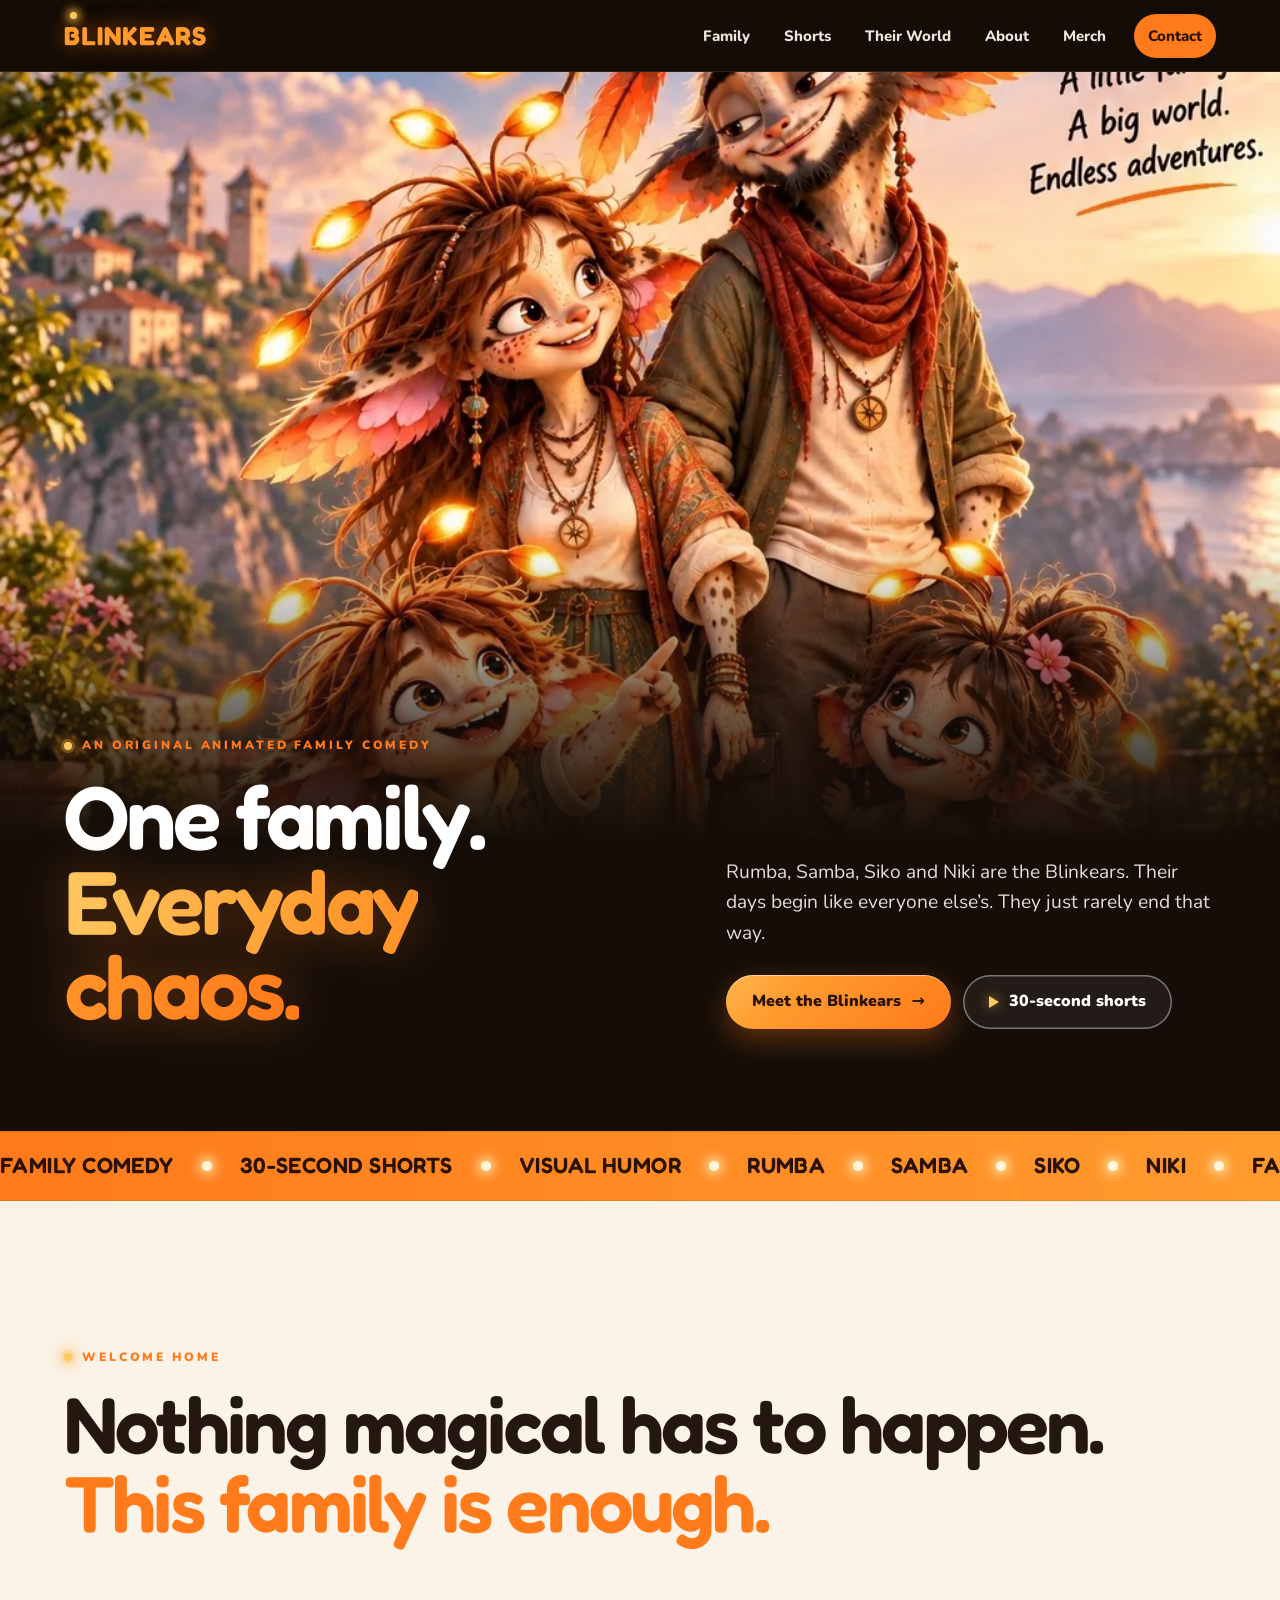
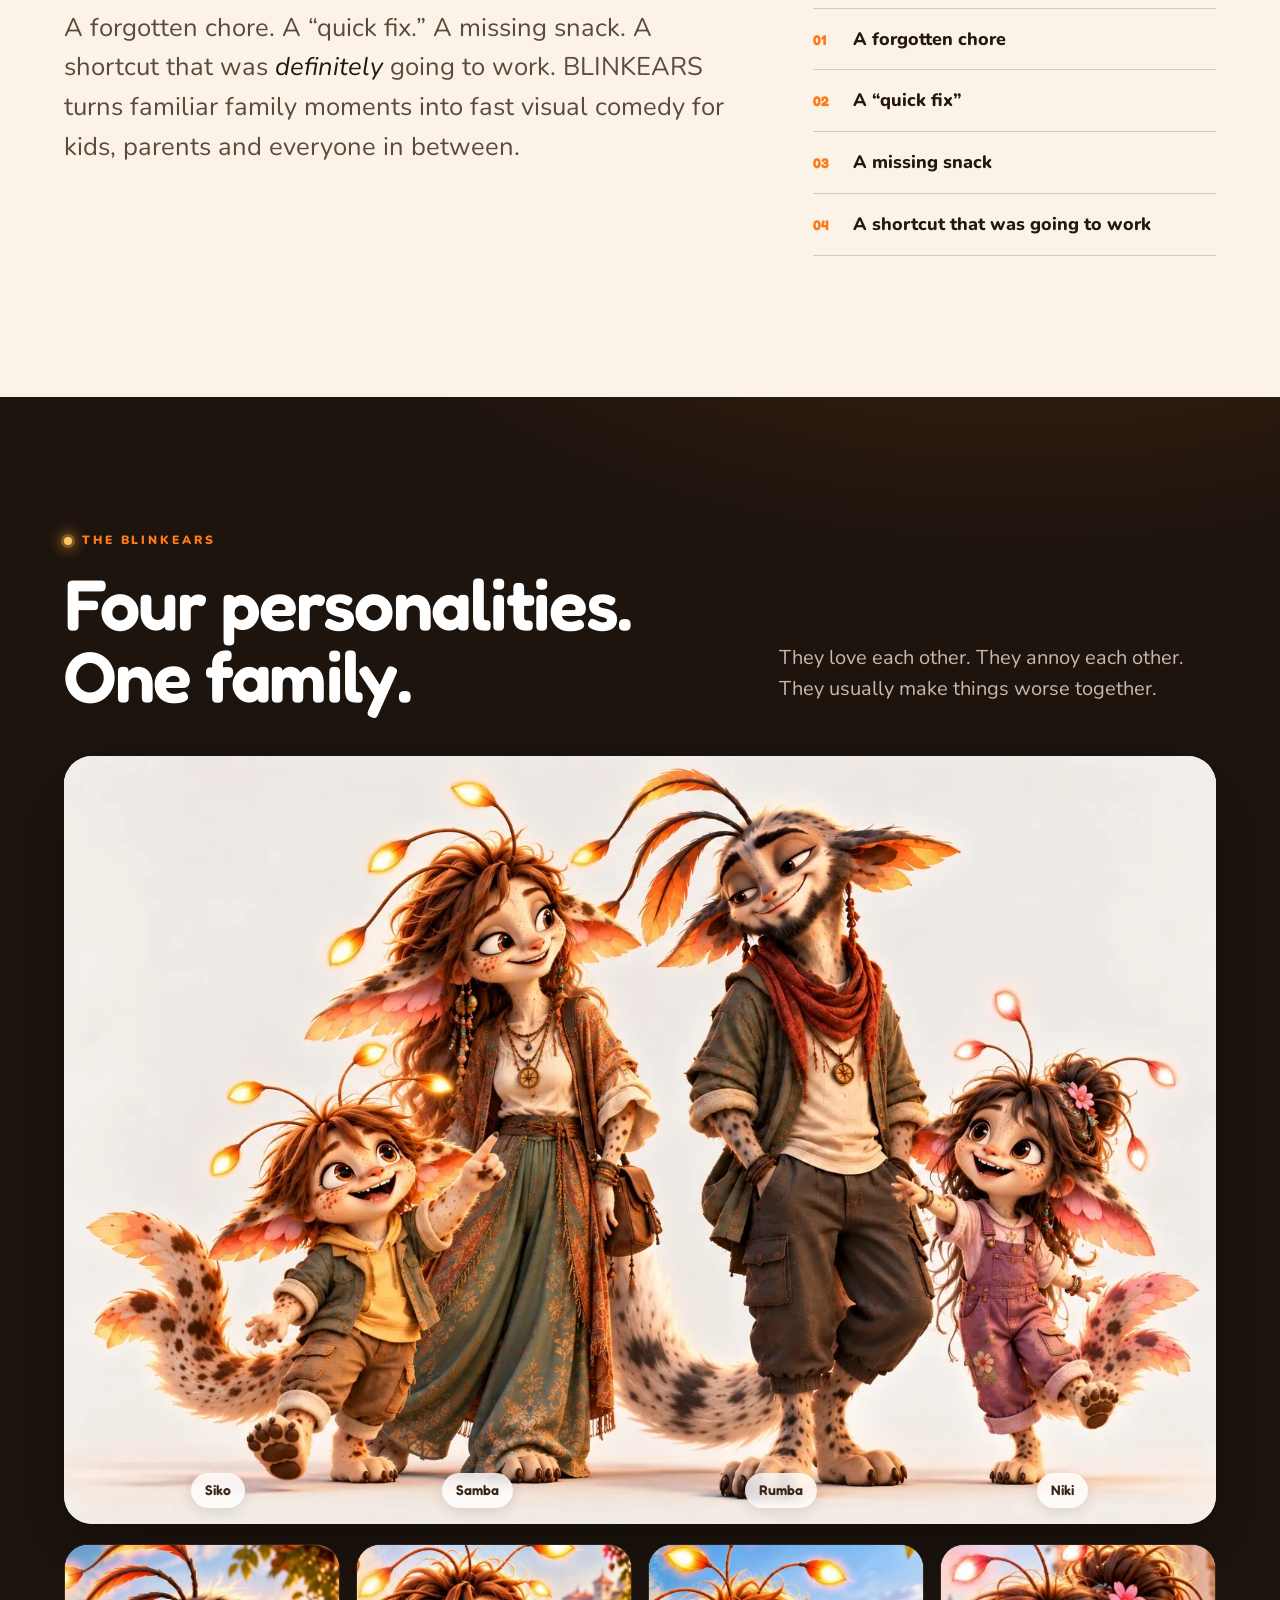
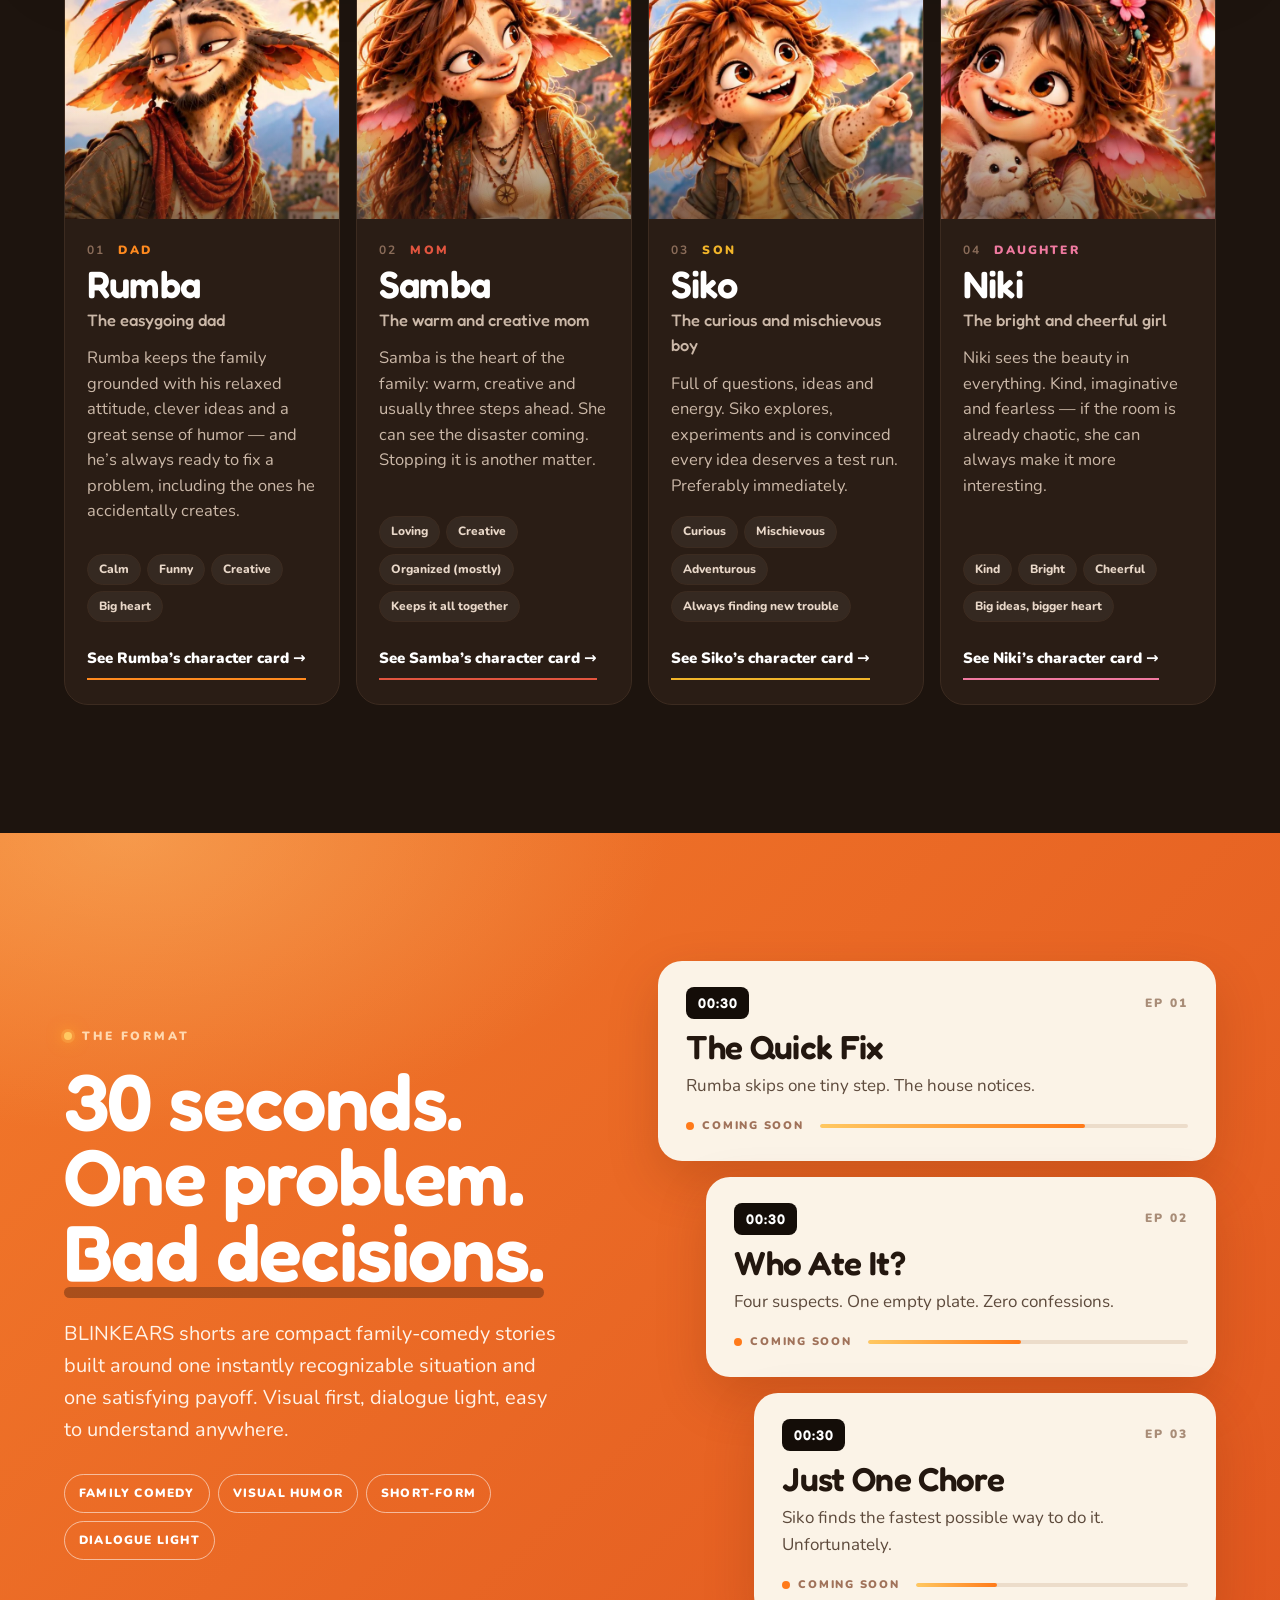
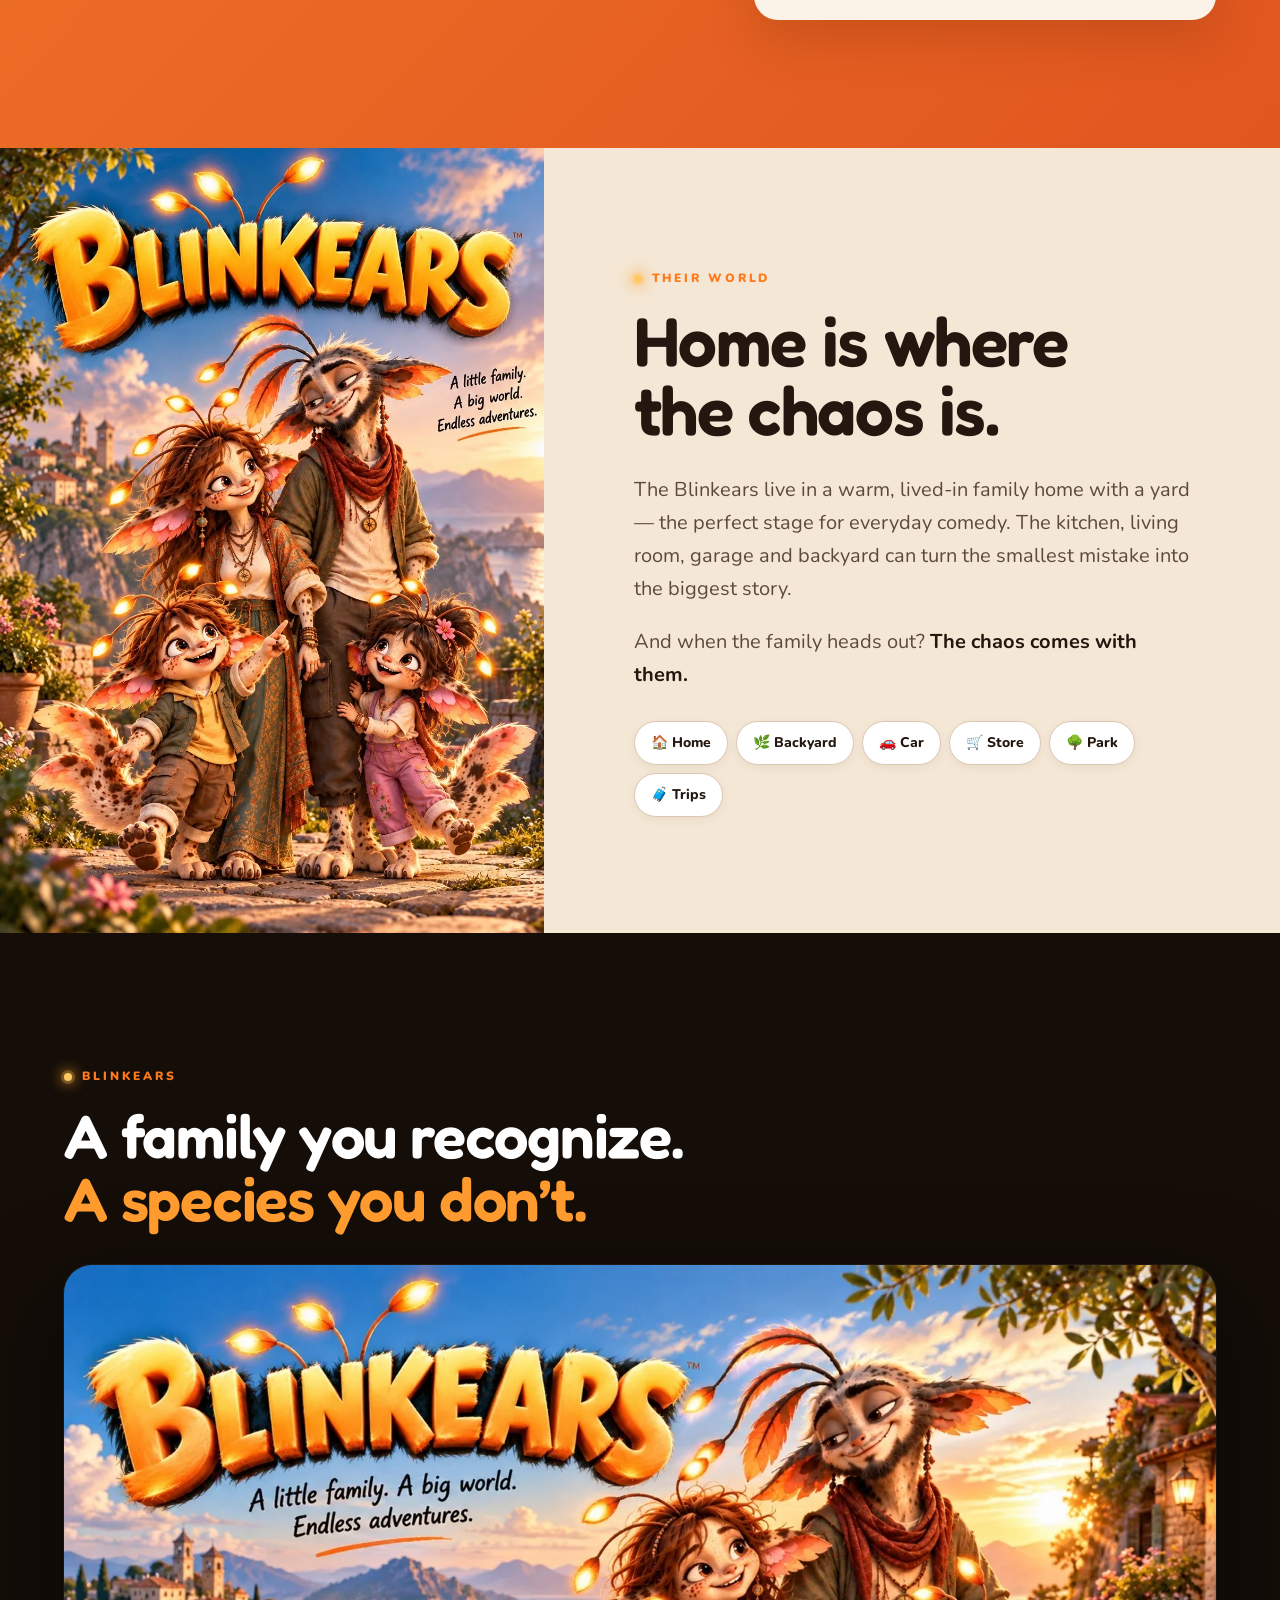
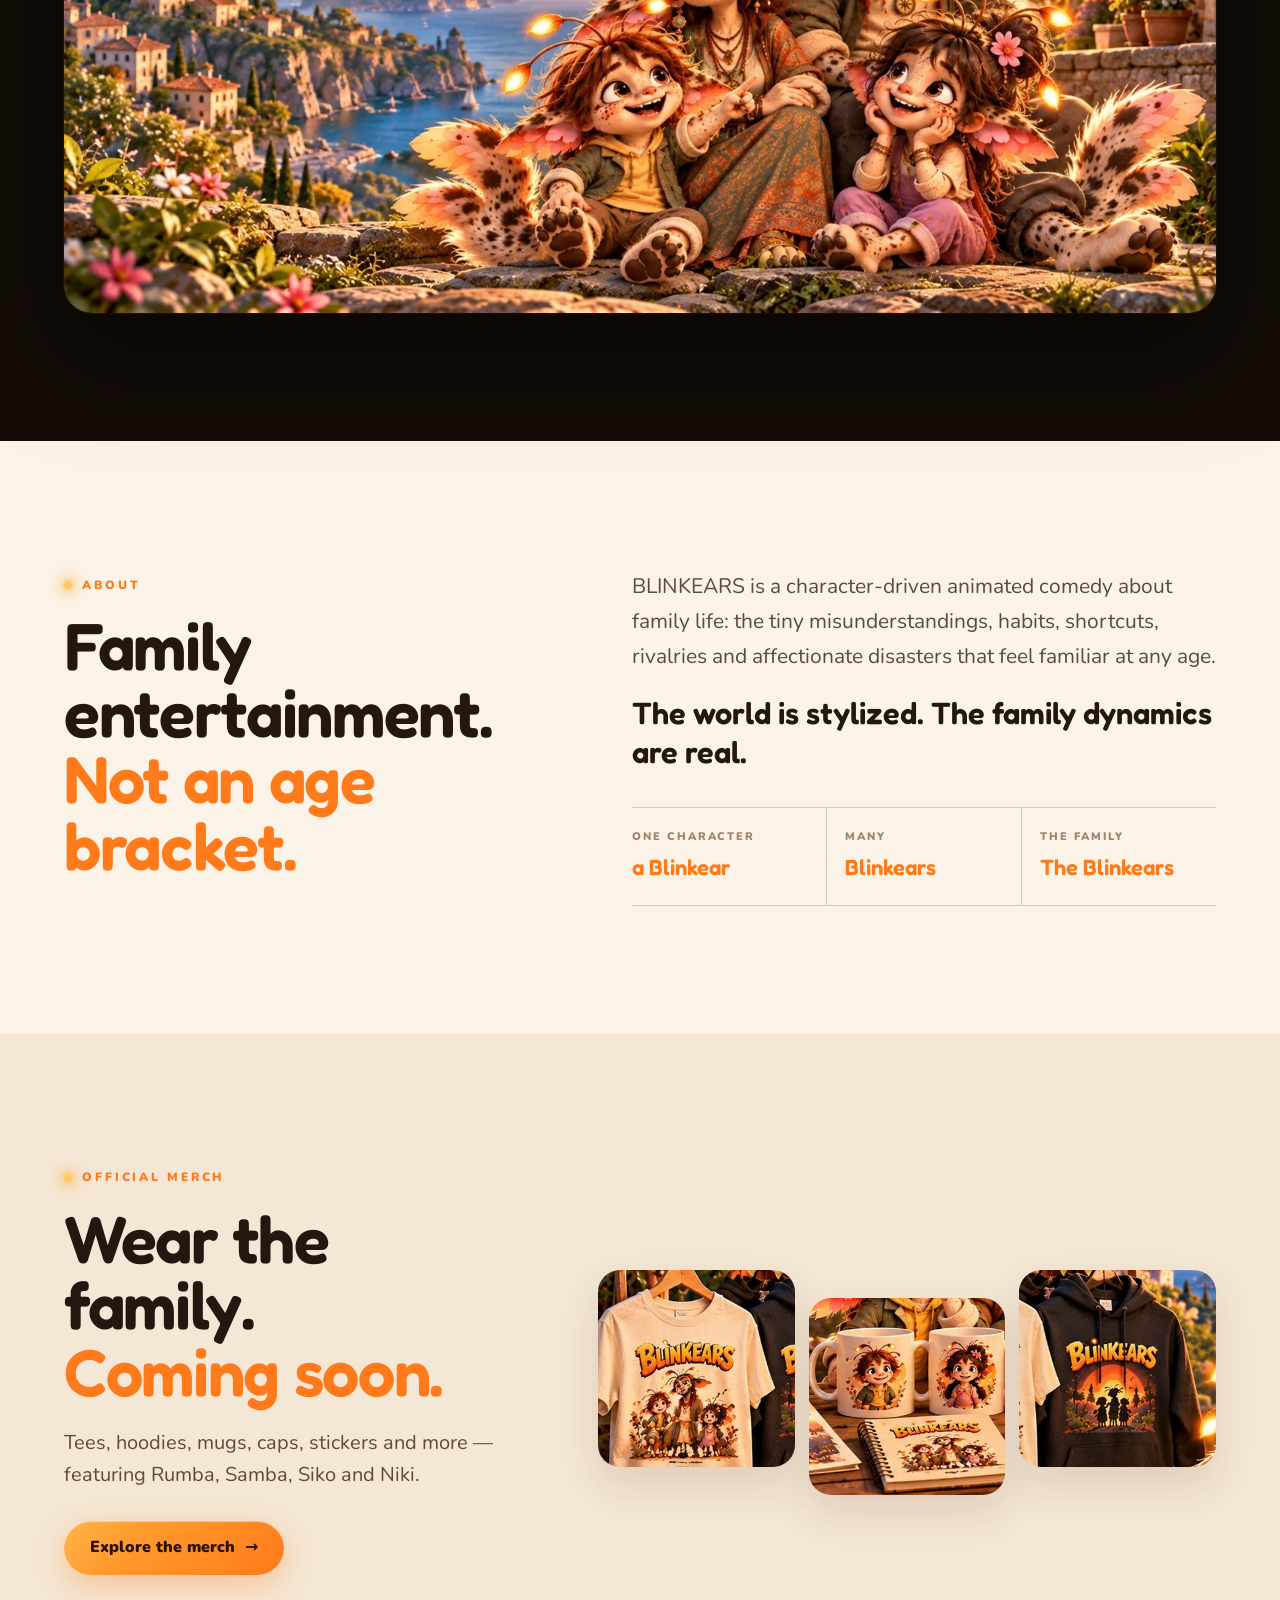
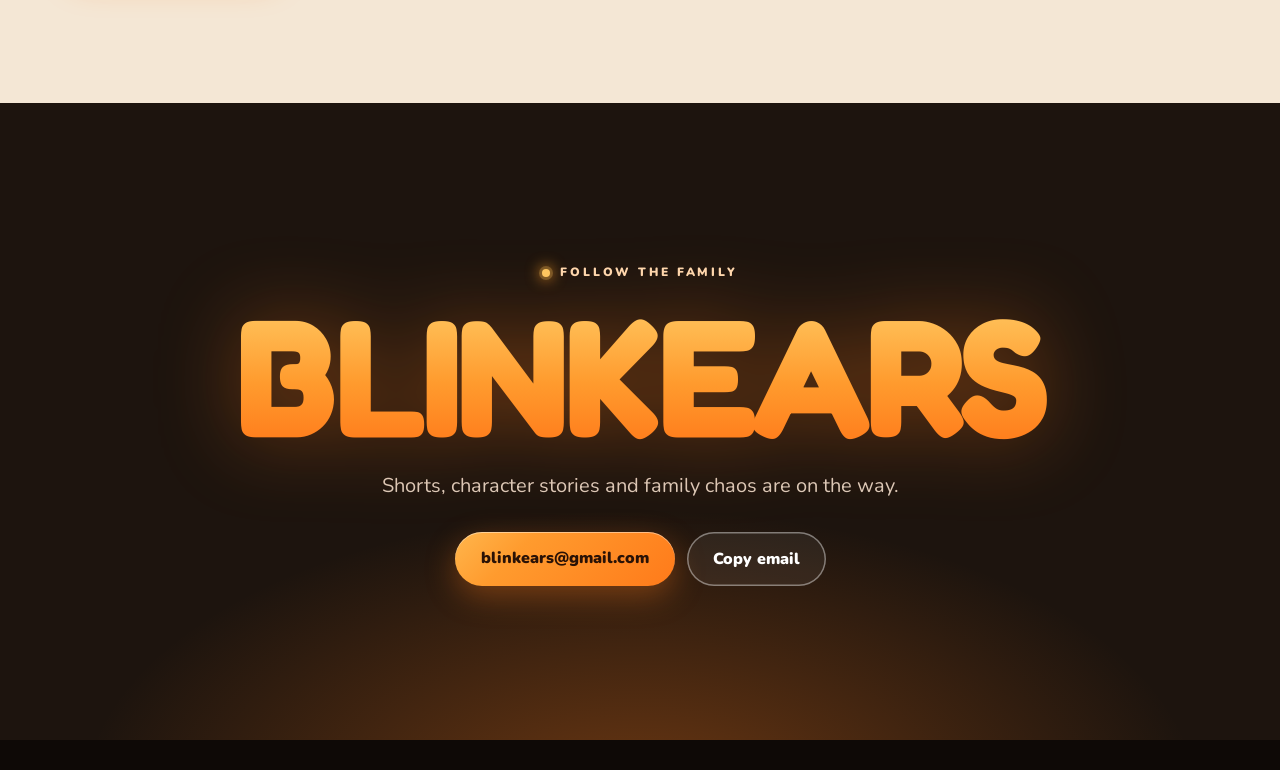
==== index.html @ fbe1d2c4 "Add files via upload" ====
<!doctype html>
<html lang="en">
<head>
<meta charset="utf-8">
<meta name="viewport" content="width=device-width,initial-scale=1,viewport-fit=cover">
<title>BLINKEARS — An Original Animated Family Comedy</title>
<meta name="description" content="BLINKEARS is a warm animated family comedy about Rumba, Samba, Siko and Niki — a family whose ordinary days have a habit of going hilariously wrong.">
<meta name="theme-color" content="#140d08">
<link rel="canonical" href="https://blinkears.com/">

<meta property="og:type" content="website">
<meta property="og:site_name" content="BLINKEARS">
<meta property="og:title" content="BLINKEARS — One family. Everyday chaos.">
<meta property="og:description" content="Meet Rumba, Samba, Siko and Niki — an original animated family comedy told in 30-second shorts.">
<meta property="og:url" content="https://blinkears.com/">
<meta property="og:image" content="https://blinkears.com/og-image.jpg">
<meta property="og:image:width" content="1200">
<meta property="og:image:height" content="630">
<meta name="twitter:card" content="summary_large_image">
<meta name="twitter:title" content="BLINKEARS — One family. Everyday chaos.">
<meta name="twitter:description" content="An original animated family comedy told in 30-second shorts.">
<meta name="twitter:image" content="https://blinkears.com/og-image.jpg">

<link rel="icon" href="favicon.svg" type="image/svg+xml">
<link rel="apple-touch-icon" href="apple-touch-icon.png">
<link rel="manifest" href="site.webmanifest">

<link rel="preconnect" href="https://fonts.googleapis.com">
<link rel="preconnect" href="https://fonts.gstatic.com" crossorigin>
<link rel="stylesheet" href="https://fonts.googleapis.com/css2?family=Fredoka:wght@500;600;700&family=Nunito:wght@400;600;700;800;900&display=swap">
<link rel="preload" as="image" href="poster-wide.webp" media="(min-width: 721px)">
<link rel="preload" as="image" href="poster-vertical.webp" media="(max-width: 720px)">
<link rel="stylesheet" href="style.css?v=14">

<script type="application/ld+json">
{
  "@context": "https://schema.org",
  "@type": "CreativeWorkSeries",
  "name": "BLINKEARS",
  "url": "https://blinkears.com/",
  "genre": ["Animation", "Family", "Comedy"],
  "description": "An original animated family comedy about Rumba, Samba, Siko and Niki — the Blinkears.",
  "image": "https://blinkears.com/og-image.jpg",
  "character": [
    {"@type": "Person", "name": "Rumba"},
    {"@type": "Person", "name": "Samba"},
    {"@type": "Person", "name": "Siko"},
    {"@type": "Person", "name": "Niki"}
  ]
}
</script>
<script>document.documentElement.classList.add('js')</script>
</head>
<body>
<a class="skip-link" href="#main">Skip to content</a>

<header class="site-header">
  <a class="wordmark" href="#top" aria-label="BLINKEARS — back to top">
    <span class="wm-glow" aria-hidden="true"></span>BLINKEARS
  </a>
  <nav class="site-nav" id="site-nav" aria-label="Main navigation">
    <a href="#family">Family</a>
    <a href="#shorts">Shorts</a>
    <a href="#world">Their World</a>
    <a href="#about">About</a>
    <a href="merch.html">Merch</a>
    <a class="nav-cta" href="#contact">Contact</a>
  </nav>
  <button class="menu-button" type="button" aria-label="Open menu" aria-expanded="false" aria-controls="site-nav">
    <span></span><span></span><span></span>
  </button>
</header>

<main id="main">

<!-- HERO -->
<section class="hero" id="top" aria-label="BLINKEARS">
  <div class="hero-art">
    <picture>
      <source media="(max-width: 720px)" srcset="poster-vertical.webp" type="image/webp">
      <source media="(max-width: 720px)" srcset="poster-vertical.jpg">
      <source srcset="poster-wide.webp" type="image/webp">
      <img src="poster-wide.jpg" width="1536" height="864" fetchpriority="high"
           alt="BLINKEARS poster: Rumba, Samba, Siko and Niki together on a sunny terrace above a seaside town">
    </picture>
    <div class="fireflies" aria-hidden="true"></div>
    <div class="hero-fade" aria-hidden="true"></div>
  </div>

  <div class="hero-copy">
    <div class="hero-head reveal">
      <p class="kicker">An original animated family comedy</p>
      <h1>One family.<br><span class="glow-text">Everyday chaos.</span></h1>
    </div>
    <div class="hero-side reveal">
      <p class="hero-text">Rumba, Samba, Siko and Niki are the Blinkears. Their days begin like everyone else’s. They just rarely end that way.</p>
      <div class="hero-actions">
        <a class="button primary" href="#family">Meet the Blinkears <span aria-hidden="true">→</span></a>
        <a class="button ghost" href="#shorts"><span class="play" aria-hidden="true"></span>30-second shorts</a>
      </div>
    </div>
  </div>
</section>

<!-- TICKER -->
<div class="ticker" aria-hidden="true">
  <div class="ticker-track">
    <span>Family comedy</span><i></i><span>30-second shorts</span><i></i><span>Visual humor</span><i></i><span>Rumba</span><i></i><span>Samba</span><i></i><span>Siko</span><i></i><span>Niki</span><i></i>
    <span>Family comedy</span><i></i><span>30-second shorts</span><i></i><span>Visual humor</span><i></i><span>Rumba</span><i></i><span>Samba</span><i></i><span>Siko</span><i></i><span>Niki</span><i></i>
  </div>
</div>

<!-- STATEMENT -->
<section class="statement">
  <div class="wrap">
    <p class="kicker reveal">Welcome home</p>
    <h2 class="reveal">Nothing magical has to happen.<br><em>This family is enough.</em></h2>
    <div class="statement-grid">
      <p class="big-copy reveal">A forgotten chore. A “quick fix.” A missing snack. A shortcut that was <em>definitely</em> going to work. BLINKEARS turns familiar family moments into fast visual comedy for kids, parents and everyone in between.</p>
      <ul class="chaos-list reveal" aria-label="Typical ingredients">
        <li><span>01</span>A forgotten chore</li>
        <li><span>02</span>A “quick fix”</li>
        <li><span>03</span>A missing snack</li>
        <li><span>04</span>A shortcut that was going to work</li>
      </ul>
    </div>
  </div>
</section>

<!-- FAMILY -->
<section id="family" class="family-section">
  <div class="wrap">
    <div class="section-title">
      <div class="reveal">
        <p class="kicker">The Blinkears</p>
        <h2>Four personalities.<br>One family.</h2>
      </div>
      <p class="reveal">They love each other. They annoy each other. They usually make things worse together.</p>
    </div>

    <figure class="lineup reveal">
      <picture>
        <source srcset="family-lineup.webp" type="image/webp">
        <img src="family-lineup.jpg" width="1536" height="1024" loading="lazy"
             alt="The Blinkears family lineup, left to right: Siko, Samba, Rumba and Niki">
      </picture>
      <figcaption>
        <span>Siko</span><span>Samba</span><span>Rumba</span><span>Niki</span>
      </figcaption>
    </figure>

    <div class="character-grid">
      <article class="character reveal" style="--accent:#ff8a1f">
        <button class="portrait" type="button" data-card="0" aria-label="Open Rumba’s character card">
          <picture><source srcset="rumba.webp" type="image/webp"><img src="rumba.jpg" width="640" height="640" loading="lazy" alt="Rumba, the dad"></picture>
          <span class="portrait-hint" aria-hidden="true">View card ↗</span>
        </button>
        <div class="character-body">
          <p class="role"><b>01</b> Dad</p>
          <h3>Rumba</h3>
          <p class="subtitle">The easygoing dad</p>
          <p>Rumba keeps the family grounded with his relaxed attitude, clever ideas and a great sense of humor — and he’s always ready to fix a problem, including the ones he accidentally creates.</p>
          <ul class="traits"><li>Calm</li><li>Funny</li><li>Creative</li><li>Big heart</li></ul>
          <button class="card-link" type="button" data-card="0">See Rumba’s character card <span aria-hidden="true">→</span></button>
        </div>
      </article>
      <article class="character reveal" style="--accent:#e2553f">
        <button class="portrait" type="button" data-card="1" aria-label="Open Samba’s character card">
          <picture><source srcset="samba.webp" type="image/webp"><img src="samba.jpg" width="640" height="640" loading="lazy" alt="Samba, the mom"></picture>
          <span class="portrait-hint" aria-hidden="true">View card ↗</span>
        </button>
        <div class="character-body">
          <p class="role"><b>02</b> Mom</p>
          <h3>Samba</h3>
          <p class="subtitle">The warm and creative mom</p>
          <p>Samba is the heart of the family: warm, creative and usually three steps ahead. She can see the disaster coming. Stopping it is another matter.</p>
          <ul class="traits"><li>Loving</li><li>Creative</li><li>Organized (mostly)</li><li>Keeps it all together</li></ul>
          <button class="card-link" type="button" data-card="1">See Samba’s character card <span aria-hidden="true">→</span></button>
        </div>
      </article>
      <article class="character reveal" style="--accent:#f2b52a">
        <button class="portrait" type="button" data-card="2" aria-label="Open Siko’s character card">
          <picture><source srcset="siko.webp" type="image/webp"><img src="siko.jpg" width="640" height="640" loading="lazy" alt="Siko, the son"></picture>
          <span class="portrait-hint" aria-hidden="true">View card ↗</span>
        </button>
        <div class="character-body">
          <p class="role"><b>03</b> Son</p>
          <h3>Siko</h3>
          <p class="subtitle">The curious and mischievous boy</p>
          <p>Full of questions, ideas and energy. Siko explores, experiments and is convinced every idea deserves a test run. Preferably immediately.</p>
          <ul class="traits"><li>Curious</li><li>Mischievous</li><li>Adventurous</li><li>Always finding new trouble</li></ul>
          <button class="card-link" type="button" data-card="2">See Siko’s character card <span aria-hidden="true">→</span></button>
        </div>
      </article>
      <article class="character reveal" style="--accent:#f07aa0">
        <button class="portrait" type="button" data-card="3" aria-label="Open Niki’s character card">
          <picture><source srcset="niki.webp" type="image/webp"><img src="niki.jpg" width="640" height="640" loading="lazy" alt="Niki, the daughter"></picture>
          <span class="portrait-hint" aria-hidden="true">View card ↗</span>
        </button>
        <div class="character-body">
          <p class="role"><b>04</b> Daughter</p>
          <h3>Niki</h3>
          <p class="subtitle">The bright and cheerful girl</p>
          <p>Niki sees the beauty in everything. Kind, imaginative and fearless — if the room is already chaotic, she can always make it more interesting.</p>
          <ul class="traits"><li>Kind</li><li>Bright</li><li>Cheerful</li><li>Big ideas, bigger heart</li></ul>
          <button class="card-link" type="button" data-card="3">See Niki’s character card <span aria-hidden="true">→</span></button>
        </div>
      </article>
    </div>
  </div>
</section>

<!-- SHORTS -->
<section id="shorts" class="shorts-section">
  <div class="wrap shorts-grid">
    <div class="shorts-copy">
      <p class="kicker light reveal">The format</p>
      <h2 class="reveal">30 seconds.<br>One problem.<br><span class="underline">Bad decisions.</span></h2>
      <p class="reveal">BLINKEARS shorts are compact family-comedy stories built around one instantly recognizable situation and one satisfying payoff. Visual first, dialogue light, easy to understand anywhere.</p>
      <ul class="format-row reveal"><li>Family comedy</li><li>Visual humor</li><li>Short-form</li><li>Dialogue light</li></ul>
    </div>

    <div class="short-cards" aria-label="Upcoming shorts">
      <article class="short reveal">
        <div class="short-top"><span class="timer">00:30</span><span class="ep">EP 01</span></div>
        <h3>The Quick Fix</h3>
        <p>Rumba skips one tiny step. The house notices.</p>
        <div class="short-foot"><span class="soon"><i></i>Coming soon</span><span class="bar"><b style="width:72%"></b></span></div>
      </article>
      <article class="short reveal">
        <div class="short-top"><span class="timer">00:30</span><span class="ep">EP 02</span></div>
        <h3>Who Ate It?</h3>
        <p>Four suspects. One empty plate. Zero confessions.</p>
        <div class="short-foot"><span class="soon"><i></i>Coming soon</span><span class="bar"><b style="width:48%"></b></span></div>
      </article>
      <article class="short reveal">
        <div class="short-top"><span class="timer">00:30</span><span class="ep">EP 03</span></div>
        <h3>Just One Chore</h3>
        <p>Siko finds the fastest possible way to do it. Unfortunately.</p>
        <div class="short-foot"><span class="soon"><i></i>Coming soon</span><span class="bar"><b style="width:30%"></b></span></div>
      </article>
    </div>
  </div>
</section>

<!-- WORLD -->
<section id="world" class="world-section">
  <div class="world-image reveal">
    <picture>
      <source srcset="poster-vertical.webp" type="image/webp">
      <img src="poster-vertical.jpg" width="1024" height="1536" loading="lazy"
           alt="BLINKEARS vertical poster: the family walking on a terrace at sunset">
    </picture>
  </div>
  <div class="world-copy">
    <p class="kicker reveal">Their world</p>
    <h2 class="reveal">Home is where<br>the chaos is.</h2>
    <p class="reveal">The Blinkears live in a warm, lived-in family home with a yard — the perfect stage for everyday comedy. The kitchen, living room, garage and backyard can turn the smallest mistake into the biggest story.</p>
    <p class="reveal">And when the family heads out? <strong>The chaos comes with them.</strong></p>
    <ul class="places reveal" aria-label="Locations">
      <li>🏠 Home</li><li>🌿 Backyard</li><li>🚗 Car</li><li>🛒 Store</li><li>🌳 Park</li><li>🧳 Trips</li>
    </ul>
  </div>
</section>

<!-- POSTER -->
<section class="poster-section">
  <div class="wrap">
    <div class="poster-copy reveal">
      <p class="kicker">BLINKEARS</p>
      <h2>A family you recognize.<br><em>A species you don’t.</em></h2>
    </div>
    <figure class="poster-frame reveal">
      <picture>
        <source srcset="poster-wide.webp" type="image/webp">
        <img src="poster-wide.jpg" width="1536" height="864" loading="lazy"
             alt="Wide BLINKEARS poster: the family sitting together above the sea at golden hour">
      </picture>
    </figure>
  </div>
</section>

<!-- ABOUT -->
<section id="about" class="about-section">
  <div class="wrap about-grid">
    <div class="reveal">
      <p class="kicker">About</p>
      <h2>Family entertainment.<br><em>Not an age bracket.</em></h2>
    </div>
    <div class="about-copy">
      <p class="reveal">BLINKEARS is a character-driven animated comedy about family life: the tiny misunderstandings, habits, shortcuts, rivalries and affectionate disasters that feel familiar at any age.</p>
      <p class="reveal lead">The world is stylized. The family dynamics are real.</p>
      <dl class="language-note reveal">
        <div><dt>One character</dt><dd>a Blinkear</dd></div>
        <div><dt>Many</dt><dd>Blinkears</dd></div>
        <div><dt>The family</dt><dd>The Blinkears</dd></div>
      </dl>
    </div>
  </div>
</section>

<!-- MERCH TEASER -->
<section class="merch-teaser" aria-labelledby="merch-title">
  <div class="wrap teaser-grid">
    <div class="teaser-copy">
      <p class="kicker reveal">Official merch</p>
      <h2 id="merch-title" class="reveal">Wear the family.<br><em>Coming soon.</em></h2>
      <p class="reveal">Tees, hoodies, mugs, caps, stickers and more — featuring Rumba, Samba, Siko and Niki.</p>
      <a class="button primary reveal" href="merch.html">Explore the merch <span aria-hidden="true">→</span></a>
    </div>
    <div class="teaser-row reveal">
      <a href="merch.html" aria-label="Family Lineup Tee"><picture><source srcset="merch-tee.webp" type="image/webp"><img src="merch-tee.jpg" width="640" height="640" loading="lazy" alt="Family Lineup Tee"></picture></a>
      <a href="merch.html" aria-label="Character Mug Set"><picture><source srcset="merch-mugs.webp" type="image/webp"><img src="merch-mugs.jpg" width="640" height="640" loading="lazy" alt="Character Mug Set"></picture></a>
      <a href="merch.html" aria-label="Sunset Silhouette Hoodie"><picture><source srcset="merch-hoodie.webp" type="image/webp"><img src="merch-hoodie.jpg" width="640" height="640" loading="lazy" alt="Sunset Silhouette Hoodie"></picture></a>
    </div>
  </div>
</section>

<!-- CONTACT -->
<section id="contact" class="contact-section">
  <div class="fireflies" aria-hidden="true"></div>
  <div class="contact-inner">
    <p class="kicker light reveal">Follow the family</p>
    <h2 class="reveal">BLINKEARS</h2>
    <p class="reveal">Shorts, character stories and family chaos are on the way.</p>
    <div class="contact-actions reveal">
      <a class="button primary" href="mailto:blinkears@gmail.com">blinkears@gmail.com</a>
      <button class="button ghost copy-mail" type="button" data-email="blinkears@gmail.com">Copy email</button>
    </div>
  </div>
</section>
</main>

<footer class="site-footer">
  <span>© <span id="year">2026</span> BLINKEARS. All rights reserved.</span>
  <nav aria-label="Legal"><a href="merch.html">Merch</a><a href="privacy.html">Privacy</a><a href="terms.html">Terms</a><a href="#top">Back to top ↑</a></nav>
</footer>


<dialog class="card-dialog" aria-label="Character card">
  <div class="card-dialog-inner">
    <button class="dlg-close" type="button" aria-label="Close">×</button>
    <button class="dlg-nav dlg-prev" type="button" aria-label="Previous character">‹</button>
    <picture><source class="dlg-src" type="image/webp"><img class="dlg-img" width="1024" height="1536" alt=""></picture>
    <button class="dlg-nav dlg-next" type="button" aria-label="Next character">›</button>
    <p class="dlg-caption"></p>
  </div>
</dialog>
<div class="toast" role="status" aria-live="polite"></div>
<script src="app.js?v=14" defer></script>
</body>
</html>
---- style.css ----
/* ==========================================================
   BLINKEARS — site styles (v11)
   ========================================================== */
:root{
  --night:#140d08;
  --night-2:#1d140e;
  --night-3:#2a1d15;
  --line-dark:#3c2b20;
  --cream:#fbf3e7;
  --cream-2:#f4e7d5;
  --line-light:#dcc8b2;
  --ink:#23170f;
  --ink-soft:#5d4a3c;
  --muted-dark:#cbb8a8;
  --ember:#ff7a1a;
  --ember-2:#ff9b2e;
  --glow:#ffc861;
  --rose:#f39aa8;
  --sea:#2f6fa5;
  --radius:28px;
  --header:72px;
  --gutter:clamp(20px,5vw,80px);
  --display:"Fredoka","Nunito",system-ui,sans-serif;
  --body:"Nunito",system-ui,-apple-system,"Segoe UI",Roboto,Arial,sans-serif;
  --ease:cubic-bezier(.2,.7,.2,1);
}

*,*::before,*::after{box-sizing:border-box}
html{scroll-behavior:smooth;scroll-padding-top:var(--header);-webkit-text-size-adjust:100%}
body{margin:0;background:var(--cream);color:var(--ink);font-family:var(--body);font-size:18px;line-height:1.6;overflow-x:hidden;-webkit-font-smoothing:antialiased}
img{max-width:100%;display:block;height:auto}
a{color:inherit}
h1,h2,h3{font-family:var(--display);font-weight:600;letter-spacing:-.02em;margin:0;text-wrap:balance}
h2 em,h1 em{font-style:normal}
p{margin:0 0 1em}
ul{list-style:none;margin:0;padding:0}
.wrap{max-width:1320px;margin:0 auto}
:focus-visible{outline:3px solid var(--glow);outline-offset:3px;border-radius:6px}

.skip-link{position:absolute;left:12px;top:-60px;z-index:200;background:var(--glow);color:var(--ink);padding:10px 16px;border-radius:10px;font-weight:800;text-decoration:none;transition:top .2s}
.skip-link:focus{top:12px}

.kicker{margin:0 0 18px;color:var(--ember);font-size:12px;font-weight:900;letter-spacing:.24em;text-transform:uppercase;display:inline-flex;align-items:center;gap:10px}
.kicker::before{content:"";width:8px;height:8px;border-radius:50%;background:var(--glow);box-shadow:0 0 0 3px rgba(255,200,97,.25),0 0 14px 3px rgba(255,160,40,.7)}
.kicker.light{color:#ffd9b0}

/* ---------- Buttons ---------- */
.button{display:inline-flex;align-items:center;justify-content:center;gap:10px;min-height:54px;padding:0 26px;border-radius:999px;text-decoration:none;font-family:var(--body);font-size:16px;font-weight:900;border:0;cursor:pointer;transition:transform .25s var(--ease),box-shadow .25s var(--ease),background .25s}
.button.primary{background:linear-gradient(135deg,var(--glow) -20%,var(--ember-2) 30%,var(--ember) 100%);color:#2a1206;box-shadow:0 10px 30px rgba(255,122,26,.35),inset 0 1px 0 rgba(255,255,255,.45)}
.button.primary:hover{transform:translateY(-2px);box-shadow:0 16px 40px rgba(255,122,26,.5),inset 0 1px 0 rgba(255,255,255,.45)}
.button.ghost{background:rgba(255,255,255,.06);color:#fff;box-shadow:inset 0 0 0 1.5px rgba(255,255,255,.4)}
.button.ghost:hover{background:rgba(255,255,255,.14);transform:translateY(-2px)}
.play{width:0;height:0;border-left:10px solid var(--glow);border-top:6px solid transparent;border-bottom:6px solid transparent;filter:drop-shadow(0 0 6px rgba(255,180,60,.8))}

/* ---------- Header ---------- */
.site-header{position:fixed;inset:0 0 auto 0;height:var(--header);z-index:100;display:flex;align-items:center;gap:24px;padding:0 var(--gutter);background:rgba(20,13,8,.78);backdrop-filter:saturate(1.4) blur(16px);-webkit-backdrop-filter:saturate(1.4) blur(16px);border-bottom:1px solid rgba(255,255,255,.08);transition:background .3s,box-shadow .3s}
.site-header.scrolled{background:rgba(20,13,8,.92);box-shadow:0 10px 30px rgba(0,0,0,.25)}
.wordmark{position:relative;font-family:var(--display);font-weight:700;font-size:26px;letter-spacing:.04em;text-decoration:none;color:var(--ember-2);text-shadow:0 0 22px rgba(255,122,26,.55)}
.wm-glow{position:absolute;left:6px;top:-3px;width:7px;height:7px;border-radius:50%;background:var(--glow);box-shadow:0 0 10px 3px rgba(255,190,70,.9);animation:blink 3.2s infinite}
.site-nav{margin-left:auto;display:flex;align-items:center;gap:6px}
.site-nav a{position:relative;padding:10px 14px;text-decoration:none;color:#f3e6d8;font-size:15px;font-weight:800;border-radius:999px;transition:color .2s,background .2s}
.site-nav a:hover{color:#fff;background:rgba(255,255,255,.07)}
.site-nav a.active{color:var(--glow)}
.site-nav a.nav-cta{margin-left:8px;background:var(--ember);color:#2a1206}
.site-nav a.nav-cta:hover{background:var(--ember-2)}
.menu-button{display:none;margin-left:auto;width:46px;height:46px;border:0;border-radius:12px;background:rgba(255,255,255,.06);padding:12px 11px;cursor:pointer}
.menu-button span{display:block;height:2px;background:#fff;border-radius:2px;transition:transform .3s var(--ease),opacity .2s}
.menu-button span+span{margin-top:6px}
.menu-button[aria-expanded="true"] span:nth-child(1){transform:translateY(8px) rotate(45deg)}
.menu-button[aria-expanded="true"] span:nth-child(2){opacity:0}
.menu-button[aria-expanded="true"] span:nth-child(3){transform:translateY(-8px) rotate(-45deg)}

/* ---------- Hero ---------- */
.hero{position:relative;background:var(--night);color:#fff;padding-top:var(--header)}
.hero-art{position:relative;overflow:hidden}
.hero-art img{width:100%;height:auto;max-height:calc(100svh - var(--header) - 60px);min-height:420px;object-fit:cover;object-position:left center}
.hero-fade{position:absolute;inset:auto 0 0 0;height:38%;background:linear-gradient(180deg,rgba(20,13,8,0) 0%,rgba(20,13,8,.65) 60%,var(--night) 100%);pointer-events:none}
.hero-copy{position:relative;z-index:2;display:grid;grid-template-columns:1.1fr .9fr;gap:clamp(24px,5vw,80px);align-items:end;max-width:1320px;margin:-110px auto 0;padding:0 var(--gutter) clamp(60px,8vw,110px)}
.hero h1{font-size:clamp(52px,7vw,104px);line-height:.95;letter-spacing:-.035em}
.glow-text{color:var(--ember-2);background:linear-gradient(100deg,var(--glow),var(--ember-2) 45%,var(--ember));-webkit-background-clip:text;background-clip:text;-webkit-text-fill-color:transparent;filter:drop-shadow(0 0 26px rgba(255,122,26,.35))}
.hero-text{font-size:clamp(18px,1.5vw,21px);line-height:1.6;color:#eadbcc;max-width:540px}
.hero-actions{display:flex;flex-wrap:wrap;gap:12px;margin-top:26px}

/* ---------- Fireflies ---------- */
.fireflies{position:absolute;inset:0;pointer-events:none;overflow:hidden;z-index:1}
.firefly{position:absolute;width:var(--s,6px);height:var(--s,6px);border-radius:50%;background:#fff3c4;box-shadow:0 0 6px 2px rgba(255,214,110,.95),0 0 18px 6px rgba(255,150,40,.55);opacity:0;animation:drift var(--d,12s) ease-in-out var(--delay,0s) infinite,blink var(--b,3s) ease-in-out var(--delay,0s) infinite}
@keyframes drift{0%{transform:translate(0,0)}25%{transform:translate(calc(var(--x)*.5),calc(var(--y)*-.6))}50%{transform:translate(var(--x),calc(var(--y)*-1))}75%{transform:translate(calc(var(--x)*.3),calc(var(--y)*-.4))}100%{transform:translate(0,0)}}
@keyframes blink{0%,100%{opacity:.1}40%{opacity:1}55%{opacity:.85}70%{opacity:.2}}

/* ---------- Ticker ---------- */
.ticker{background:linear-gradient(90deg,var(--ember),var(--ember-2));color:#2a1206;overflow:hidden;padding:16px 0;border-block:1px solid rgba(0,0,0,.08)}
.ticker-track{display:flex;align-items:center;gap:28px;width:max-content;animation:ticker 38s linear infinite}
.ticker span{font-family:var(--display);font-weight:600;font-size:22px;letter-spacing:.02em;text-transform:uppercase;white-space:nowrap}
.ticker i{width:10px;height:10px;border-radius:50%;background:#fff6d8;box-shadow:0 0 12px 3px rgba(255,246,200,.9);flex:none}
@keyframes ticker{to{transform:translateX(-50%)}}

/* ---------- Statement ---------- */
.statement{padding:clamp(80px,11vw,150px) var(--gutter)}
.statement h2{font-size:clamp(44px,6.2vw,92px);line-height:1;letter-spacing:-.035em;margin-bottom:clamp(36px,5vw,64px);max-width:1150px}
.statement h2 em{color:var(--ember)}
.statement-grid{display:grid;grid-template-columns:1.25fr .75fr;gap:clamp(30px,6vw,100px);align-items:start}
.big-copy{font-size:clamp(20px,2vw,26px);line-height:1.55;color:var(--ink-soft);margin:0}
.big-copy em{font-style:italic;color:var(--ink)}
.chaos-list li{display:flex;align-items:baseline;gap:16px;padding:16px 0;border-bottom:1px solid var(--line-light);font-weight:800;font-size:18px}
.chaos-list li:first-child{border-top:1px solid var(--line-light)}
.chaos-list span{font-family:var(--display);color:var(--ember);font-size:14px;min-width:24px}

/* ---------- Family ---------- */
.family-section{position:relative;padding:clamp(80px,10vw,130px) var(--gutter);background:radial-gradient(1200px 600px at 80% -10%,rgba(255,122,26,.16),transparent 60%),var(--night-2);color:#fff}
.section-title{display:grid;grid-template-columns:1.2fr .8fr;gap:60px;align-items:end;margin-bottom:44px}
.section-title h2{font-size:clamp(44px,5.6vw,80px);line-height:1}
.section-title>p{font-size:20px;line-height:1.55;color:var(--muted-dark);margin:0 0 8px}
.lineup{margin:0 0 20px;border-radius:var(--radius);overflow:hidden;background:#f6efe6;position:relative;box-shadow:0 30px 80px rgba(0,0,0,.35)}
.lineup img{width:100%}
.lineup figcaption{position:absolute;left:0;right:0;bottom:0;display:grid;grid-template-columns:22% 26% 30% 22%;padding:0 3% 16px;pointer-events:none}
.lineup figcaption span{justify-self:center;font-family:var(--display);font-weight:600;font-size:14px;color:#3b2518;background:rgba(255,255,255,.82);backdrop-filter:blur(6px);-webkit-backdrop-filter:blur(6px);padding:6px 14px;border-radius:999px;box-shadow:0 4px 14px rgba(60,30,10,.12)}
.character-grid{display:grid;grid-template-columns:repeat(4,1fr);gap:16px}
.character{--accent:var(--ember);display:flex;flex-direction:column;background:var(--night-3);border:1px solid var(--line-dark);border-radius:24px;overflow:hidden;transition:transform .35s var(--ease),border-color .35s,box-shadow .35s}
.character:hover{transform:translateY(-6px);border-color:var(--accent);box-shadow:0 24px 50px rgba(0,0,0,.35),0 0 0 1px var(--accent)}
.portrait{display:block;width:100%;padding:0;border:0;cursor:zoom-in;font:inherit;aspect-ratio:1/1;overflow:hidden;background:#f6efe6;position:relative}
.portrait picture{display:block;width:100%;height:100%}
.portrait-hint{position:absolute;z-index:2;right:12px;bottom:12px;padding:6px 12px;border-radius:999px;background:rgba(20,13,8,.72);color:#fff;font-size:12px;font-weight:900;letter-spacing:.04em;opacity:0;transform:translateY(6px);transition:opacity .25s,transform .25s var(--ease)}
.character:hover .portrait-hint,.portrait:focus-visible .portrait-hint{opacity:1;transform:none}
.portrait::after{content:"";position:absolute;inset:auto 0 0 0;height:40%;background:linear-gradient(180deg,transparent,rgba(42,29,21,.55))}
.portrait img{width:100%;height:100%;object-fit:cover;transition:transform .6s var(--ease)}
.character:hover .portrait img{transform:scale(1.06)}
.character-body{padding:22px 22px 24px;display:flex;flex-direction:column;flex:1}
.role{margin:0 0 4px;color:var(--accent);font-size:12px;font-weight:900;letter-spacing:.18em;text-transform:uppercase}
.role b{color:#8a6c59;margin-right:8px}
.character h3{font-size:38px;line-height:1.1;margin:0 0 2px}
.character .subtitle{font-family:var(--display);font-weight:500;font-size:17px;color:var(--accent);margin:0 0 12px!important}
.card-link{margin-top:16px;align-self:flex-start;padding:8px 0;border:0;background:none;cursor:pointer;font:inherit;font-size:15px;font-weight:900;color:#fff;border-bottom:2px solid var(--accent)}
.card-link:hover{color:var(--accent)}
.character-body>p:not(.role){color:var(--muted-dark);font-size:16.5px;line-height:1.55;margin:0 0 18px}
.traits{display:flex;flex-wrap:wrap;gap:6px;margin-top:auto}
.character-body>p.subtitle+p{margin-bottom:18px}
.traits li{font-size:12px;font-weight:800;padding:5px 11px;border-radius:999px;background:rgba(255,255,255,.05);border:1px solid var(--line-dark);color:#e9d8c9}

/* ---------- Shorts ---------- */
.shorts-section{position:relative;overflow:hidden;padding:clamp(80px,10vw,130px) var(--gutter);background:radial-gradient(900px 500px at 10% 0%,rgba(255,220,140,.35),transparent 60%),linear-gradient(135deg,#f2782a,#e0561f);color:#fff}
.shorts-grid{display:grid;grid-template-columns:.95fr 1.05fr;gap:clamp(40px,7vw,110px);align-items:center}
.shorts-copy h2{font-size:clamp(50px,6.2vw,92px);line-height:.95;margin-bottom:28px}
.underline{position:relative;white-space:nowrap}
.underline::after{content:"";position:absolute;left:0;right:0;bottom:.02em;height:.14em;border-radius:99px;background:#2a1206;opacity:.35}
.shorts-copy>p:not(.kicker){font-size:20px;line-height:1.6;color:#fff3e8;max-width:560px}
.format-row{display:flex;flex-wrap:wrap;gap:8px;margin-top:28px}
.format-row li{padding:9px 14px;border:1.5px solid rgba(255,255,255,.55);border-radius:999px;font-size:12px;font-weight:900;letter-spacing:.1em;text-transform:uppercase}
.short-cards{display:grid;gap:16px}
.short{position:relative;padding:26px 28px;border-radius:24px;background:var(--cream);color:var(--ink);box-shadow:0 20px 50px rgba(110,35,5,.22);transition:transform .35s var(--ease)}
.short:nth-child(2){margin-left:clamp(0px,4vw,48px)}
.short:nth-child(3){margin-left:clamp(0px,8vw,96px)}
.short:hover{transform:translateX(6px) rotate(-.4deg)}
.short-top{display:flex;justify-content:space-between;align-items:center;margin-bottom:10px}
.timer{font-family:var(--display);font-weight:600;color:#fff;background:var(--night);padding:5px 12px;border-radius:8px;font-size:14px;letter-spacing:.06em}
.ep{font-size:12px;font-weight:900;letter-spacing:.18em;color:#a88c77}
.short h3{font-size:clamp(28px,2.6vw,36px);line-height:1.1;margin:0 0 6px}
.short p{font-size:17px;color:var(--ink-soft);margin:0 0 18px}
.short-foot{display:flex;align-items:center;gap:16px}
.soon{display:inline-flex;align-items:center;gap:8px;font-size:11px;font-weight:900;letter-spacing:.16em;text-transform:uppercase;color:#a0725a;white-space:nowrap}
.soon i{width:8px;height:8px;border-radius:50%;background:var(--ember);animation:pulse 1.8s infinite}
.bar{flex:1;height:4px;border-radius:99px;background:#ecdcca;overflow:hidden}
.bar b{display:block;height:100%;border-radius:inherit;background:linear-gradient(90deg,var(--glow),var(--ember))}
@keyframes pulse{0%{box-shadow:0 0 0 0 rgba(255,122,26,.6)}100%{box-shadow:0 0 0 10px rgba(255,122,26,0)}}

/* ---------- World ---------- */
.world-section{display:grid;grid-template-columns:minmax(320px,.85fr) 1.15fr;background:var(--cream-2)}
.world-image{position:relative;overflow:hidden;min-height:720px}
.world-image img{position:absolute;inset:0;width:100%;height:100%;object-fit:cover;object-position:center 40%}
.world-copy{padding:clamp(70px,9vw,130px) clamp(24px,7vw,120px);align-self:center}
.world-copy h2{font-size:clamp(46px,5.4vw,80px);line-height:1;margin-bottom:28px}
.world-copy>p:not(.kicker){font-size:20px;line-height:1.65;color:var(--ink-soft);max-width:600px}
.world-copy strong{color:var(--ink)}
.places{display:flex;flex-wrap:wrap;gap:8px;margin-top:30px}
.places li{padding:10px 16px;background:#fff;border:1px solid var(--line-light);border-radius:999px;font-size:14px;font-weight:800;box-shadow:0 3px 10px rgba(90,50,20,.06);transition:transform .2s}
.places li:hover{transform:translateY(-2px) rotate(-1deg)}

/* ---------- Poster ---------- */
.poster-section{padding:clamp(80px,10vw,130px) var(--gutter);background:var(--night);color:#fff}
.poster-copy{margin-bottom:36px}
.poster-copy h2{font-size:clamp(40px,4.8vw,70px);line-height:1.02}
.poster-copy h2 em{color:var(--ember-2)}
.poster-frame{margin:0;border-radius:var(--radius);overflow:hidden;box-shadow:0 40px 100px rgba(0,0,0,.5),0 0 0 1px rgba(255,255,255,.06)}
.poster-frame img{width:100%}

/* ---------- About ---------- */
.about-section{padding:clamp(80px,10vw,140px) var(--gutter)}
.about-grid{display:grid;grid-template-columns:.9fr 1.1fr;gap:clamp(30px,7vw,110px)}
.about-section h2{font-size:clamp(44px,5.2vw,78px);line-height:1}
.about-section h2 em{color:var(--ember)}
.about-copy>p{font-size:21px;line-height:1.65;color:var(--ink-soft)}
.about-copy .lead{font-family:var(--display);font-weight:600;font-size:clamp(24px,2.4vw,32px);line-height:1.25;color:var(--ink)}
.language-note{display:grid;grid-template-columns:repeat(3,1fr);margin:36px 0 0;border-top:1px solid var(--line-light);border-bottom:1px solid var(--line-light)}
.language-note div{padding:20px 18px 20px 0}
.language-note div+div{padding-left:18px;border-left:1px solid var(--line-light)}
.language-note dt{font-size:11px;font-weight:900;letter-spacing:.18em;text-transform:uppercase;color:#a0856f;margin-bottom:4px}
.language-note dd{margin:0;font-family:var(--display);font-weight:600;font-size:22px;color:var(--ember)}

/* ---------- Contact ---------- */
.contact-section{position:relative;overflow:hidden;padding:clamp(100px,12vw,160px) 24px;text-align:center;background:radial-gradient(800px 420px at 50% 110%,rgba(255,122,26,.35),transparent 70%),var(--night-2);color:#fff}
.contact-inner{position:relative;z-index:2}
.contact-section h2{font-family:var(--display);font-weight:700;font-size:clamp(64px,13vw,190px);line-height:.9;letter-spacing:-.03em;margin:0 0 20px;background:linear-gradient(180deg,var(--glow),var(--ember-2) 55%,var(--ember));-webkit-background-clip:text;background-clip:text;-webkit-text-fill-color:transparent;filter:drop-shadow(0 0 40px rgba(255,122,26,.35))}
.contact-section>div>p:not(.kicker){font-size:20px;color:#dcc9b9}
.contact-actions{display:flex;justify-content:center;flex-wrap:wrap;gap:12px;margin-top:30px}

/* ---------- Footer ---------- */
.site-footer{padding:28px var(--gutter);background:#0e0906;color:#8f7e71;display:flex;justify-content:space-between;align-items:center;gap:20px;font-size:14px}
.site-footer nav{display:flex;gap:22px}
.site-footer a{color:#c2b3a6;text-decoration:none}
.site-footer a:hover{color:var(--glow)}


/* ---------- Character card dialog ---------- */
.card-dialog{padding:0;border:0;background:transparent;max-width:none;max-height:none;width:100%;height:100%;overflow:hidden}
.card-dialog::backdrop{background:rgba(10,6,4,.86);backdrop-filter:blur(6px)}
.card-dialog[open]{display:grid;place-items:center;animation:dlgIn .3s var(--ease)}
@keyframes dlgIn{from{opacity:0;transform:scale(.97)}}
.card-dialog-inner{position:relative;display:flex;flex-direction:column;align-items:center;padding:16px}
.dlg-img{width:auto;height:auto;max-height:min(84svh,1100px);max-width:calc(100vw - 32px);border-radius:18px;box-shadow:0 30px 80px rgba(0,0,0,.6)}
.dlg-caption{margin:12px 0 0;color:#e8d8c8;font-weight:800;font-size:15px}
.dlg-close,.dlg-nav{position:absolute;z-index:2;display:grid;place-items:center;border:0;cursor:pointer;color:#fff;background:rgba(20,13,8,.72);box-shadow:inset 0 0 0 1.5px rgba(255,255,255,.3);transition:background .2s}
.dlg-close:hover,.dlg-nav:hover{background:var(--ember)}
.dlg-close{top:4px;right:4px;width:46px;height:46px;border-radius:50%;font-size:28px;line-height:1}
.dlg-nav{top:50%;transform:translateY(-50%);width:52px;height:52px;border-radius:50%;font-size:34px;line-height:1;padding-bottom:4px}
.dlg-prev{left:-64px}
.dlg-next{right:-64px}
@media (max-width:900px){.dlg-prev{left:16px}.dlg-next{right:16px}.dlg-nav{top:auto;bottom:10px;transform:none;width:48px;height:48px}.dlg-caption{min-height:48px;display:flex;align-items:center;justify-content:center;text-align:center;padding:0 64px;margin-top:14px;font-size:14px}.dlg-close{top:-2px;right:-2px}}

/* ---------- Toast ---------- */
.toast{position:fixed;left:50%;bottom:28px;z-index:300;transform:translate(-50%,20px);opacity:0;pointer-events:none;background:var(--glow);color:var(--ink);font-weight:900;padding:12px 20px;border-radius:999px;box-shadow:0 10px 30px rgba(0,0,0,.3);transition:opacity .25s,transform .25s var(--ease)}
.toast.show{opacity:1;transform:translate(-50%,0)}

/* ---------- Reveal (only when JS is on) ---------- */
.js .reveal{opacity:0;transform:translateY(26px);transition:opacity .8s var(--ease),transform .8s var(--ease)}
.js .reveal.in{opacity:1;transform:none}

/* ---------- Legal pages ---------- */
.legal-page{background:var(--cream)}
.legal{max-width:820px;margin:0 auto;padding:calc(var(--header) + 70px) 24px 100px;min-height:calc(100vh - 80px)}
.legal .back{display:inline-flex;align-items:center;gap:8px;font-weight:900;color:var(--ember);text-decoration:none}
.legal h1{font-size:clamp(46px,8vw,84px);line-height:1;margin:26px 0 30px}
.legal h2{font-size:26px;margin:36px 0 10px}
.legal p,.legal li{font-size:19px;line-height:1.7;color:var(--ink-soft)}
.legal ul{list-style:disc;padding-left:22px;margin-bottom:1em}
.legal p a,.legal li a{color:var(--ember);font-weight:800}
.legal .updated{font-size:14px;font-weight:800;letter-spacing:.12em;text-transform:uppercase;color:#a0856f}
.notfound{text-align:center;display:flex;flex-direction:column;align-items:center;justify-content:center}
.notfound .big{font-family:var(--display);font-weight:700;font-size:clamp(120px,24vw,260px);line-height:.9;background:linear-gradient(180deg,var(--glow),var(--ember));-webkit-background-clip:text;background-clip:text;-webkit-text-fill-color:transparent}
.notfound h1{margin-top:10px}
.notfound .button{margin-top:10px}


/* ---------- Merch teaser (home) ---------- */
.merch-teaser{padding:clamp(80px,10vw,130px) var(--gutter);background:var(--cream-2)}
.teaser-grid{display:grid;grid-template-columns:.85fr 1.15fr;gap:clamp(30px,6vw,90px);align-items:center}
.teaser-copy h2{font-size:clamp(44px,5.2vw,76px);line-height:1;margin-bottom:22px}
.teaser-copy h2 em{color:var(--ember)}
.teaser-copy>p:not(.kicker){font-size:20px;color:var(--ink-soft);max-width:520px}
.teaser-copy .button{margin-top:10px}
.merch-hero-copy .hero-text{max-width:560px}
.merch-hero h1{font-size:clamp(46px,5.2vw,80px);line-height:.95;letter-spacing:-.035em}
.teaser-row{display:grid;grid-template-columns:repeat(3,1fr);gap:14px}
.teaser-row a{display:block;border-radius:22px;overflow:hidden;box-shadow:0 18px 40px rgba(90,50,20,.14);transition:transform .35s var(--ease)}
.teaser-row a:nth-child(2){transform:translateY(28px)}
.teaser-row a:hover{transform:translateY(-6px) rotate(-1deg)}
.teaser-row a:nth-child(2):hover{transform:translateY(20px) rotate(1deg)}

/* ---------- Merch page ---------- */
.merch-hero{position:relative;background:var(--night);color:#fff;padding-top:var(--header)}
.merch-hero-art{position:relative;overflow:hidden}
.merch-hero-art img{width:100%;height:auto;max-height:calc(100svh - var(--header) - 60px);min-height:380px;object-fit:cover;object-position:center top}
.collection{padding:clamp(70px,9vw,120px) var(--gutter)}
.collection-head{display:flex;justify-content:space-between;align-items:end;gap:30px;flex-wrap:wrap;margin-bottom:36px}
.collection-head h2{font-size:clamp(44px,5.2vw,76px);line-height:1}
.filters{display:flex;flex-wrap:wrap;gap:8px}
.filter-chip{font:inherit;font-size:14px;font-weight:800;padding:10px 16px;border-radius:999px;border:1.5px solid var(--line-light);background:#fff;color:var(--ink);cursor:pointer;transition:background .2s,border-color .2s,color .2s}
.filter-chip:hover{border-color:var(--ember)}
.filter-chip[aria-pressed="true"]{background:var(--night);border-color:var(--night);color:var(--glow)}
.product-grid{display:grid;grid-template-columns:repeat(3,1fr);gap:20px}
.product{display:flex;flex-direction:column;background:#fff;border-radius:24px;overflow:hidden;border:1px solid #eadcca;transition:transform .35s var(--ease),box-shadow .35s}
.product[hidden]{display:none}
.product:hover{transform:translateY(-6px);box-shadow:0 26px 50px rgba(90,50,20,.14)}
.product-img{position:relative;aspect-ratio:1/1;overflow:hidden}
.product-img img{width:100%;height:100%;object-fit:cover;transition:transform .6s var(--ease)}
.product:hover .product-img img{transform:scale(1.05)}
.badge{position:absolute;z-index:2;top:14px;left:14px;background:var(--night);color:var(--glow);font-size:11px;font-weight:900;letter-spacing:.14em;text-transform:uppercase;padding:6px 11px;border-radius:999px}
.badge.dev{background:#fff;color:var(--ember)}
.product-body{padding:20px 20px 22px;display:flex;flex-direction:column;flex:1}
.cat{font-size:11px;font-weight:900;letter-spacing:.16em;text-transform:uppercase;color:#a0856f;margin-bottom:6px}
.product h3{font-size:24px;line-height:1.15;margin-bottom:8px}
.product-body>p:not(.cat){font-size:15.5px;line-height:1.55;color:var(--ink-soft)}
.notify{margin-top:auto;align-self:flex-start;font-weight:900;color:var(--ember);text-decoration:none;padding:8px 0;border-bottom:2px solid rgba(255,122,26,.3);transition:border-color .2s}
.notify:hover{border-color:var(--ember)}
.mock-note{margin:26px 0 0;font-size:14px;color:#9a8574;text-align:center}
.merch-perks{padding:0 var(--gutter) clamp(80px,10vw,120px)}
.perks-grid{display:grid;grid-template-columns:repeat(3,1fr);gap:18px}
.perk{padding:30px;border-radius:24px;background:var(--cream-2);border:1px solid var(--line-light)}
.perk-icon{display:inline-grid;place-items:center;width:44px;height:44px;border-radius:50%;background:var(--night);color:var(--glow);font-size:18px;margin-bottom:16px;box-shadow:0 0 20px rgba(255,160,40,.35)}
.perk h3{font-size:26px;margin-bottom:8px}
.perk p{color:var(--ink-soft);margin:0}
.merch-cta h2{font-size:clamp(52px,9vw,130px)}

@media (max-width:900px){
  .teaser-grid,.merch-hero-grid{grid-template-columns:1fr}
  .product-grid{grid-template-columns:repeat(2,1fr)}
  .perks-grid{grid-template-columns:1fr}
}
@media (max-width:720px){
  .teaser-row a:nth-child(2){transform:translateY(16px)}
  .teaser-copy>p:not(.kicker),.merch-hero-copy>p:not(.kicker){font-size:18px}
  .product-grid{gap:12px}
  .product-body{padding:14px 14px 16px}
  .product h3{font-size:19px}
  .product-body>p:not(.cat){font-size:14px}
  .badge{top:10px;left:10px;font-size:9px}
}
@media (max-width:420px){.product-grid{grid-template-columns:1fr}.product h3{font-size:22px}}

/* ==========================================================
   Responsive
   ========================================================== */
@media (max-width:1100px){
  .character-grid{grid-template-columns:repeat(2,1fr)}
  .hero-copy{grid-template-columns:1fr;gap:18px;margin-top:-70px}
}
@media (max-width:900px){
  .section-title,.statement-grid,.shorts-grid,.about-grid{grid-template-columns:1fr}
  .section-title{gap:18px}
  .world-section{grid-template-columns:1fr}
  .world-image{min-height:0;aspect-ratio:4/5;max-height:760px}
  .short:nth-child(2),.short:nth-child(3){margin-left:0}
  .lineup figcaption{display:none}
}
@media (max-width:720px){
  :root{--header:64px;--radius:20px}
  body{font-size:17px}
  .wordmark{font-size:22px}
  .menu-button{display:block}
  .site-nav{position:fixed;top:var(--header);left:0;right:0;bottom:0;margin:0;padding:18px 20px 40px;background:rgba(20,13,8,.98);flex-direction:column;align-items:stretch;gap:0;opacity:0;visibility:hidden;transform:translateY(-8px);transition:opacity .25s,transform .25s var(--ease),visibility 0s .25s}
  .site-nav.open{opacity:1;visibility:visible;transform:none;transition:opacity .25s,transform .25s var(--ease)}
  .site-nav a{padding:18px 4px;border-radius:0;border-bottom:1px solid var(--line-dark);font-family:var(--display);font-weight:600;font-size:28px}
  .site-nav a.nav-cta{margin:24px 0 0;text-align:center;border-radius:999px;border:0;font-size:20px}
  body.menu-open{overflow:hidden}

  .hero-art img{max-height:none;min-height:0;object-position:center top}
  .merch-hero-art img{max-height:none;min-height:0}
  .merch-hero h1{font-size:clamp(44px,12vw,60px)}
  .hero-fade{height:30%}
  .hero-copy{margin-top:-60px;padding-bottom:64px}
  .hero h1{font-size:clamp(46px,13vw,64px)}
  .hero-actions{display:grid;grid-template-columns:1fr;gap:10px}
  .button{width:100%}
  .ticker span{font-size:18px}

  .character-grid{grid-template-columns:1fr}
  .character{display:grid;grid-template-columns:120px 1fr}
  .portrait{aspect-ratio:auto;height:100%}
  .portrait-hint{display:none}
  .portrait::after{display:none}
  .character-body{padding:18px}
  .character h3{font-size:30px}
  .character-body>p:not(.role){font-size:15.5px}

  .short{padding:22px}
  .world-copy>p:not(.kicker),.about-copy>p,.shorts-copy>p:not(.kicker){font-size:18px}
  .language-note{grid-template-columns:1fr}
  .language-note div,.language-note div+div{padding:14px 0;border-left:0}
  .language-note div+div{border-top:1px solid var(--line-light)}
  .contact-actions .button{width:auto}
  .site-footer{flex-direction:column;text-align:center}
}
@media (max-width:420px){
  .character{grid-template-columns:1fr}
  .portrait{aspect-ratio:1/1}
  .contact-actions .button{width:100%}
}

@media (max-width:720px){
  .site-nav.site-nav-simple{position:static;opacity:1;visibility:visible;transform:none;background:none;padding:0;flex-direction:row;margin-left:auto}
  .site-nav-simple a.nav-cta{margin:0;padding:10px 16px;font-family:var(--body);font-size:15px;font-weight:900}
}
@media (prefers-reduced-motion:reduce){
  html{scroll-behavior:auto}
  *,*::before,*::after{animation:none!important;transition:none!important}
  .js .reveal{opacity:1;transform:none}
  .firefly{opacity:.8}
}
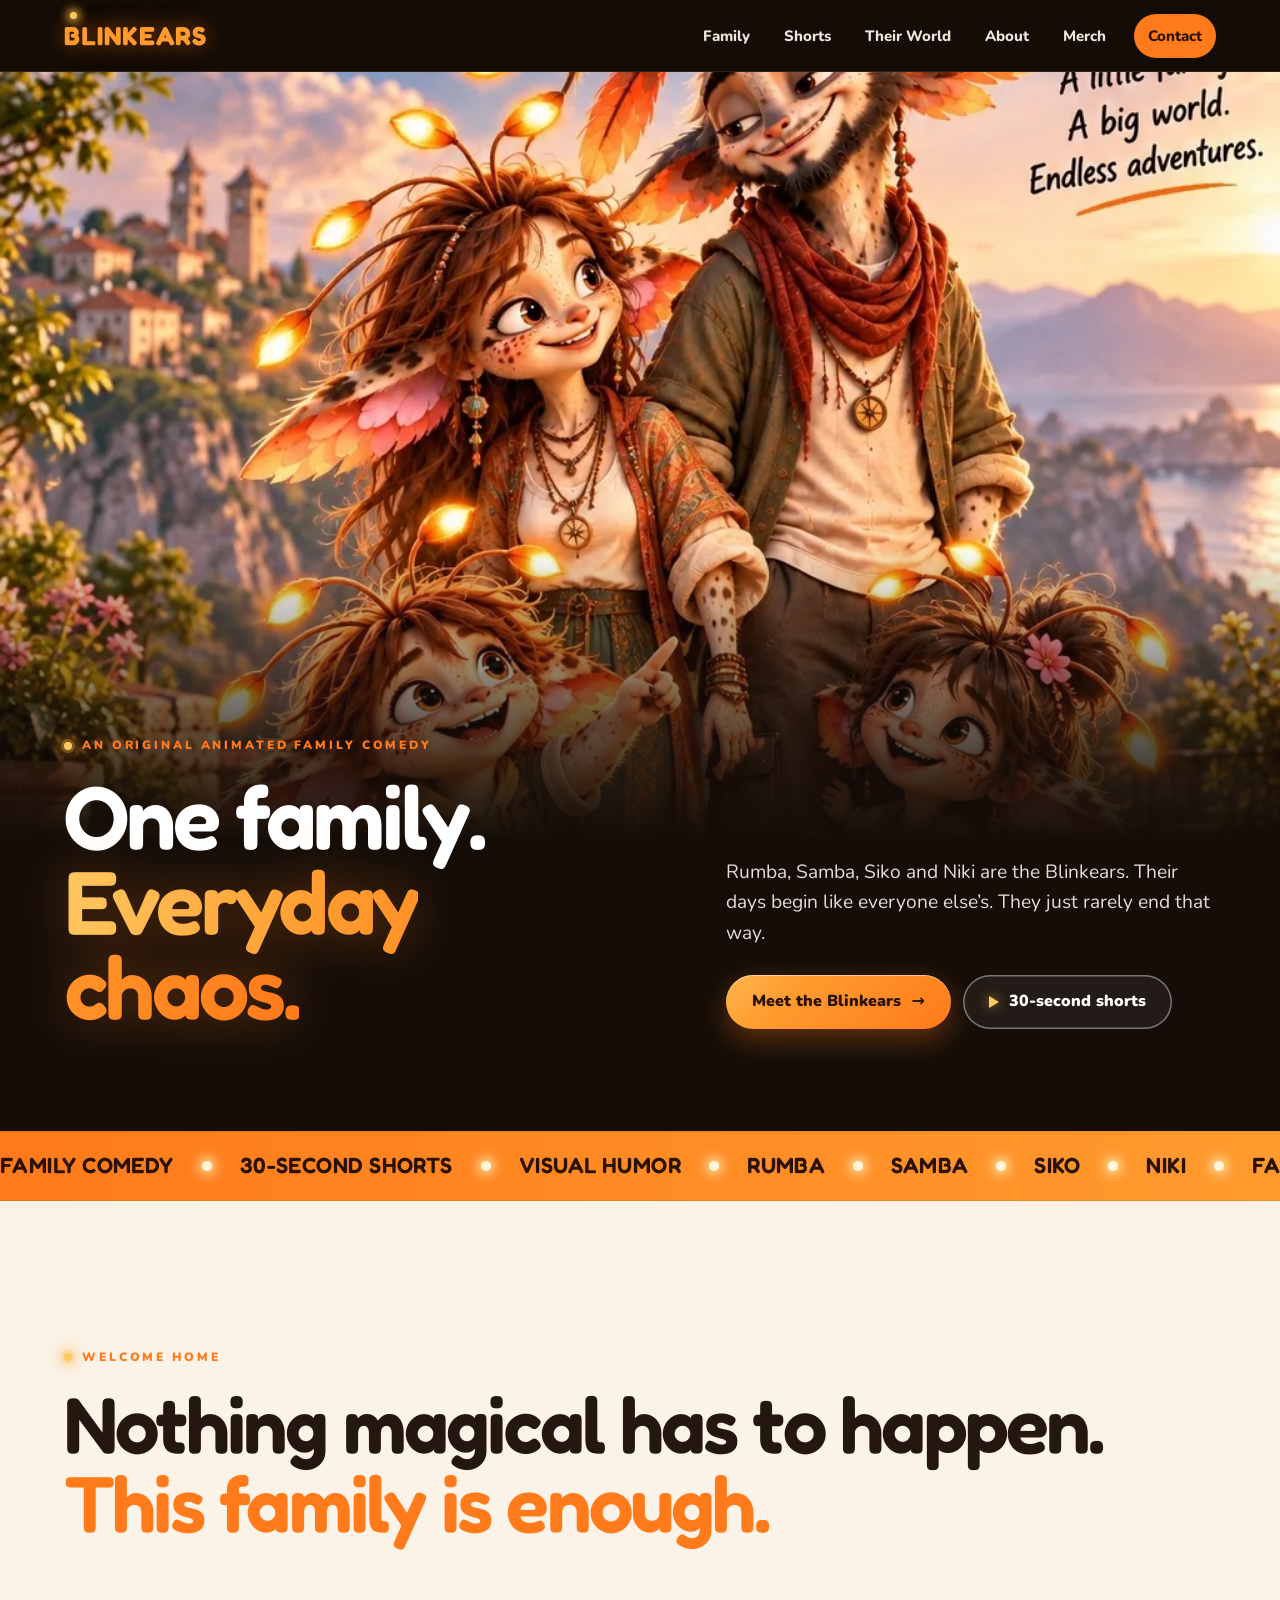
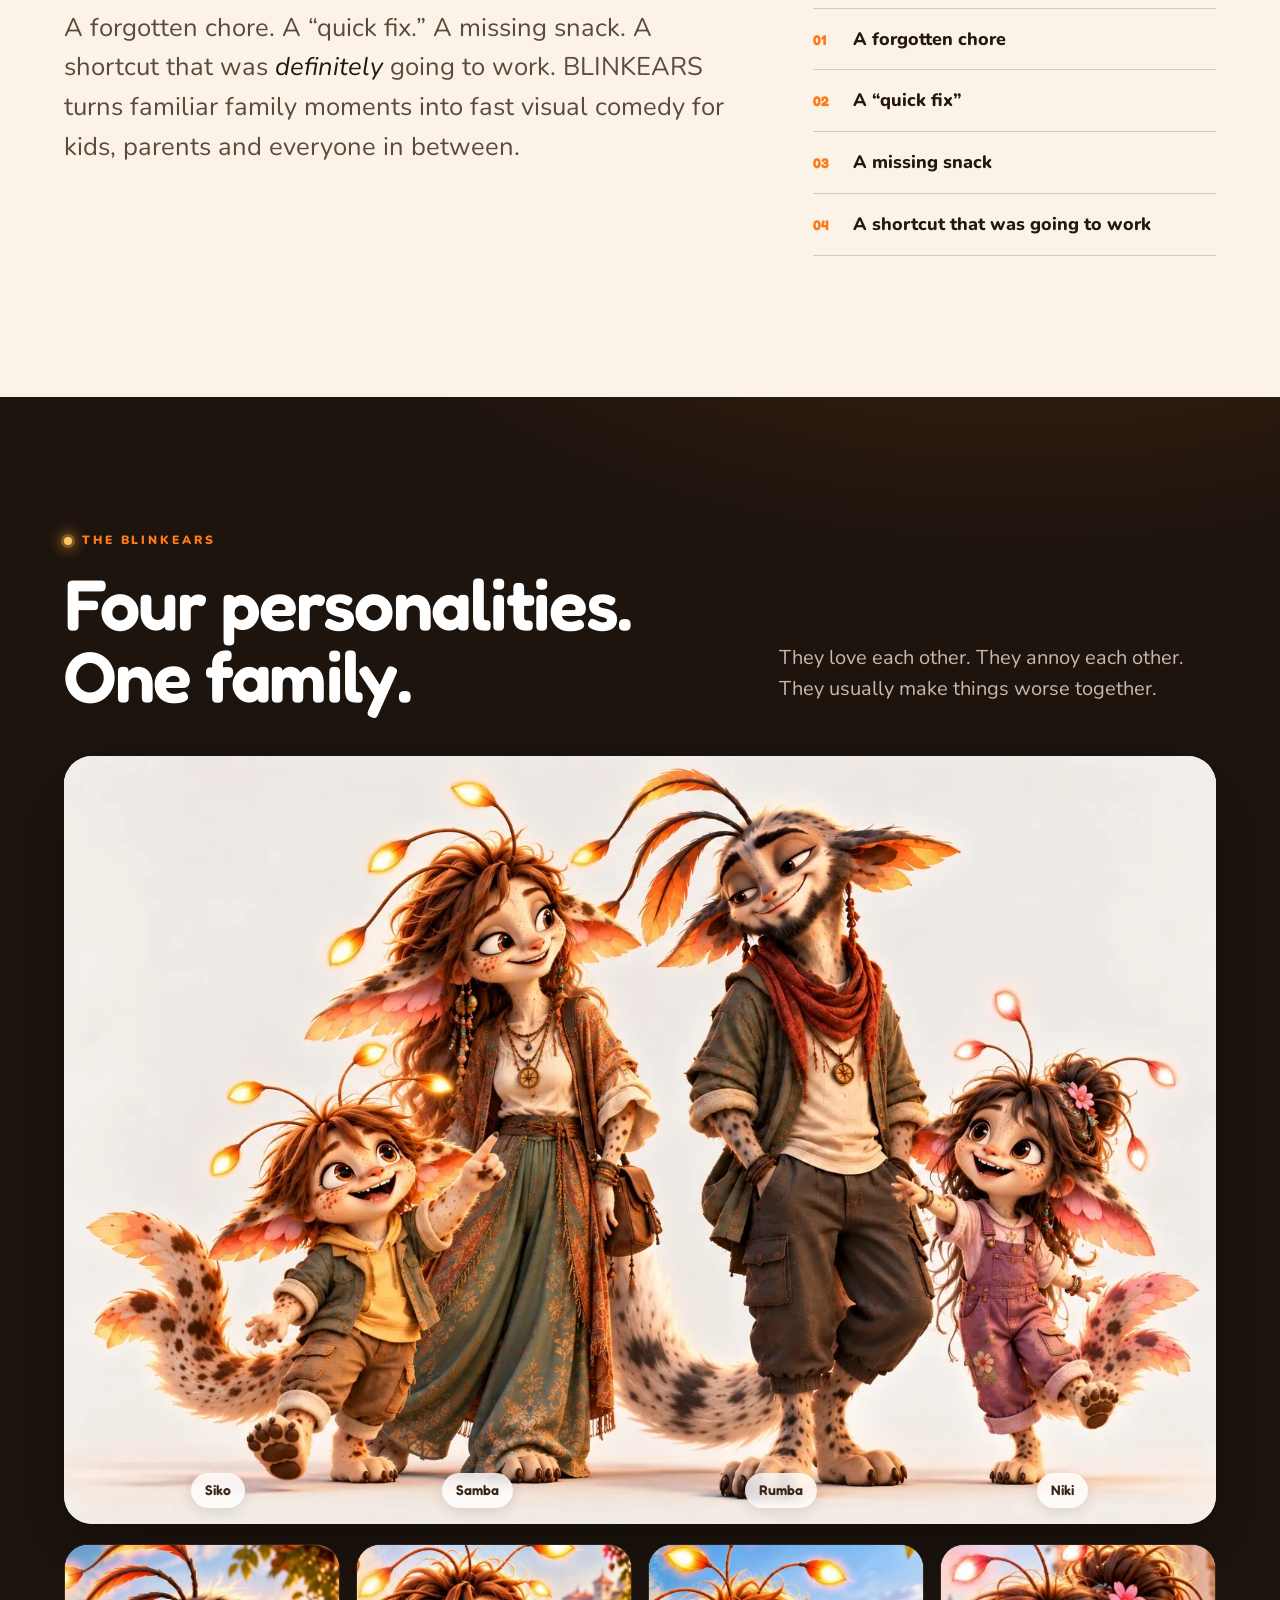
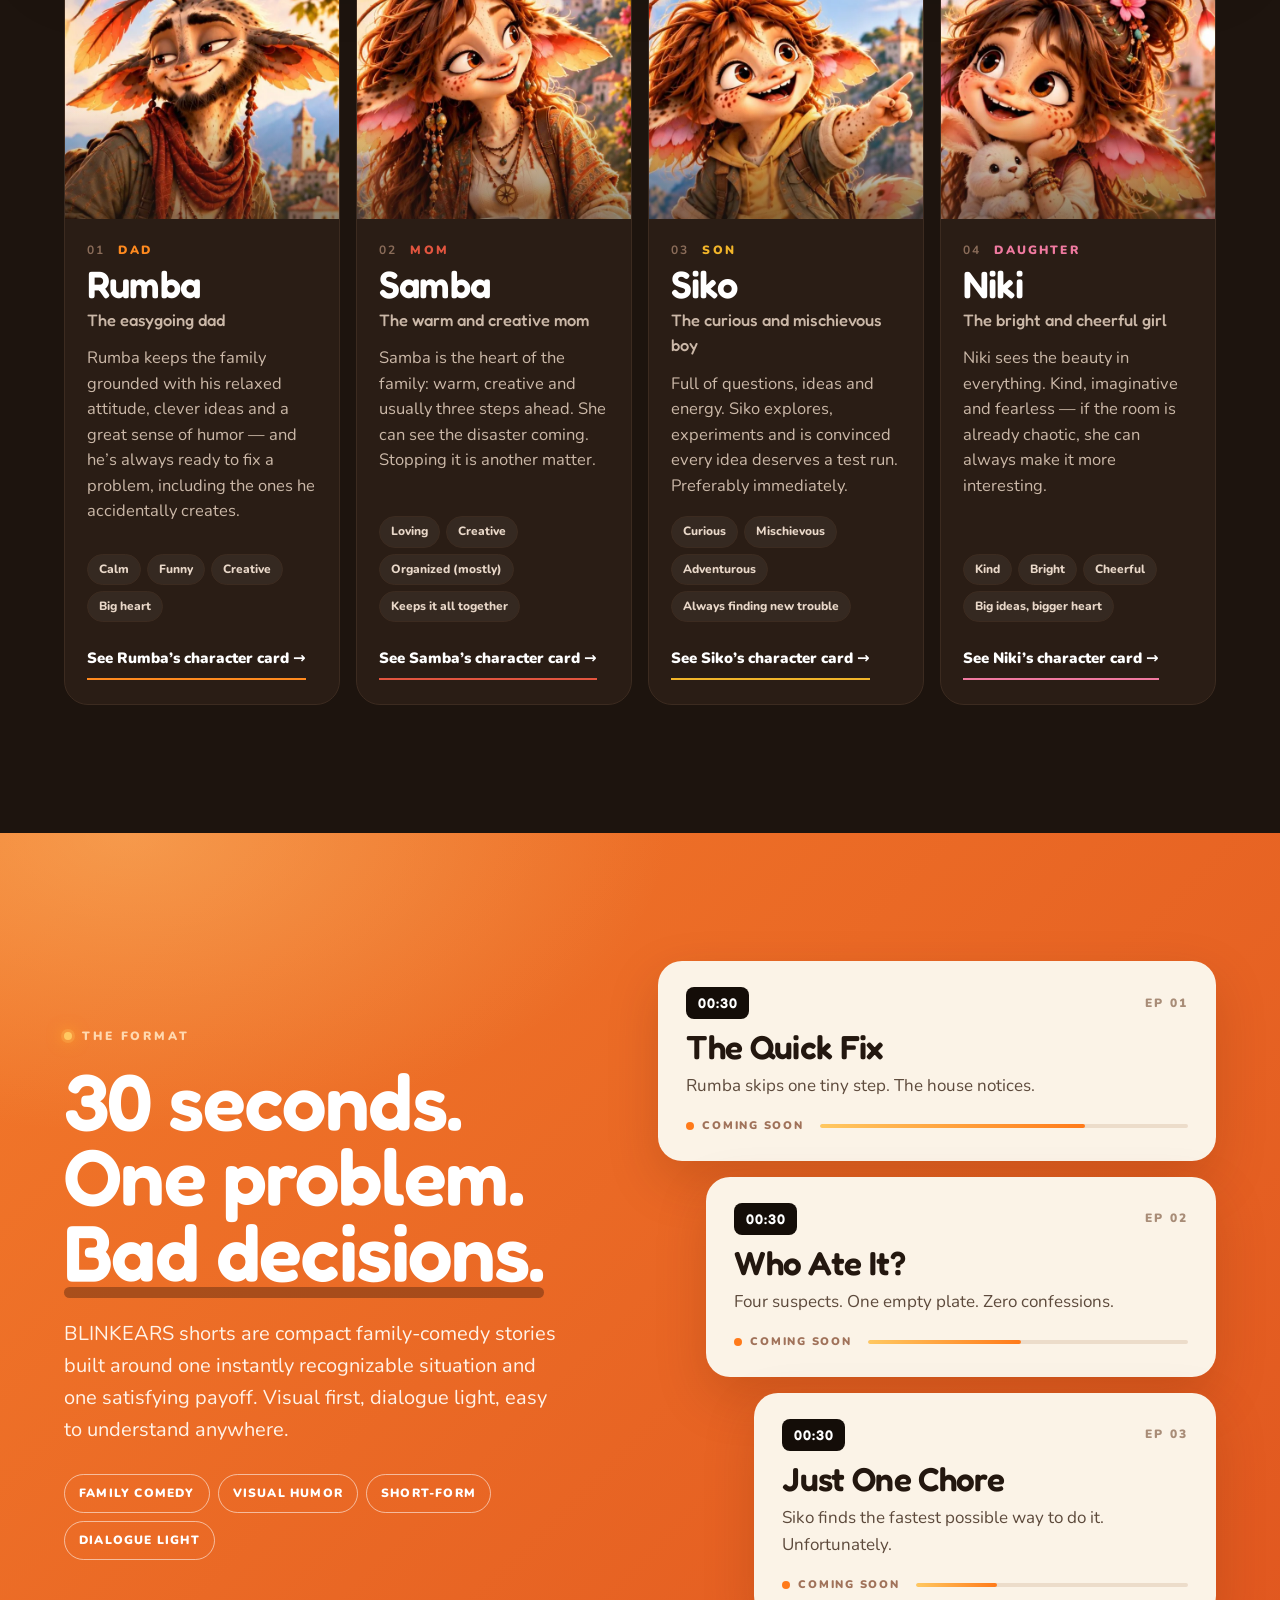
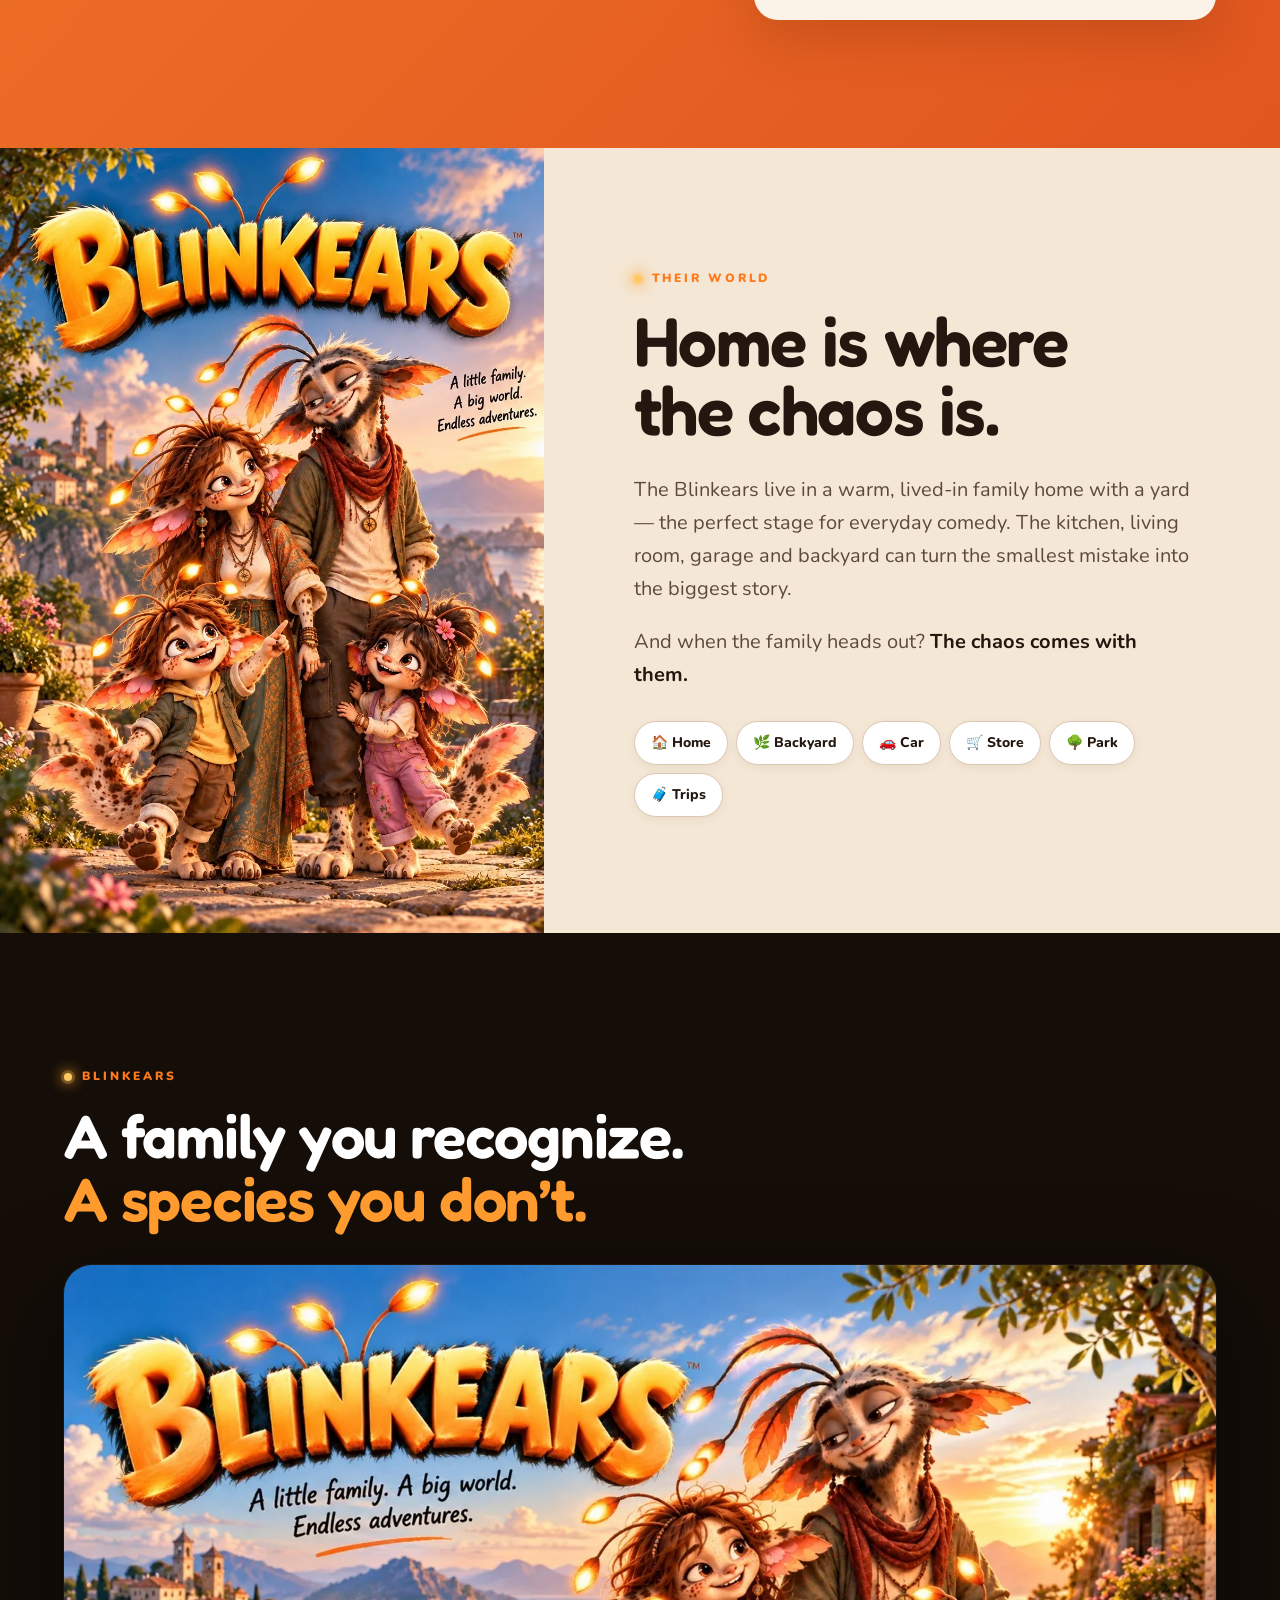
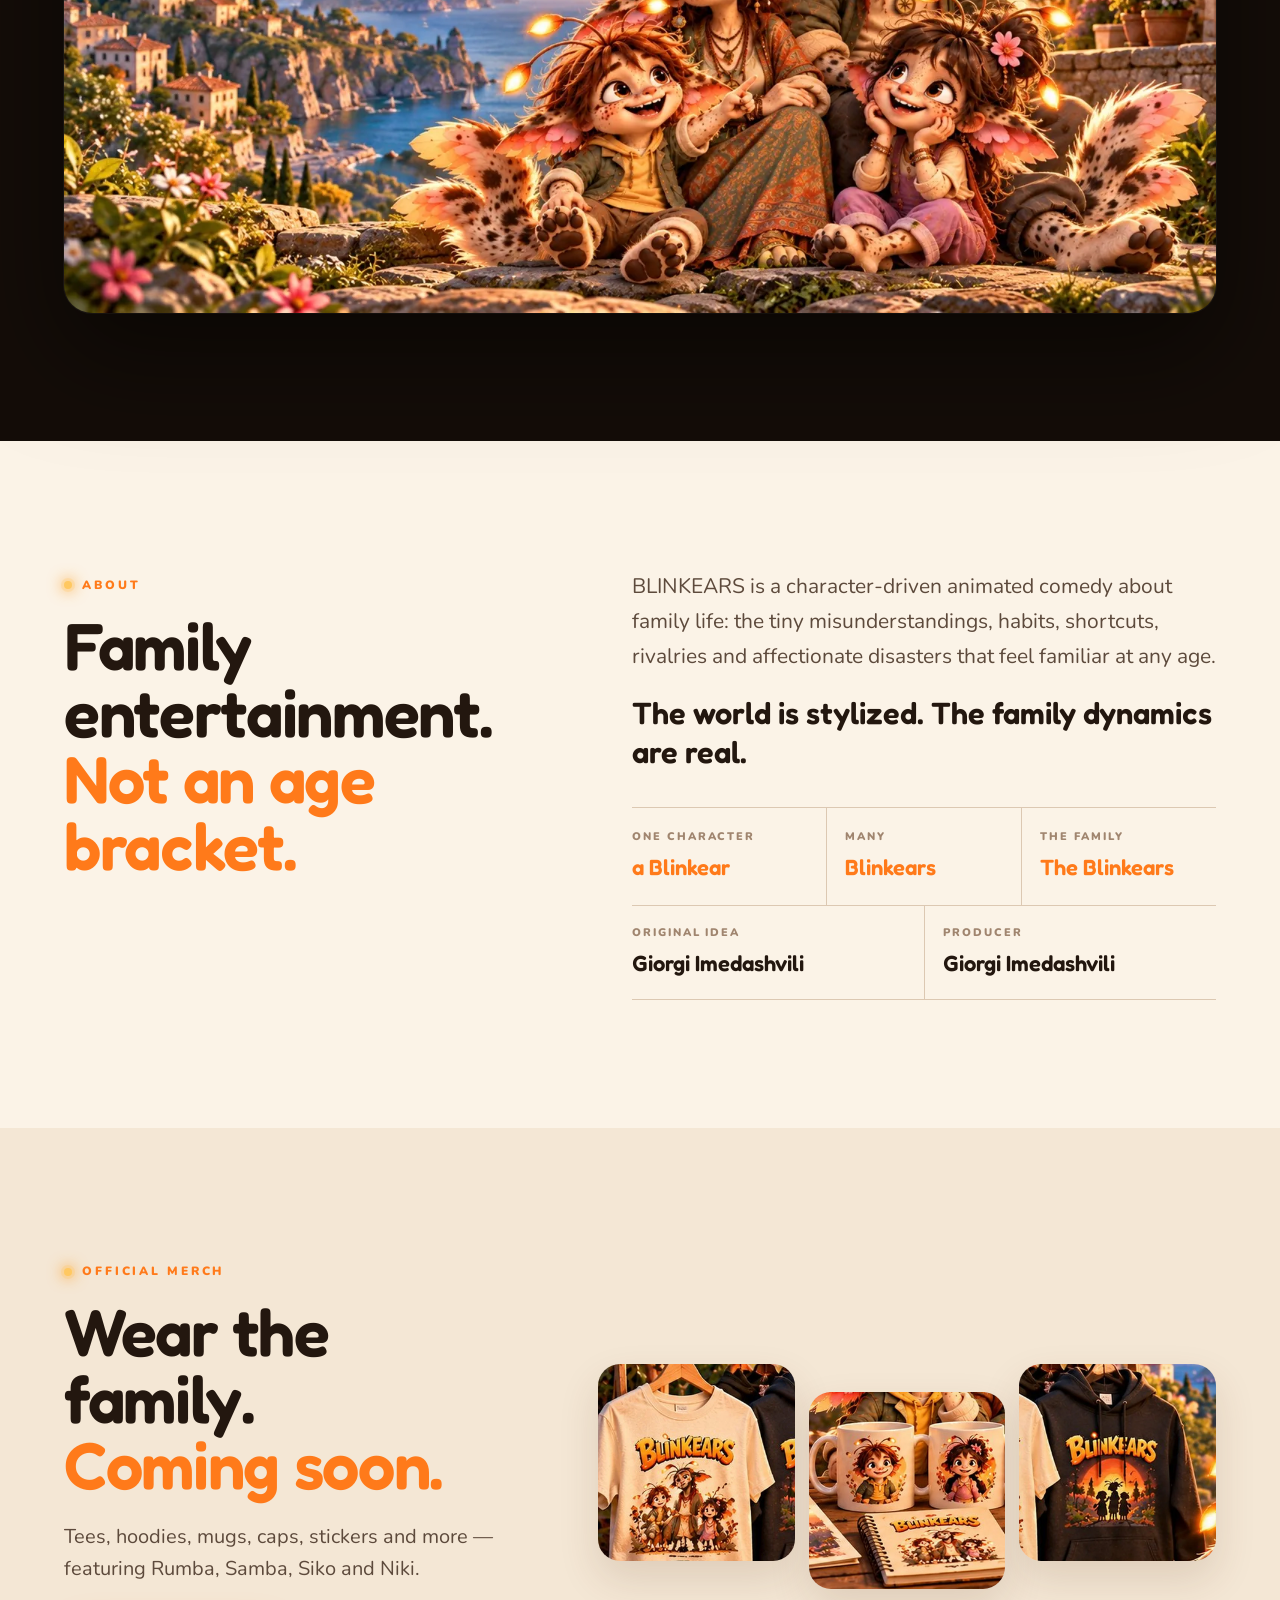
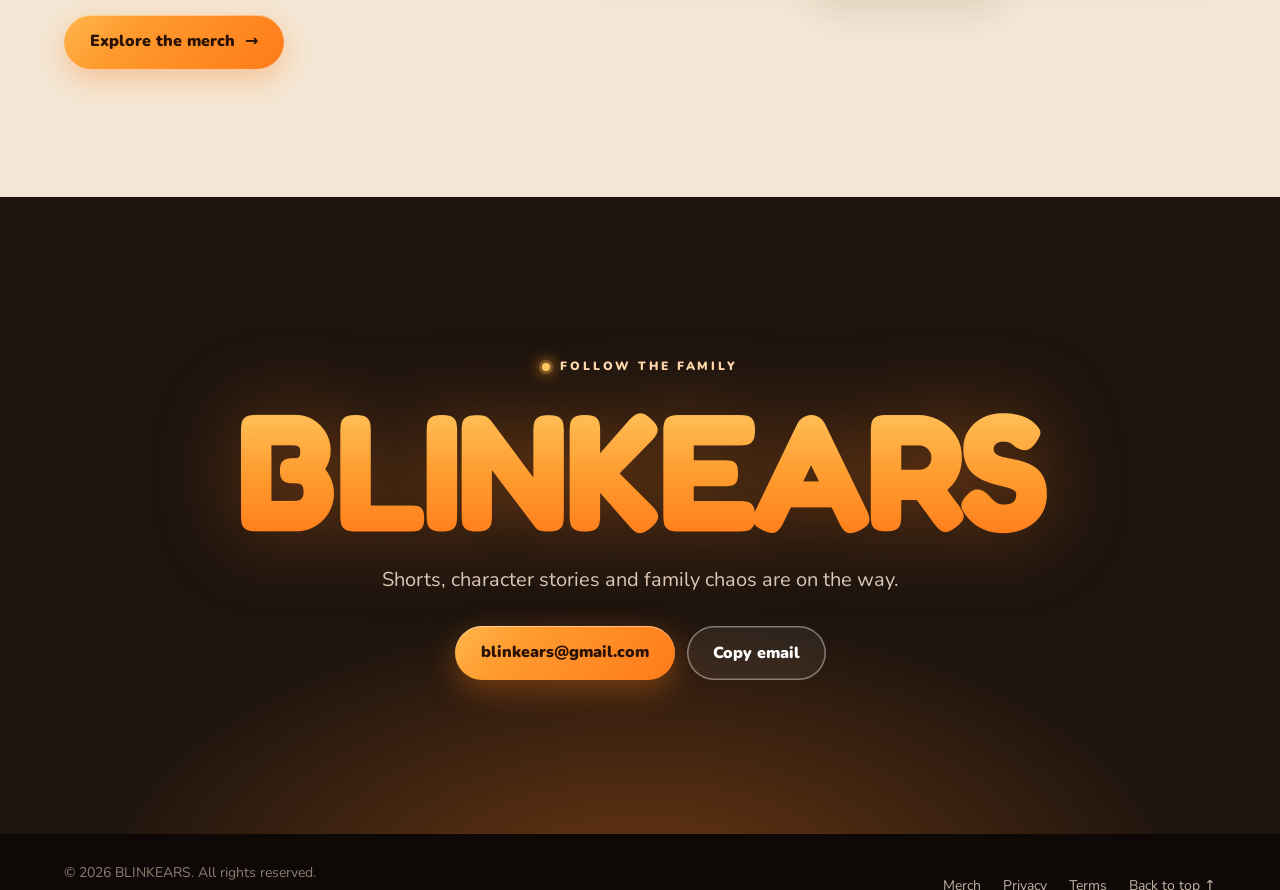
==== commit f1f3da23: "Add files via upload" ====
--- a/index.html
+++ b/index.html
@@ -5,6 +5,7 @@
 <meta name="viewport" content="width=device-width,initial-scale=1,viewport-fit=cover">
 <title>BLINKEARS — An Original Animated Family Comedy</title>
 <meta name="description" content="BLINKEARS is a warm animated family comedy about Rumba, Samba, Siko and Niki — a family whose ordinary days have a habit of going hilariously wrong.">
+<meta name="author" content="Giorgi Imedashvili">
 <meta name="theme-color" content="#140d08">
 <link rel="canonical" href="https://blinkears.com/">
 
@@ -30,7 +31,7 @@
 <link rel="stylesheet" href="https://fonts.googleapis.com/css2?family=Fredoka:wght@500;600;700&family=Nunito:wght@400;600;700;800;900&display=swap">
 <link rel="preload" as="image" href="poster-wide.webp" media="(min-width: 721px)">
 <link rel="preload" as="image" href="poster-vertical.webp" media="(max-width: 720px)">
-<link rel="stylesheet" href="style.css?v=14">
+<link rel="stylesheet" href="style.css?v=15">
 
 <script type="application/ld+json">
 {
@@ -41,6 +42,8 @@
   "genre": ["Animation", "Family", "Comedy"],
   "description": "An original animated family comedy about Rumba, Samba, Siko and Niki — the Blinkears.",
   "image": "https://blinkears.com/og-image.jpg",
+  "creator": {"@type": "Person", "name": "Giorgi Imedashvili"},
+  "producer": {"@type": "Person", "name": "Giorgi Imedashvili"},
   "character": [
     {"@type": "Person", "name": "Rumba"},
     {"@type": "Person", "name": "Samba"},
@@ -295,6 +298,10 @@
         <div><dt>Many</dt><dd>Blinkears</dd></div>
         <div><dt>The family</dt><dd>The Blinkears</dd></div>
       </dl>
+      <dl class="credits reveal" aria-label="Credits">
+        <div><dt>Original Idea</dt><dd>Giorgi Imedashvili</dd></div>
+        <div><dt>Producer</dt><dd>Giorgi Imedashvili</dd></div>
+      </dl>
     </div>
   </div>
 </section>
@@ -332,7 +339,7 @@
 </main>
 
 <footer class="site-footer">
-  <span>© <span id="year">2026</span> BLINKEARS. All rights reserved.</span>
+  <div class="footer-info"><span>© <span id="year">2026</span> BLINKEARS. All rights reserved.</span><span class="footer-credits"><span>Original Idea: Giorgi Imedashvili</span><i class="sep" aria-hidden="true"> · </i><span>Producer: Giorgi Imedashvili</span></span></div>
   <nav aria-label="Legal"><a href="merch.html">Merch</a><a href="privacy.html">Privacy</a><a href="terms.html">Terms</a><a href="#top">Back to top ↑</a></nav>
 </footer>
 
@@ -347,6 +354,6 @@
   </div>
 </dialog>
 <div class="toast" role="status" aria-live="polite"></div>
-<script src="app.js?v=14" defer></script>
+<script src="app.js?v=15" defer></script>
 </body>
 </html>
--- a/style.css
+++ b/style.css
@@ -194,6 +194,15 @@
 .language-note div+div{padding-left:18px;border-left:1px solid var(--line-light)}
 .language-note dt{font-size:11px;font-weight:900;letter-spacing:.18em;text-transform:uppercase;color:#a0856f;margin-bottom:4px}
 .language-note dd{margin:0;font-family:var(--display);font-weight:600;font-size:22px;color:var(--ember)}
+
+.credits{display:grid;grid-template-columns:repeat(2,1fr);margin:0;border-bottom:1px solid var(--line-light)}
+.credits div{padding:18px 18px 18px 0}
+.credits div+div{padding-left:18px;border-left:1px solid var(--line-light)}
+.credits dt{font-size:11px;font-weight:900;letter-spacing:.18em;text-transform:uppercase;color:#a0856f;margin-bottom:4px}
+.credits dd{margin:0;font-family:var(--display);font-weight:600;font-size:22px;color:var(--ink)}
+.footer-info{display:flex;flex-direction:column;gap:4px}
+.footer-credits{color:#b7a697}
+.footer-credits .sep{font-style:normal}
 
 /* ---------- Contact ---------- */
 .contact-section{position:relative;overflow:hidden;padding:clamp(100px,12vw,160px) 24px;text-align:center;background:radial-gradient(800px 420px at 50% 110%,rgba(255,122,26,.35),transparent 70%),var(--night-2);color:#fff}
@@ -367,6 +376,11 @@
   .language-note div+div{border-top:1px solid var(--line-light)}
   .contact-actions .button{width:auto}
   .site-footer{flex-direction:column;text-align:center}
+  .footer-credits{display:flex;flex-direction:column}
+  .footer-credits .sep{display:none}
+  .credits{grid-template-columns:1fr}
+  .credits div,.credits div+div{padding:14px 0;border-left:0}
+  .credits div+div{border-top:1px solid var(--line-light)}
 }
 @media (max-width:420px){
   .character{grid-template-columns:1fr}
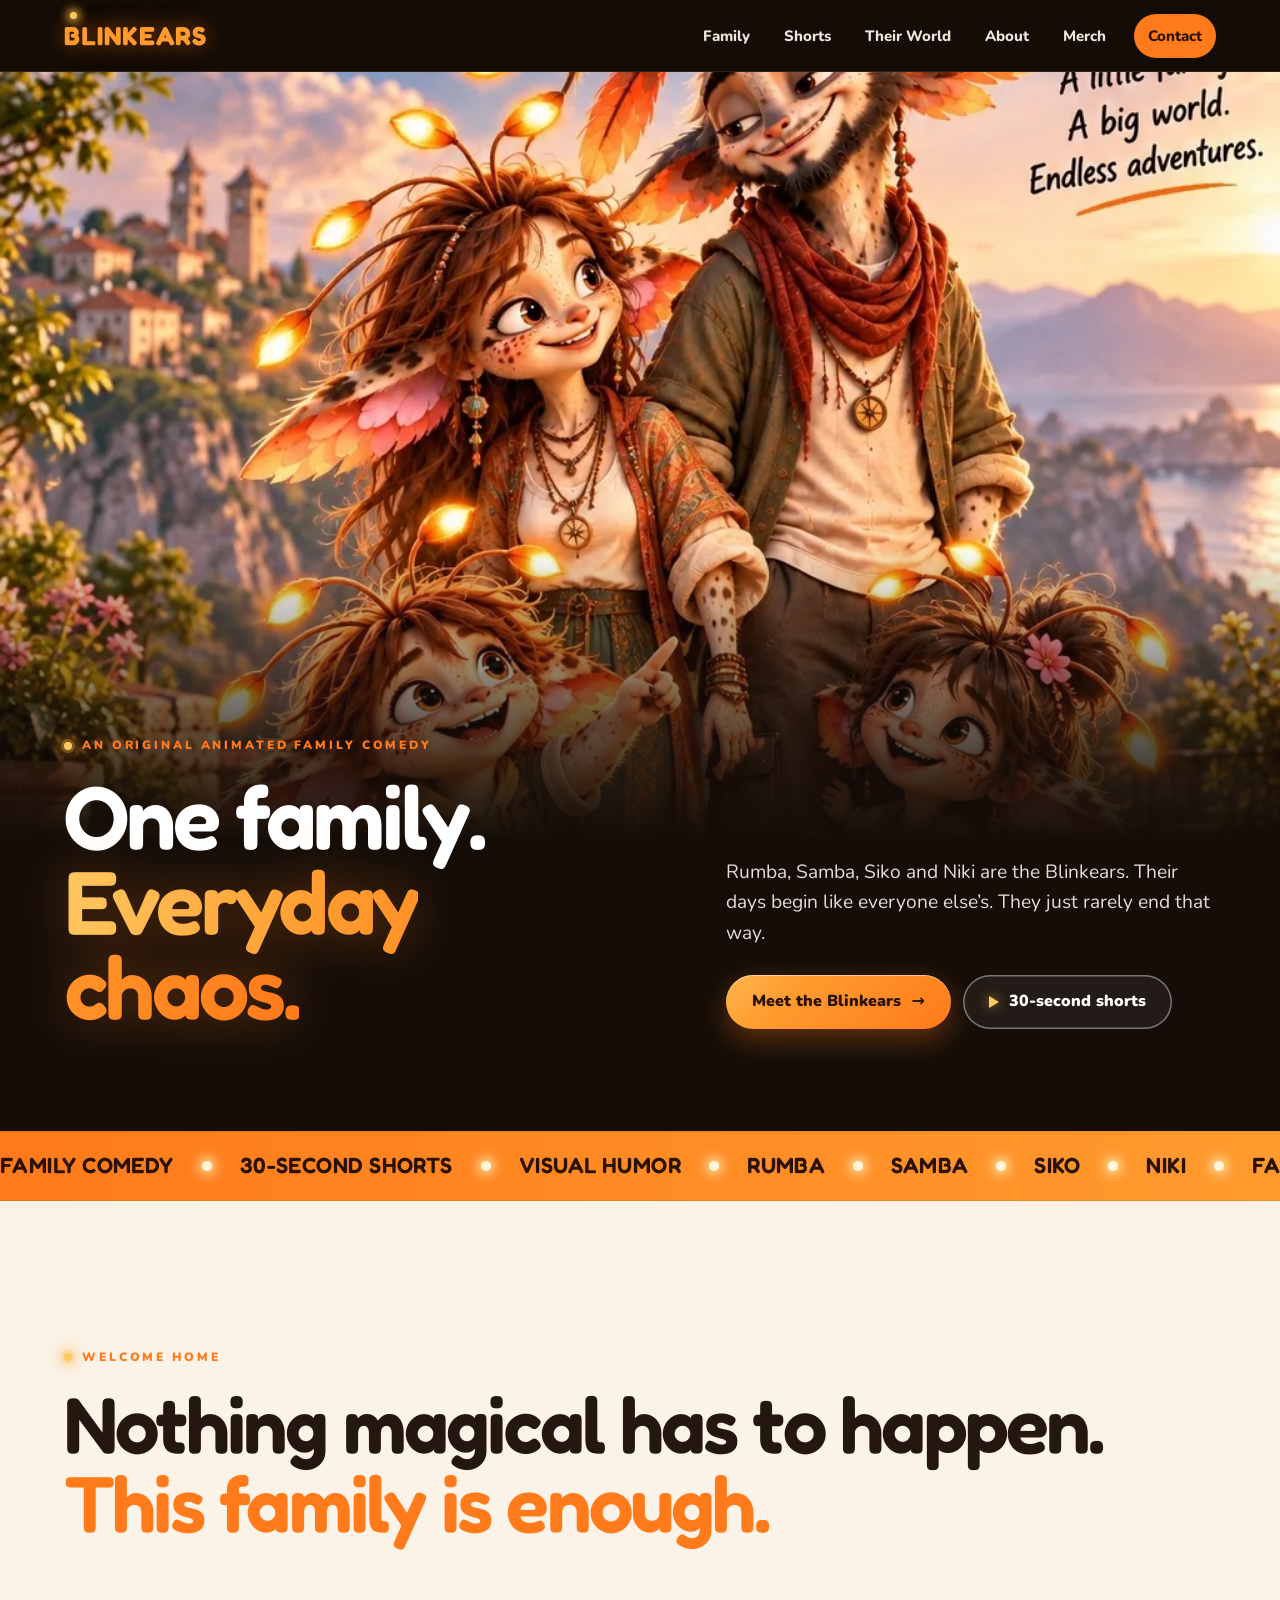
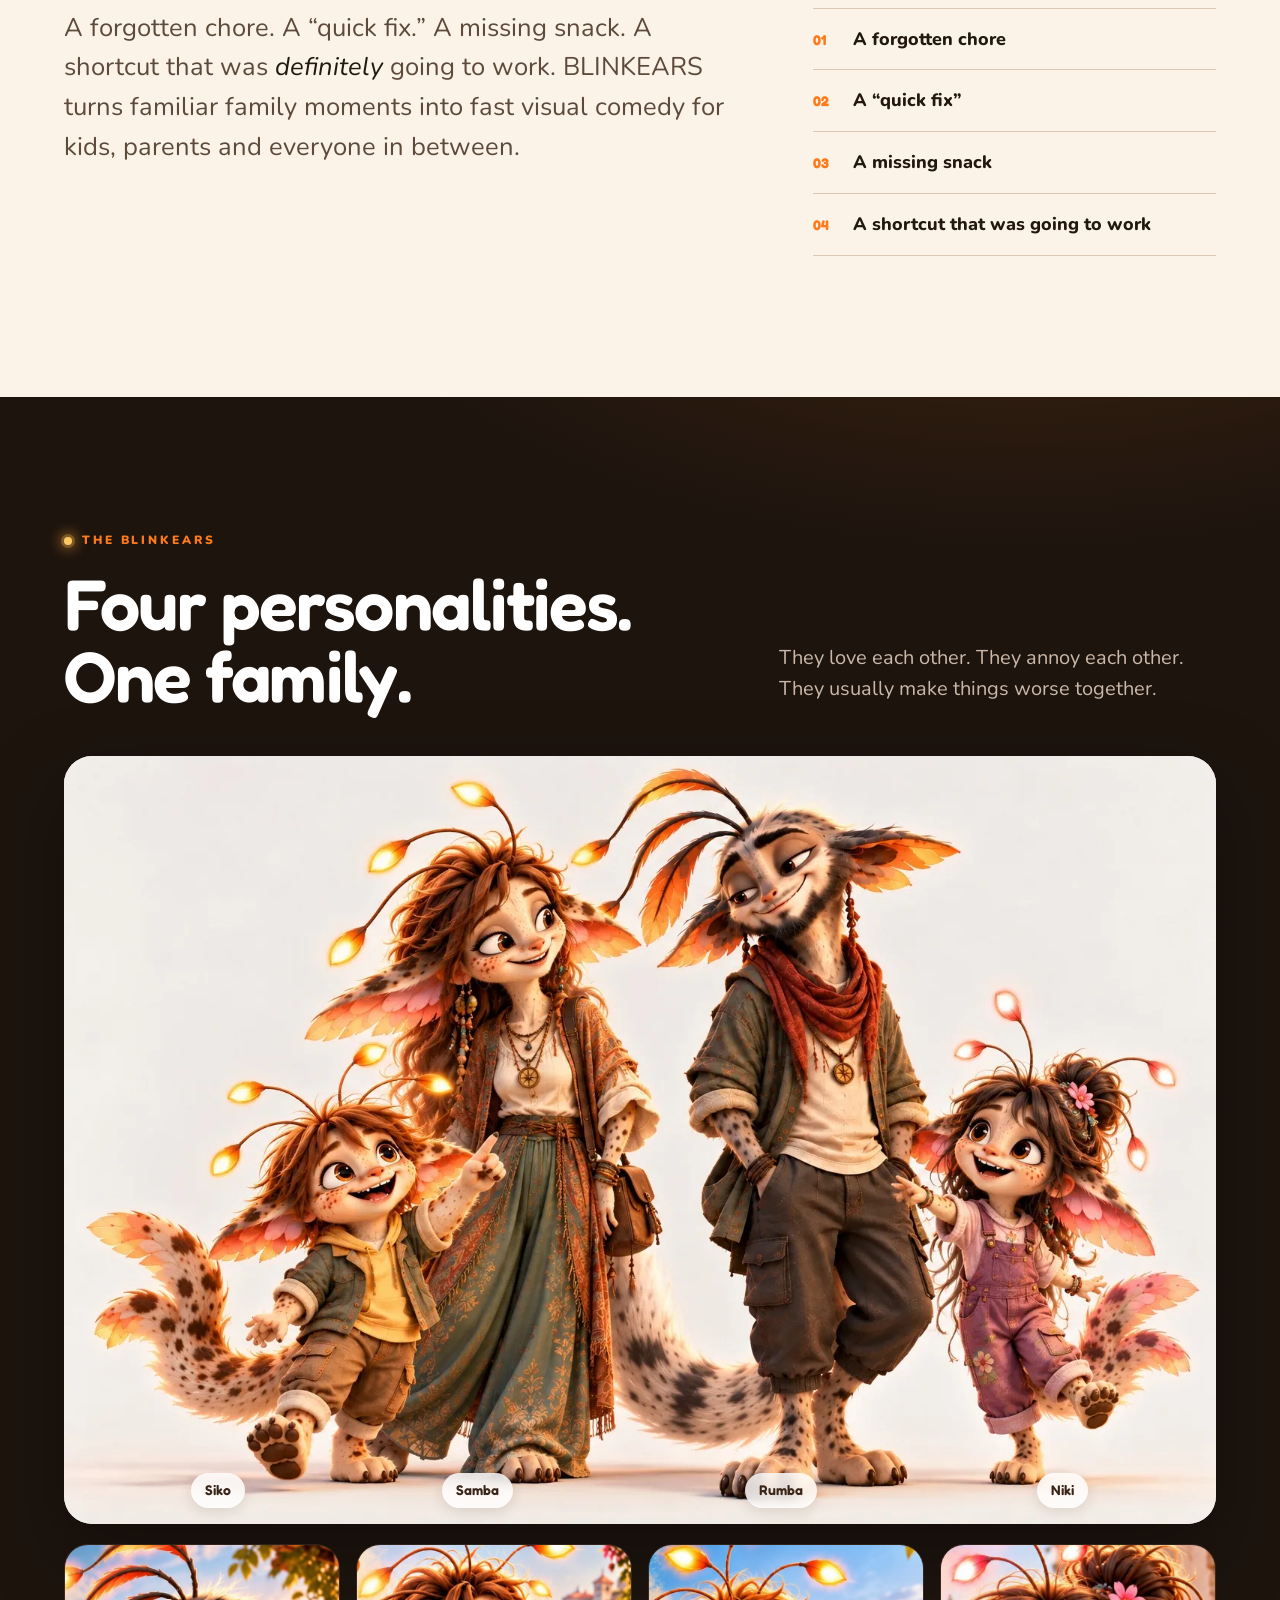
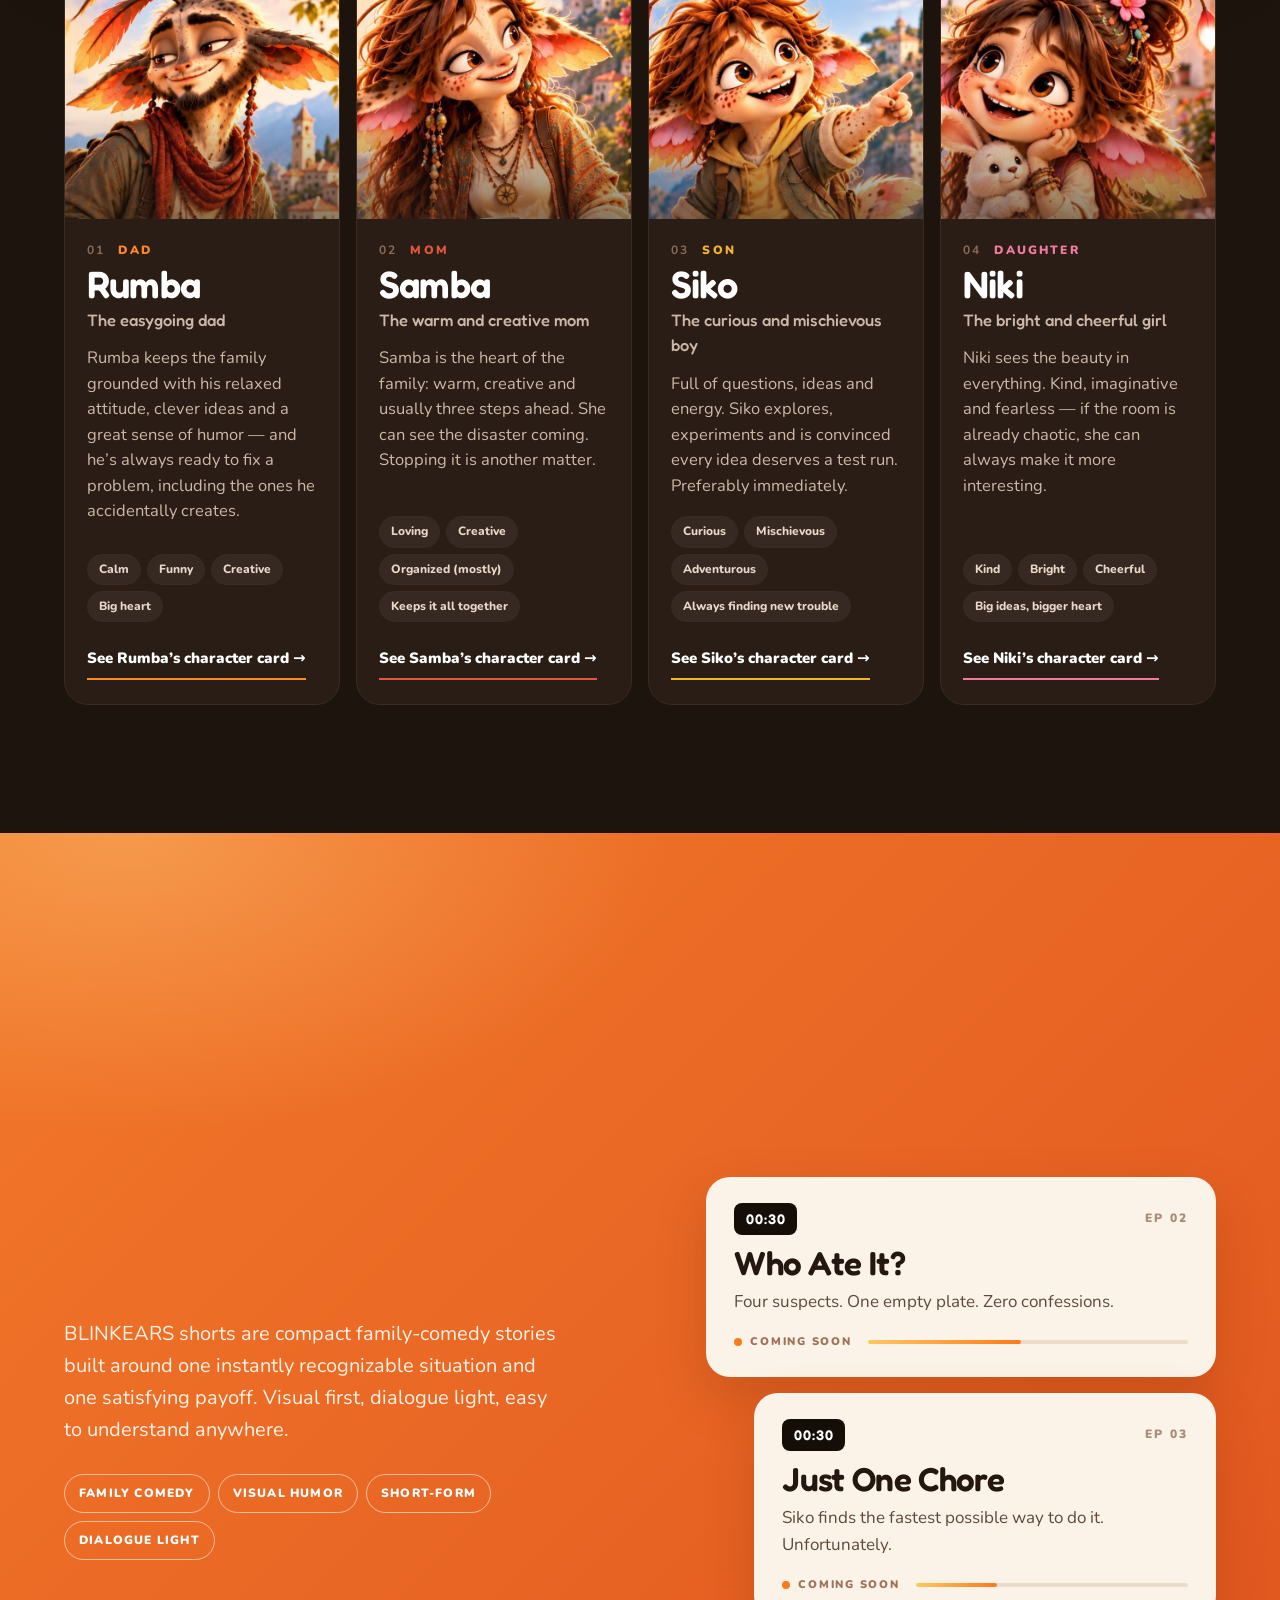
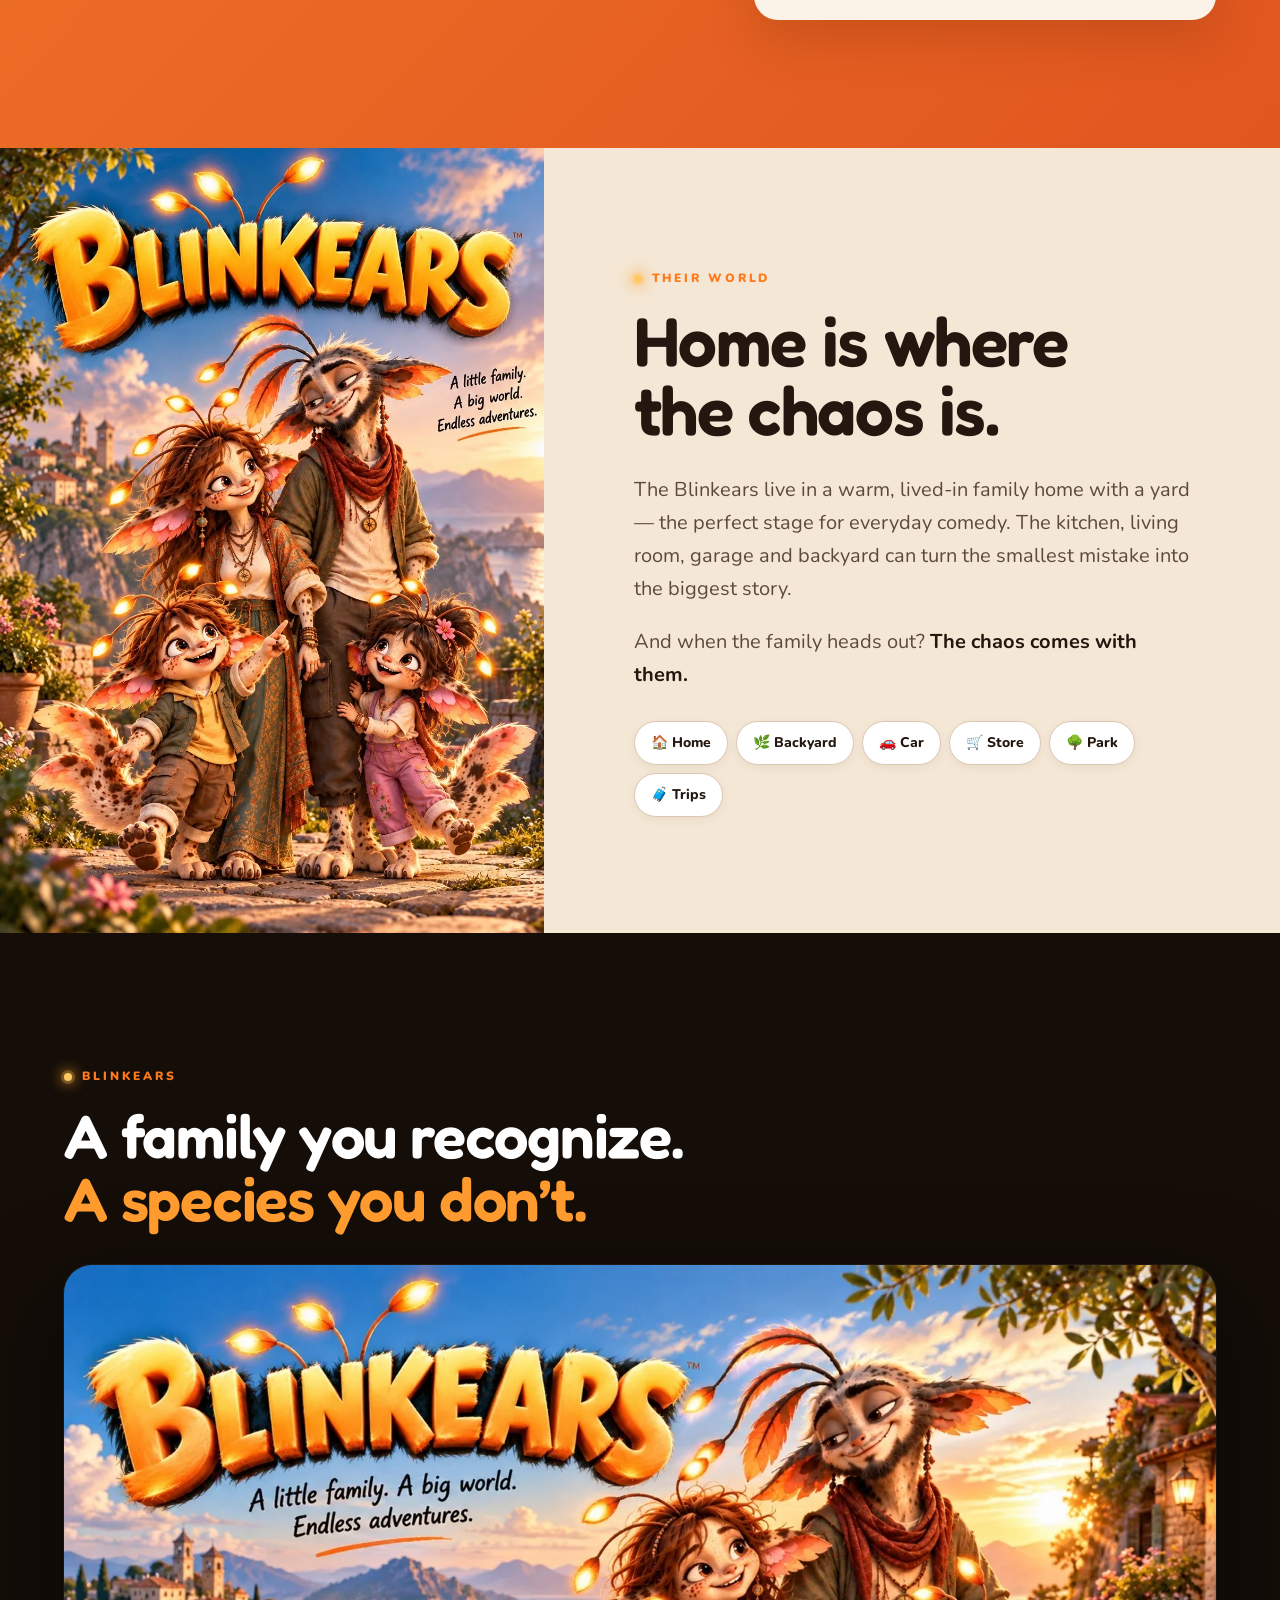
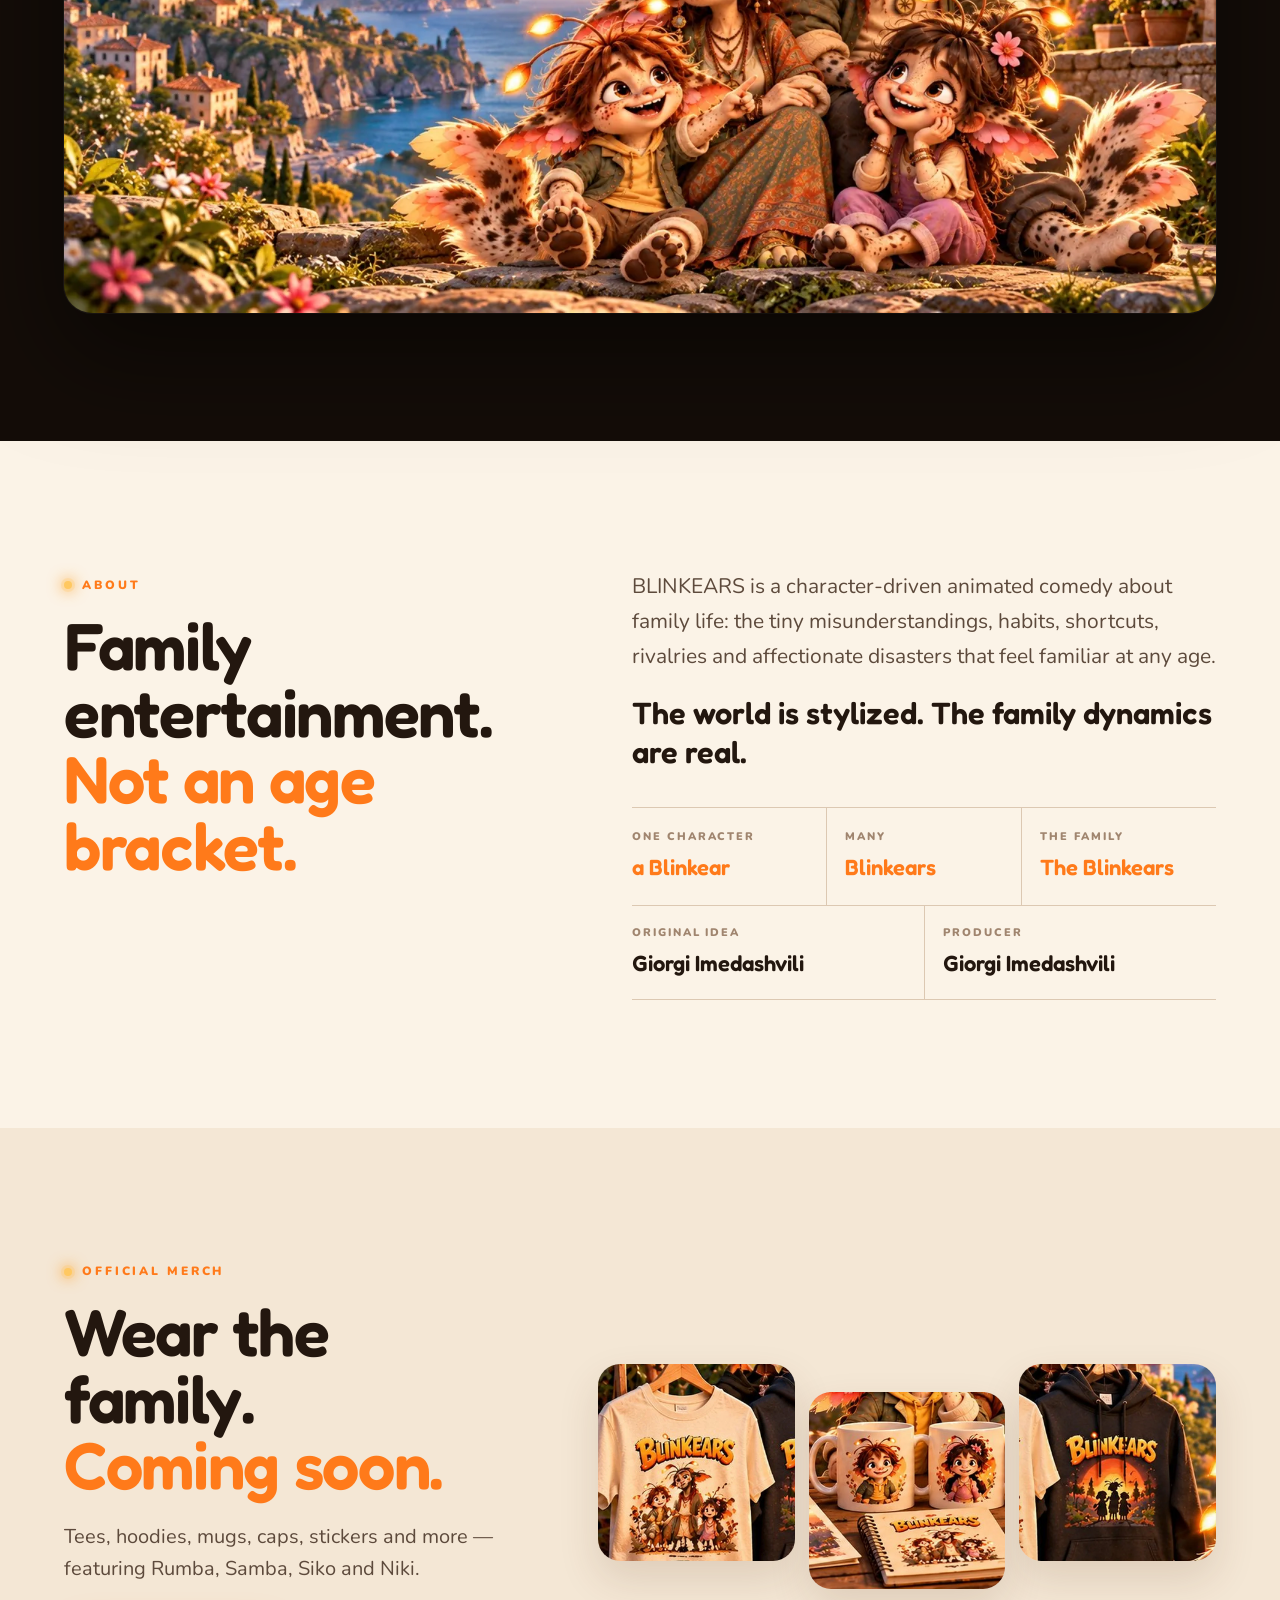
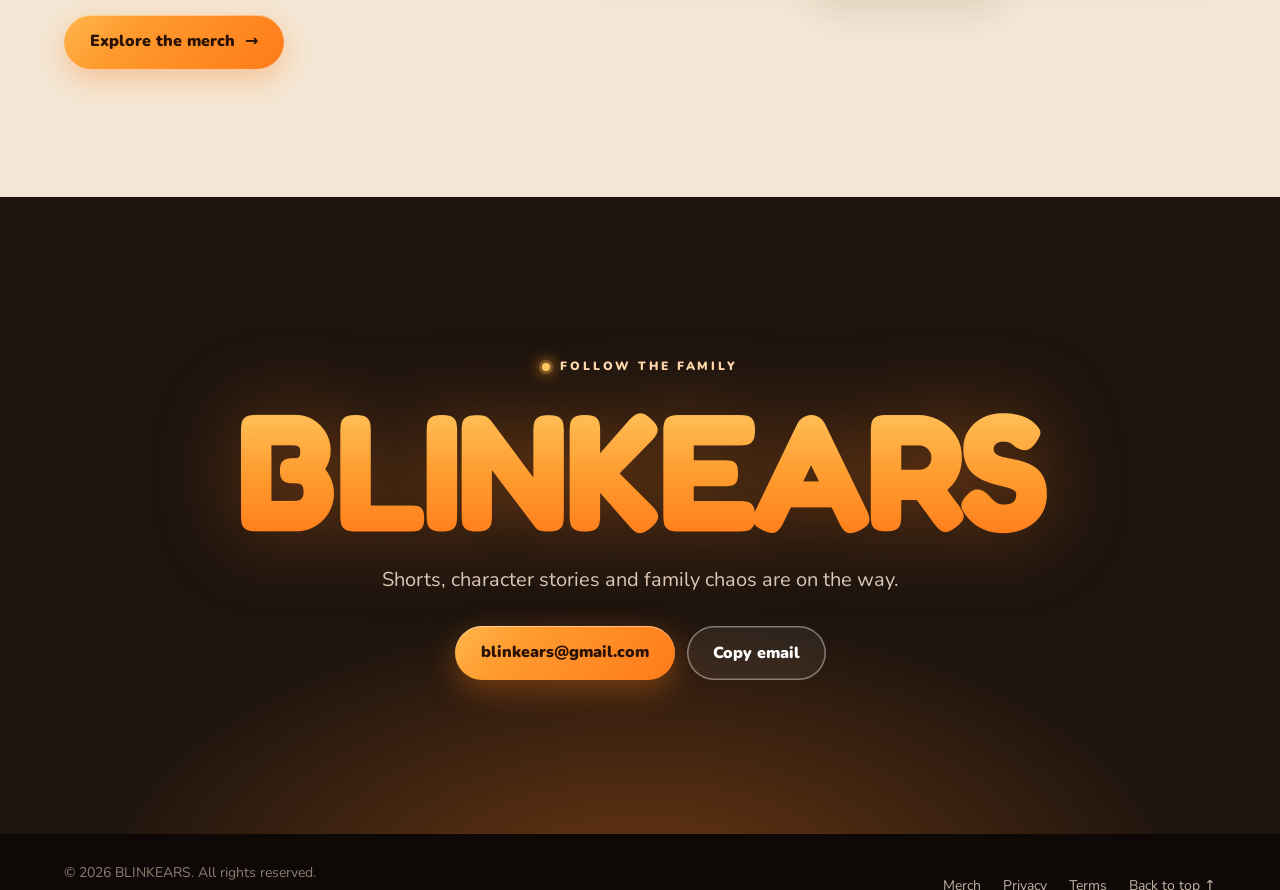
==== commit e83f7663: "Add files via upload" ====
--- a/index.html
+++ b/index.html
@@ -31,7 +31,7 @@
 <link rel="stylesheet" href="https://fonts.googleapis.com/css2?family=Fredoka:wght@500;600;700&family=Nunito:wght@400;600;700;800;900&display=swap">
 <link rel="preload" as="image" href="poster-wide.webp" media="(min-width: 721px)">
 <link rel="preload" as="image" href="poster-vertical.webp" media="(max-width: 720px)">
-<link rel="stylesheet" href="style.css?v=15">
+<link rel="stylesheet" href="style.css?v=16">
 
 <script type="application/ld+json">
 {
@@ -354,6 +354,6 @@
   </div>
 </dialog>
 <div class="toast" role="status" aria-live="polite"></div>
-<script src="app.js?v=15" defer></script>
+<script src="app.js?v=16" defer></script>
 </body>
 </html>
--- a/style.css
+++ b/style.css
@@ -344,7 +344,7 @@
   body{font-size:17px}
   .wordmark{font-size:22px}
   .menu-button{display:block}
-  .site-nav{position:fixed;top:var(--header);left:0;right:0;bottom:0;margin:0;padding:18px 20px 40px;background:rgba(20,13,8,.98);flex-direction:column;align-items:stretch;gap:0;opacity:0;visibility:hidden;transform:translateY(-8px);transition:opacity .25s,transform .25s var(--ease),visibility 0s .25s}
+  .site-nav{position:absolute;top:100%;left:0;right:0;height:calc(100vh - var(--header));height:calc(100dvh - var(--header));overflow-y:auto;margin:0;padding:18px 20px 40px;background:#140d08;box-shadow:0 20px 40px rgba(0,0,0,.4);flex-direction:column;align-items:stretch;gap:0;opacity:0;visibility:hidden;transform:translateY(-8px);transition:opacity .25s,transform .25s var(--ease),visibility 0s .25s}
   .site-nav.open{opacity:1;visibility:visible;transform:none;transition:opacity .25s,transform .25s var(--ease)}
   .site-nav a{padding:18px 4px;border-radius:0;border-bottom:1px solid var(--line-dark);font-family:var(--display);font-weight:600;font-size:28px}
   .site-nav a.nav-cta{margin:24px 0 0;text-align:center;border-radius:999px;border:0;font-size:20px}
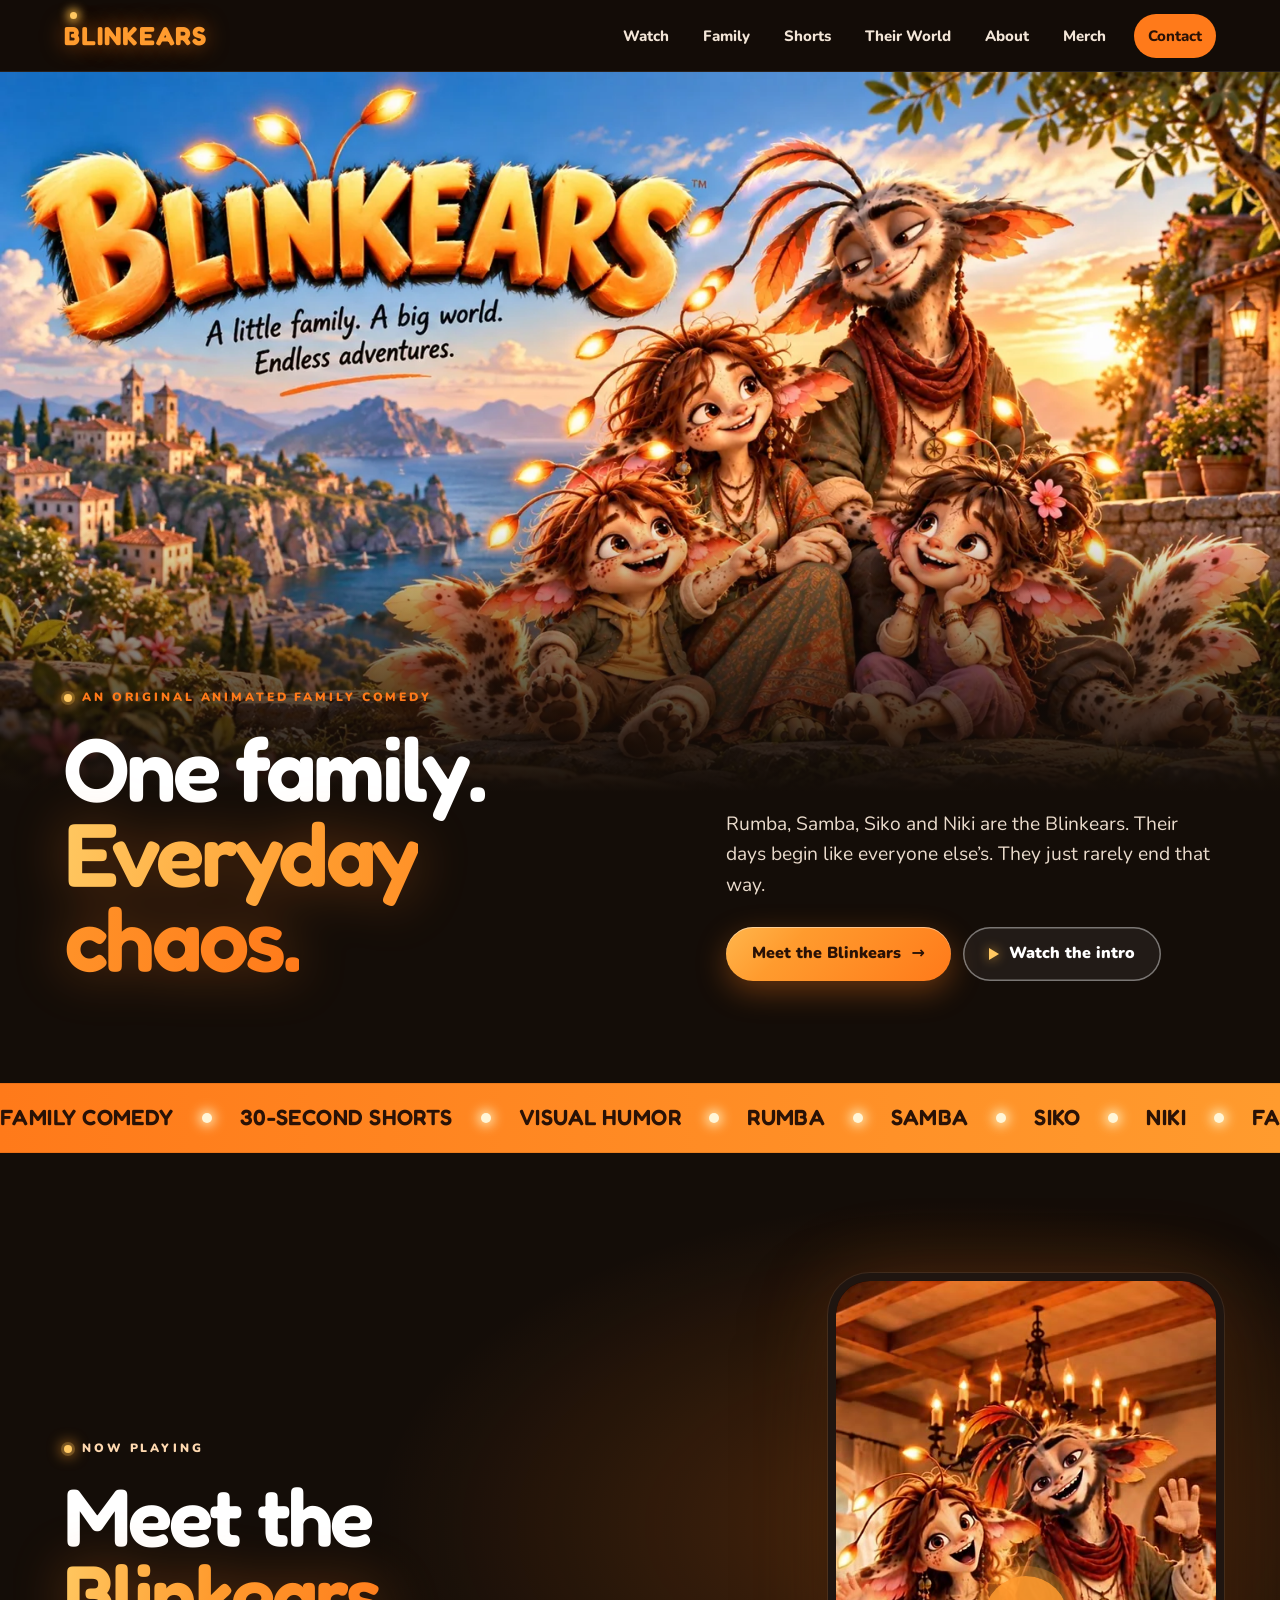
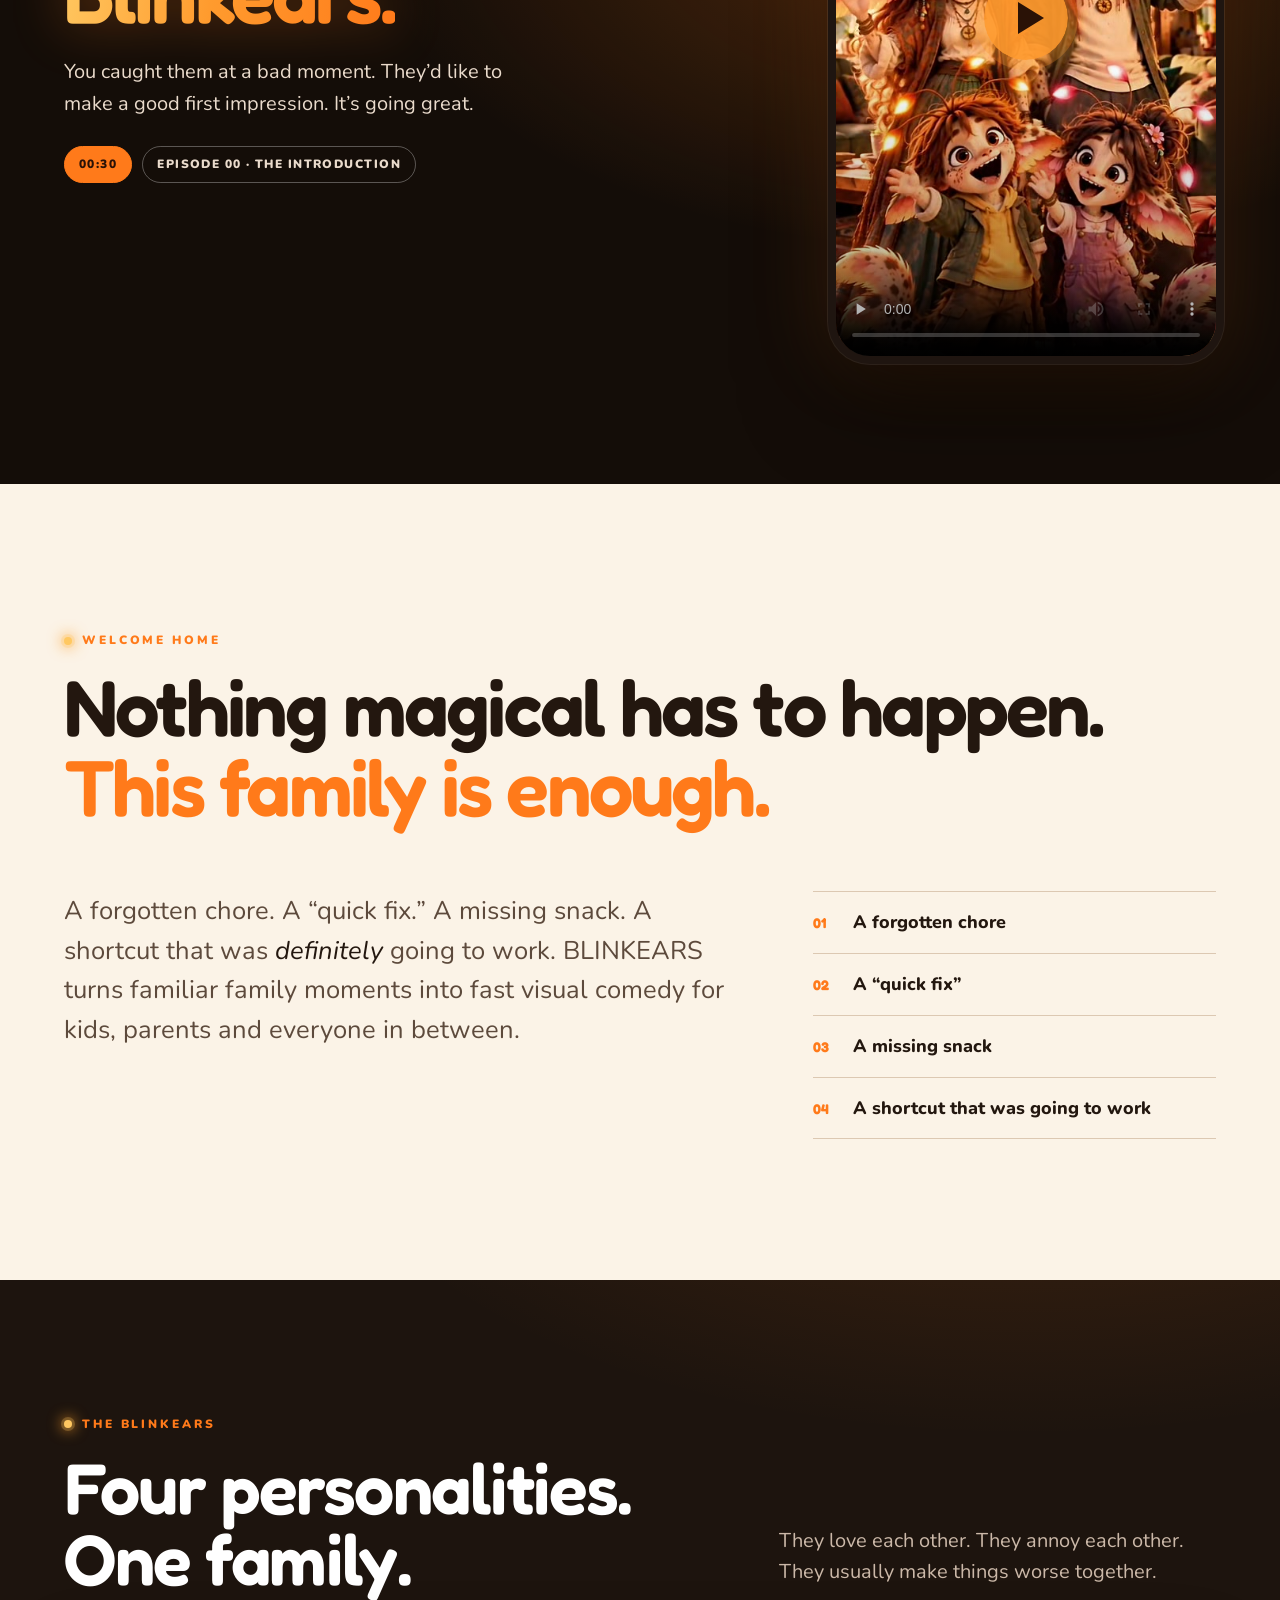
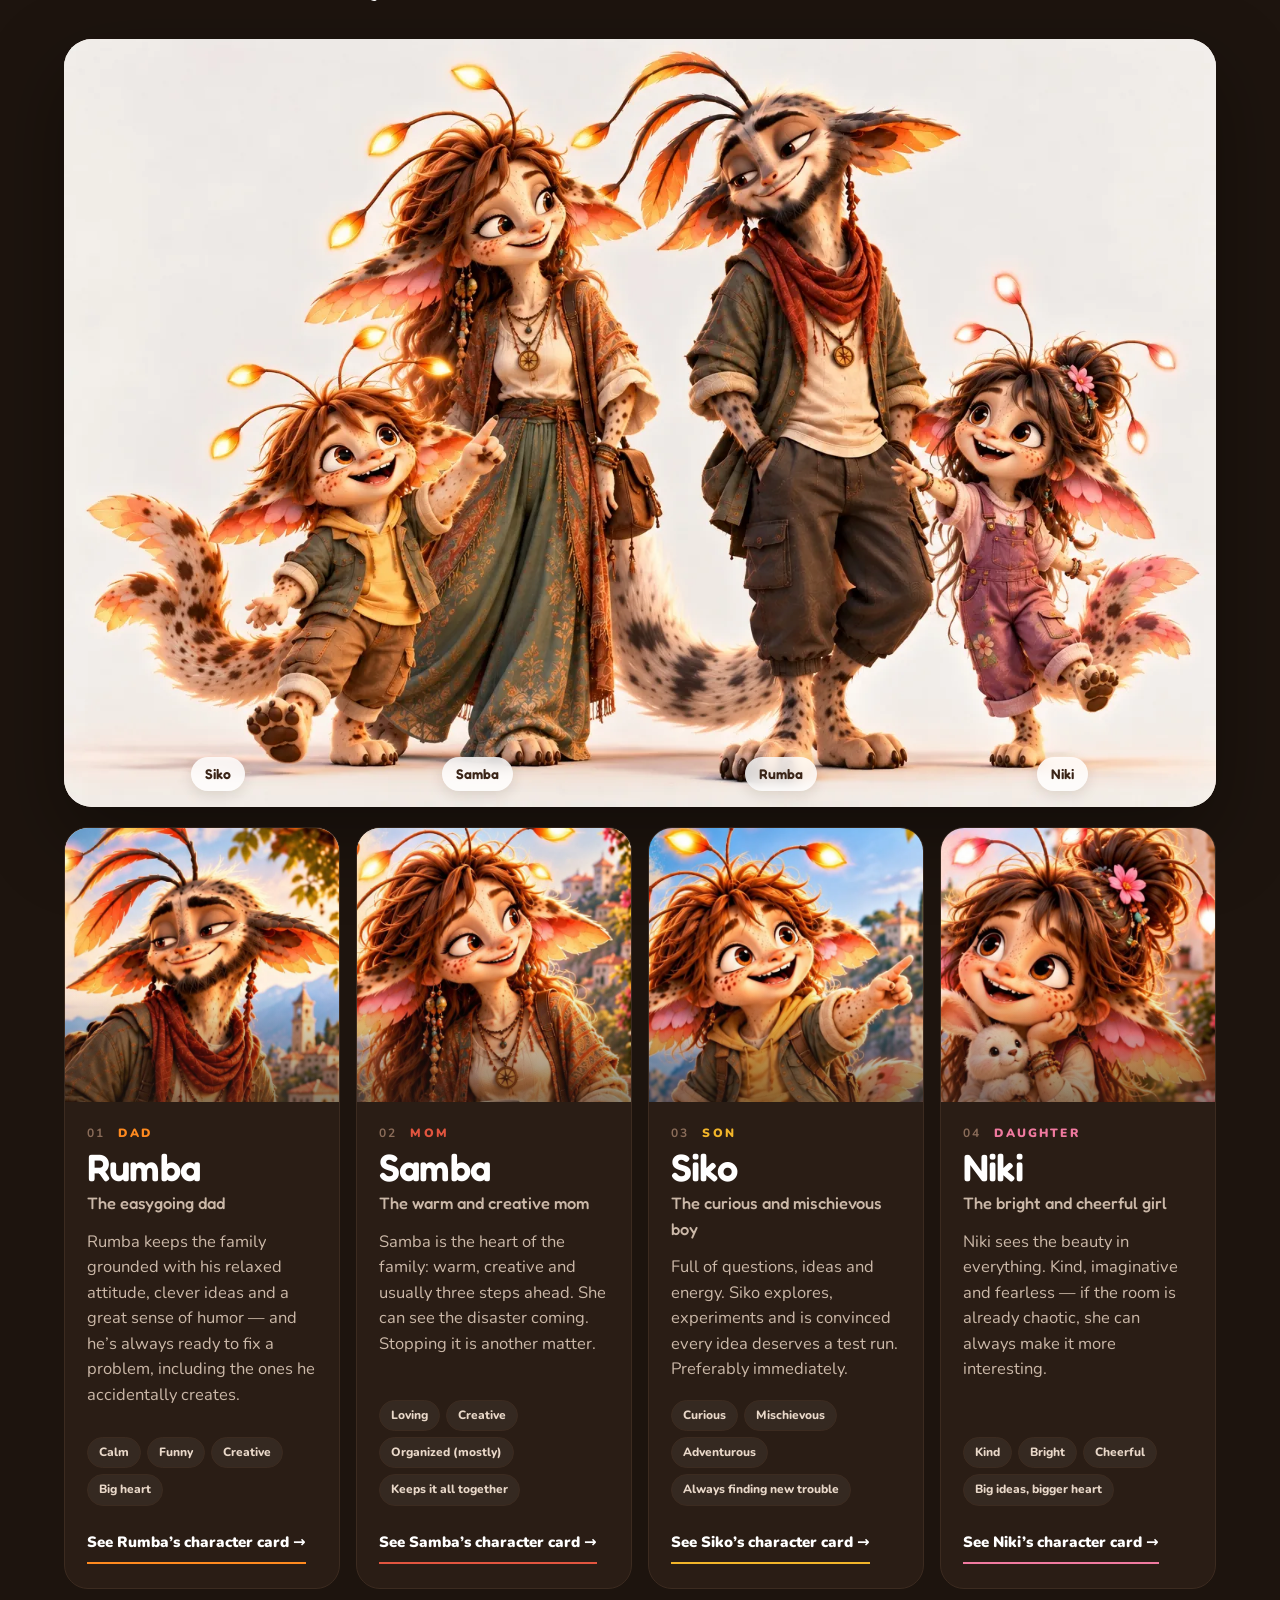
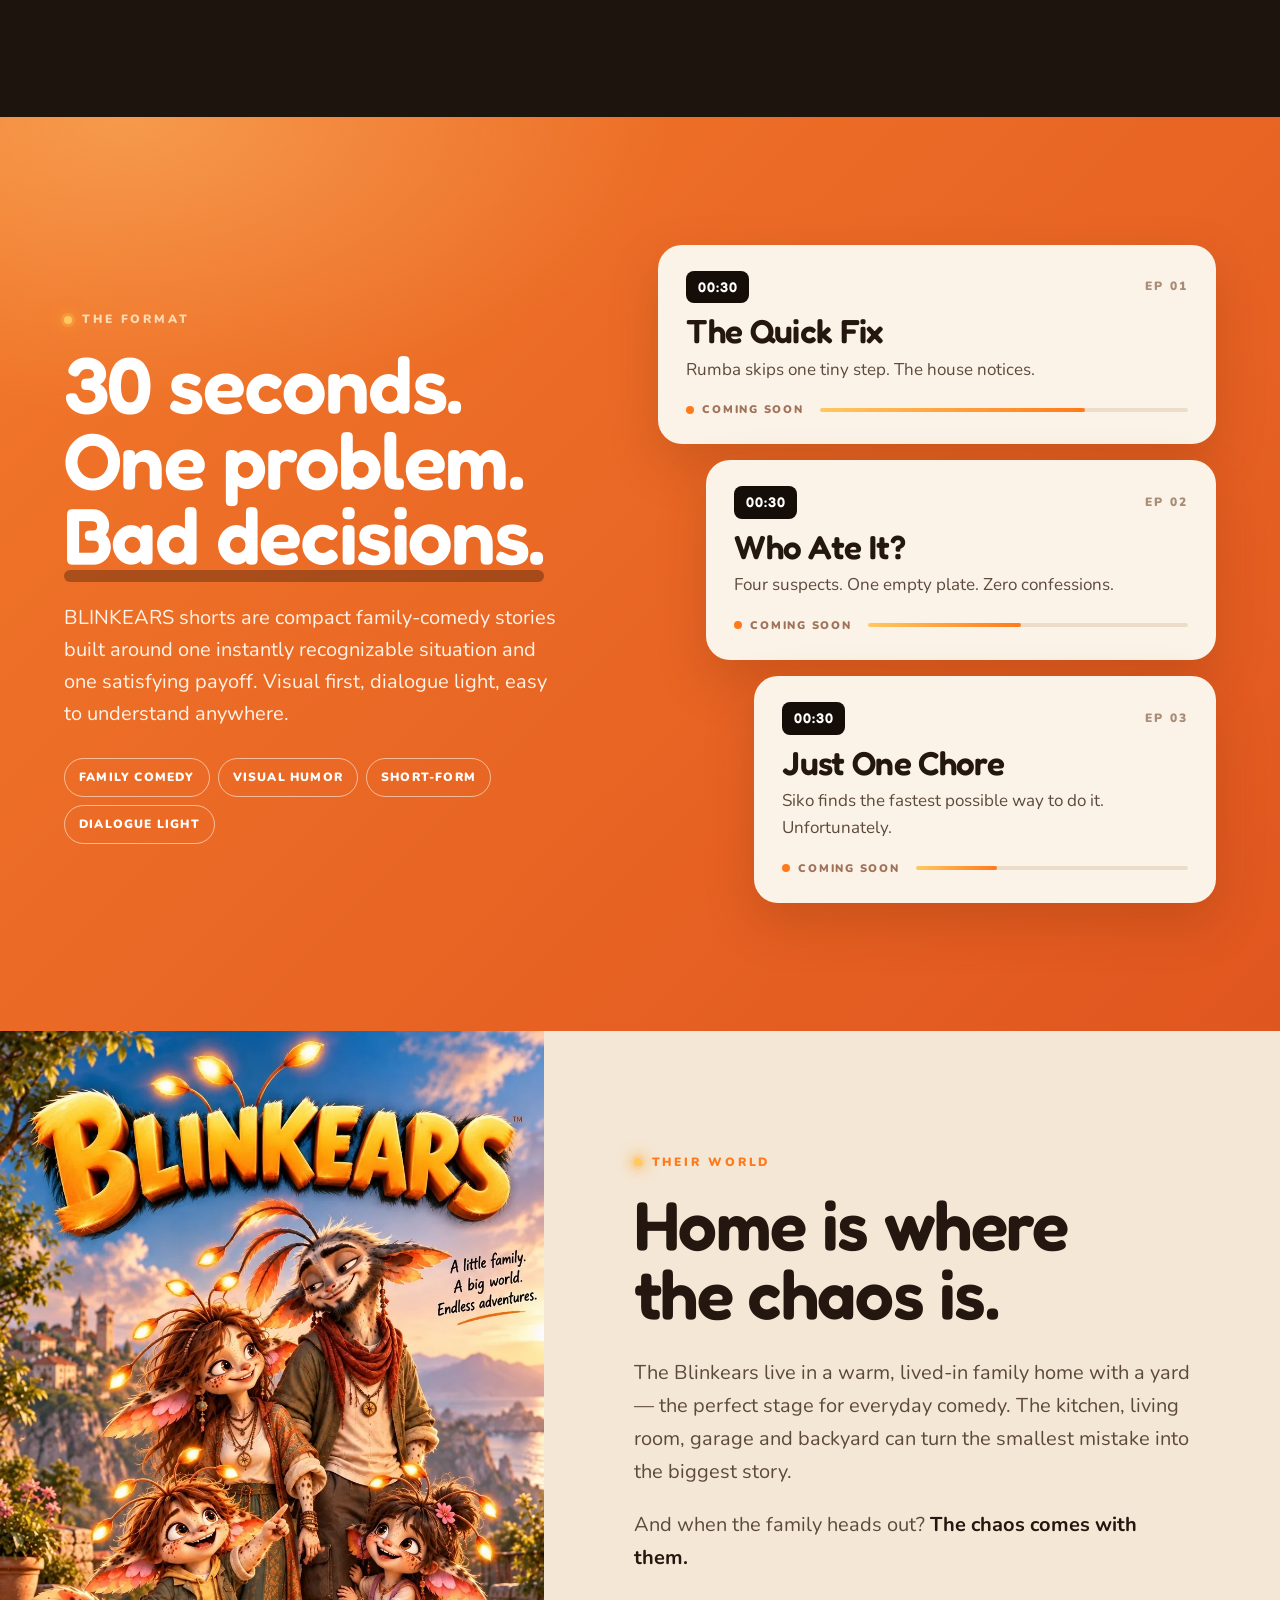
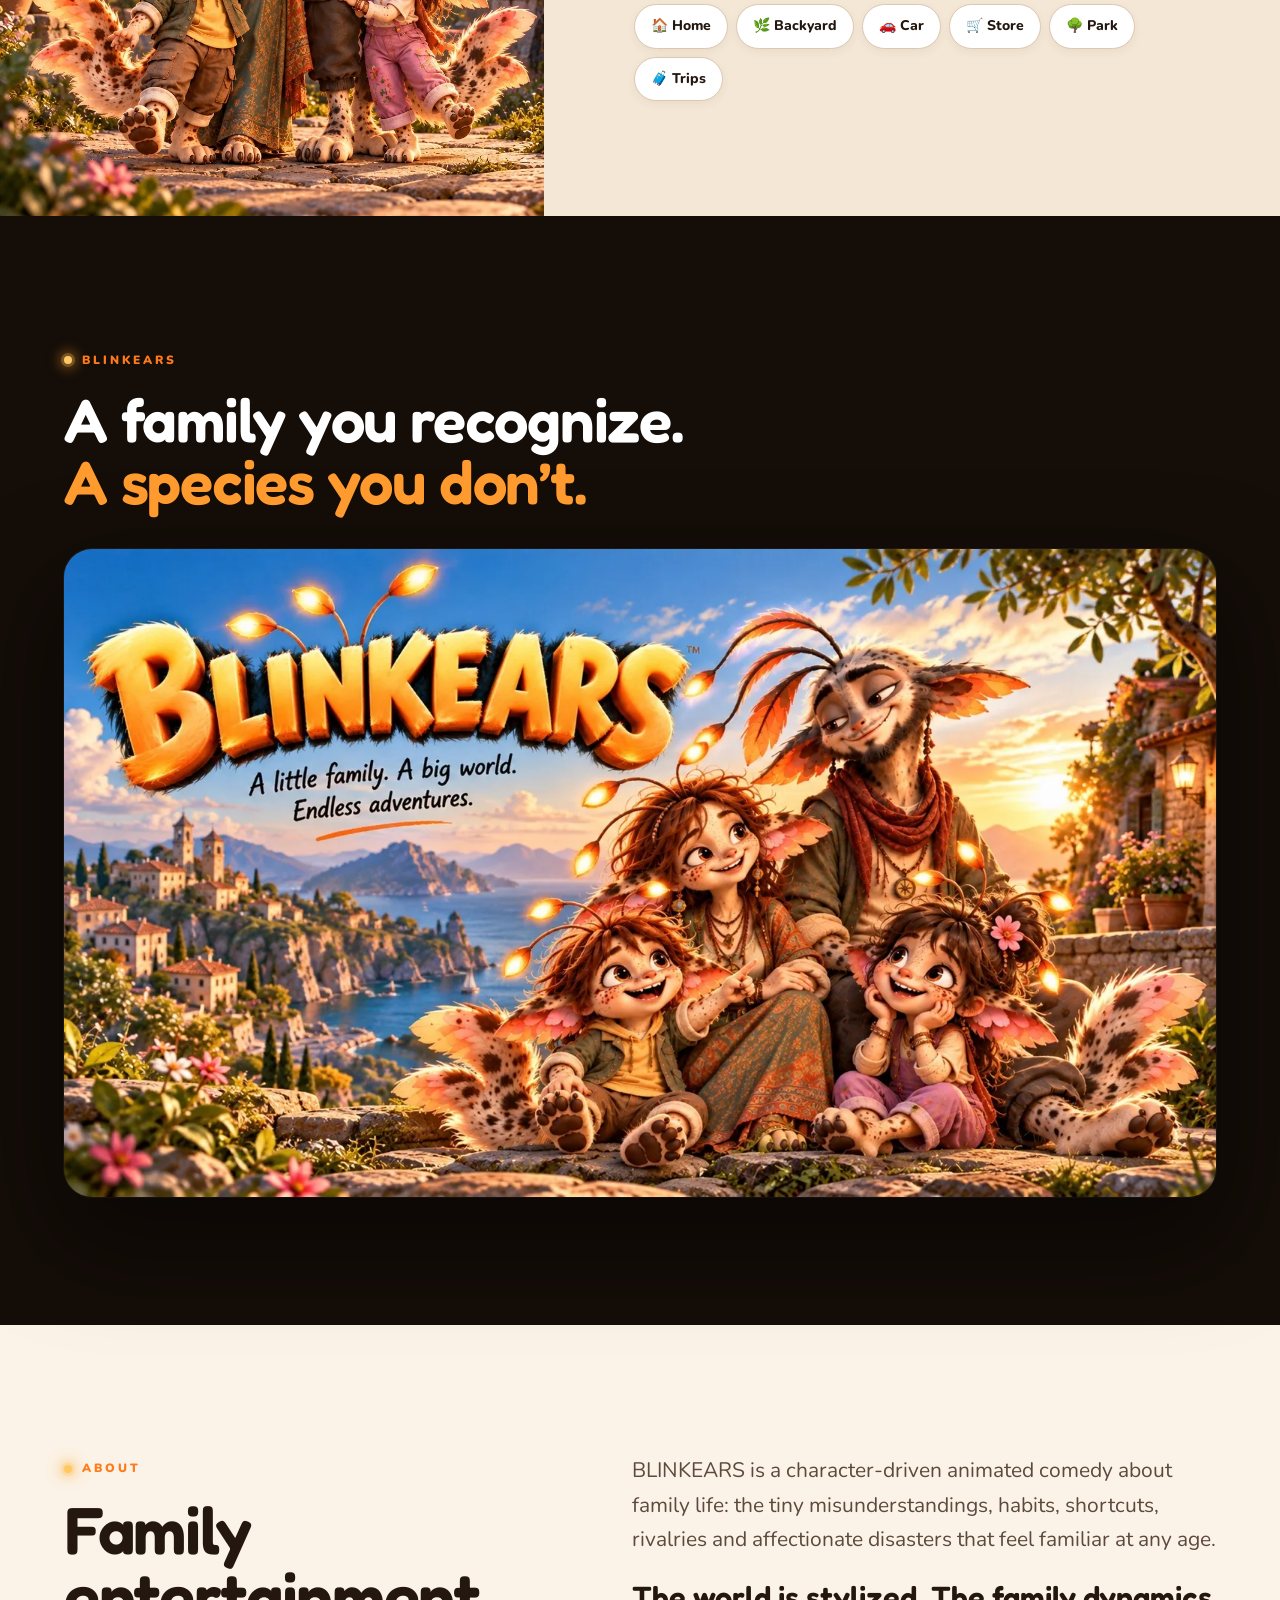
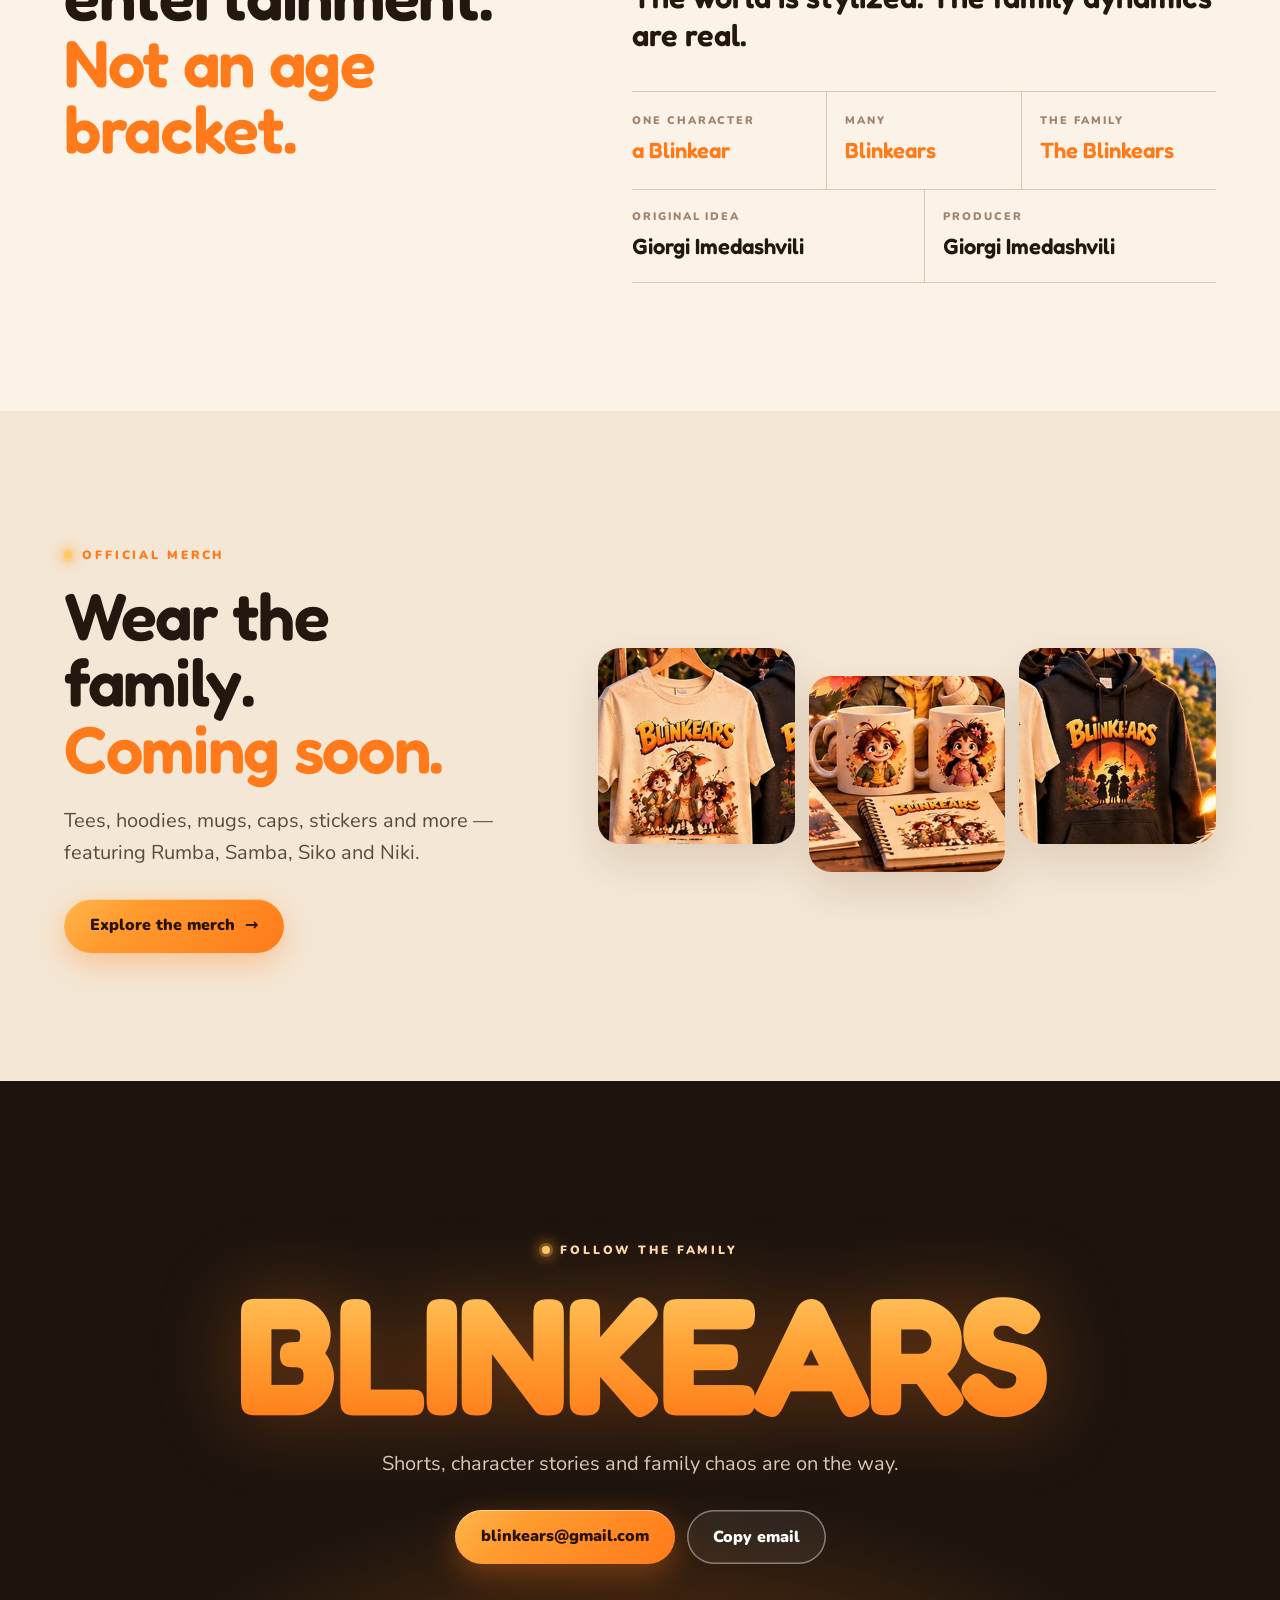
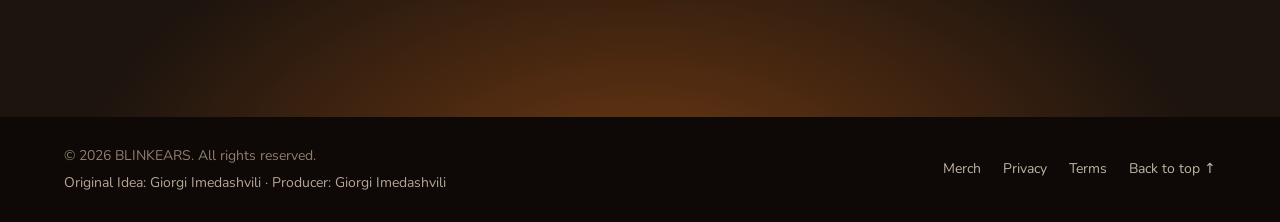
==== commit c3dda8c3: "Add files via upload" ====
--- a/index.html
+++ b/index.html
@@ -31,7 +31,7 @@
 <link rel="stylesheet" href="https://fonts.googleapis.com/css2?family=Fredoka:wght@500;600;700&family=Nunito:wght@400;600;700;800;900&display=swap">
 <link rel="preload" as="image" href="poster-wide.webp" media="(min-width: 721px)">
 <link rel="preload" as="image" href="poster-vertical.webp" media="(max-width: 720px)">
-<link rel="stylesheet" href="style.css?v=16">
+<link rel="stylesheet" href="style.css?v=17">
 
 <script type="application/ld+json">
 {
@@ -62,6 +62,7 @@
     <span class="wm-glow" aria-hidden="true"></span>BLINKEARS
   </a>
   <nav class="site-nav" id="site-nav" aria-label="Main navigation">
+    <a href="#watch">Watch</a>
     <a href="#family">Family</a>
     <a href="#shorts">Shorts</a>
     <a href="#world">Their World</a>
@@ -99,7 +100,7 @@
       <p class="hero-text">Rumba, Samba, Siko and Niki are the Blinkears. Their days begin like everyone else’s. They just rarely end that way.</p>
       <div class="hero-actions">
         <a class="button primary" href="#family">Meet the Blinkears <span aria-hidden="true">→</span></a>
-        <a class="button ghost" href="#shorts"><span class="play" aria-hidden="true"></span>30-second shorts</a>
+        <a class="button ghost" href="#watch"><span class="play" aria-hidden="true"></span>Watch the intro</a>
       </div>
     </div>
   </div>
@@ -112,6 +113,25 @@
     <span>Family comedy</span><i></i><span>30-second shorts</span><i></i><span>Visual humor</span><i></i><span>Rumba</span><i></i><span>Samba</span><i></i><span>Siko</span><i></i><span>Niki</span><i></i>
   </div>
 </div>
+
+<!-- WATCH -->
+<section id="watch" class="watch-section" aria-labelledby="watch-title">
+  <div class="fireflies" aria-hidden="true"></div>
+  <div class="wrap watch-grid">
+    <div class="watch-copy">
+      <p class="kicker light reveal">Now playing</p>
+      <h2 id="watch-title" class="reveal">Meet the<br><span class="glow-text">Blinkears.</span></h2>
+      <p class="reveal">You caught them at a bad moment. They’d like to make a good first impression. It’s going great.</p>
+      <p class="watch-meta reveal"><span>00:30</span><span>Episode 00 · The Introduction</span></p>
+    </div>
+    <div class="phone reveal">
+      <video class="watch-video" controls playsinline preload="none" poster="meet-the-blinkears-poster.jpg" width="480" height="854">
+        <source src="meet-the-blinkears.mp4" type="video/mp4">
+      </video>
+      <button class="play-overlay" type="button" aria-label="Play Meet the Blinkears"><span></span></button>
+    </div>
+  </div>
+</section>
 
 <!-- STATEMENT -->
 <section class="statement">
@@ -354,6 +374,6 @@
   </div>
 </dialog>
 <div class="toast" role="status" aria-live="polite"></div>
-<script src="app.js?v=16" defer></script>
+<script src="app.js?v=17" defer></script>
 </body>
 </html>
--- a/style.css
+++ b/style.css
@@ -93,6 +93,23 @@
 .ticker span{font-family:var(--display);font-weight:600;font-size:22px;letter-spacing:.02em;text-transform:uppercase;white-space:nowrap}
 .ticker i{width:10px;height:10px;border-radius:50%;background:#fff6d8;box-shadow:0 0 12px 3px rgba(255,246,200,.9);flex:none}
 @keyframes ticker{to{transform:translateX(-50%)}}
+
+/* ---------- Watch ---------- */
+.watch-section{position:relative;overflow:hidden;padding:clamp(80px,10vw,130px) var(--gutter);background:radial-gradient(900px 500px at 75% 40%,rgba(255,122,26,.25),transparent 65%),var(--night);color:#fff}
+.watch-grid{position:relative;z-index:2;display:grid;grid-template-columns:1fr auto;gap:clamp(40px,7vw,110px);align-items:center}
+.watch-copy h2{font-size:clamp(50px,6.4vw,96px);line-height:.95;letter-spacing:-.035em;margin-bottom:24px}
+.watch-copy>p:not(.kicker){font-size:20px;color:#eadbcc;max-width:480px}
+.watch-meta{display:flex;flex-wrap:wrap;gap:10px;margin-top:26px!important}
+.watch-meta span{padding:8px 14px;border-radius:999px;border:1.5px solid rgba(255,255,255,.3);font-size:12px;font-weight:900;letter-spacing:.12em;text-transform:uppercase}
+.watch-meta span:first-child{background:var(--ember);border-color:var(--ember);color:#2a1206}
+.phone{position:relative;width:min(380px,80vw);aspect-ratio:9/16;border-radius:34px;overflow:hidden;background:#000;box-shadow:0 0 0 8px #1f1510,0 0 0 9px rgba(255,255,255,.08),0 40px 90px rgba(0,0,0,.55),0 0 80px rgba(255,122,26,.25)}
+.watch-video{display:block;width:100%;height:100%;object-fit:cover;background:#000}
+.play-overlay{position:absolute;inset:0;display:grid;place-items:center;border:0;background:linear-gradient(180deg,transparent 55%,rgba(0,0,0,.35));cursor:pointer}
+.play-overlay span{width:84px;height:84px;border-radius:50%;background:rgba(255,155,46,.92);box-shadow:0 0 0 10px rgba(255,155,46,.25),0 0 40px rgba(255,160,40,.7);position:relative;transition:transform .25s var(--ease)}
+.play-overlay span::after{content:"";position:absolute;left:34px;top:26px;border-left:26px solid #2a1206;border-top:16px solid transparent;border-bottom:16px solid transparent}
+.play-overlay:hover span{transform:scale(1.08)}
+.phone.playing .play-overlay{display:none}
+@media (max-width:900px){.watch-grid{grid-template-columns:1fr;justify-items:center;text-align:center}.watch-copy>p:not(.kicker){margin-left:auto;margin-right:auto}.watch-meta{justify-content:center}}
 
 /* ---------- Statement ---------- */
 .statement{padding:clamp(80px,11vw,150px) var(--gutter)}
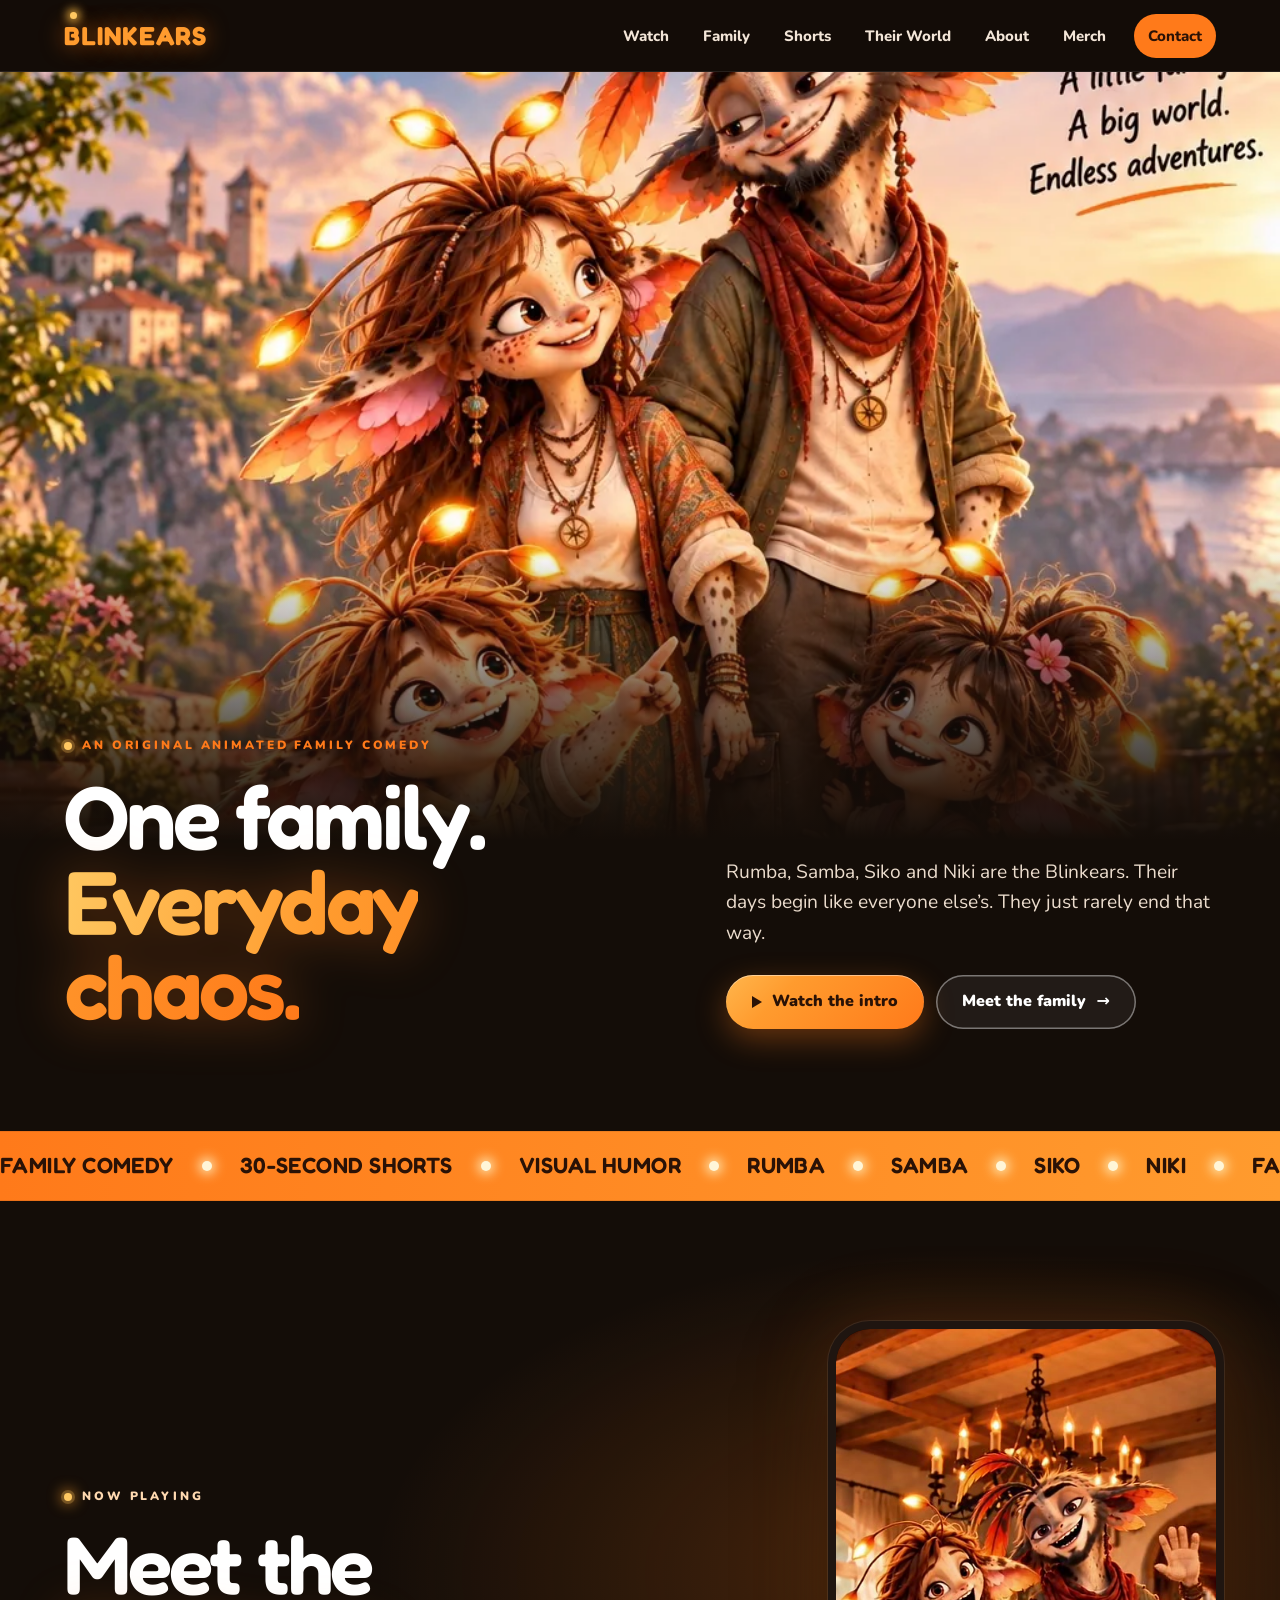
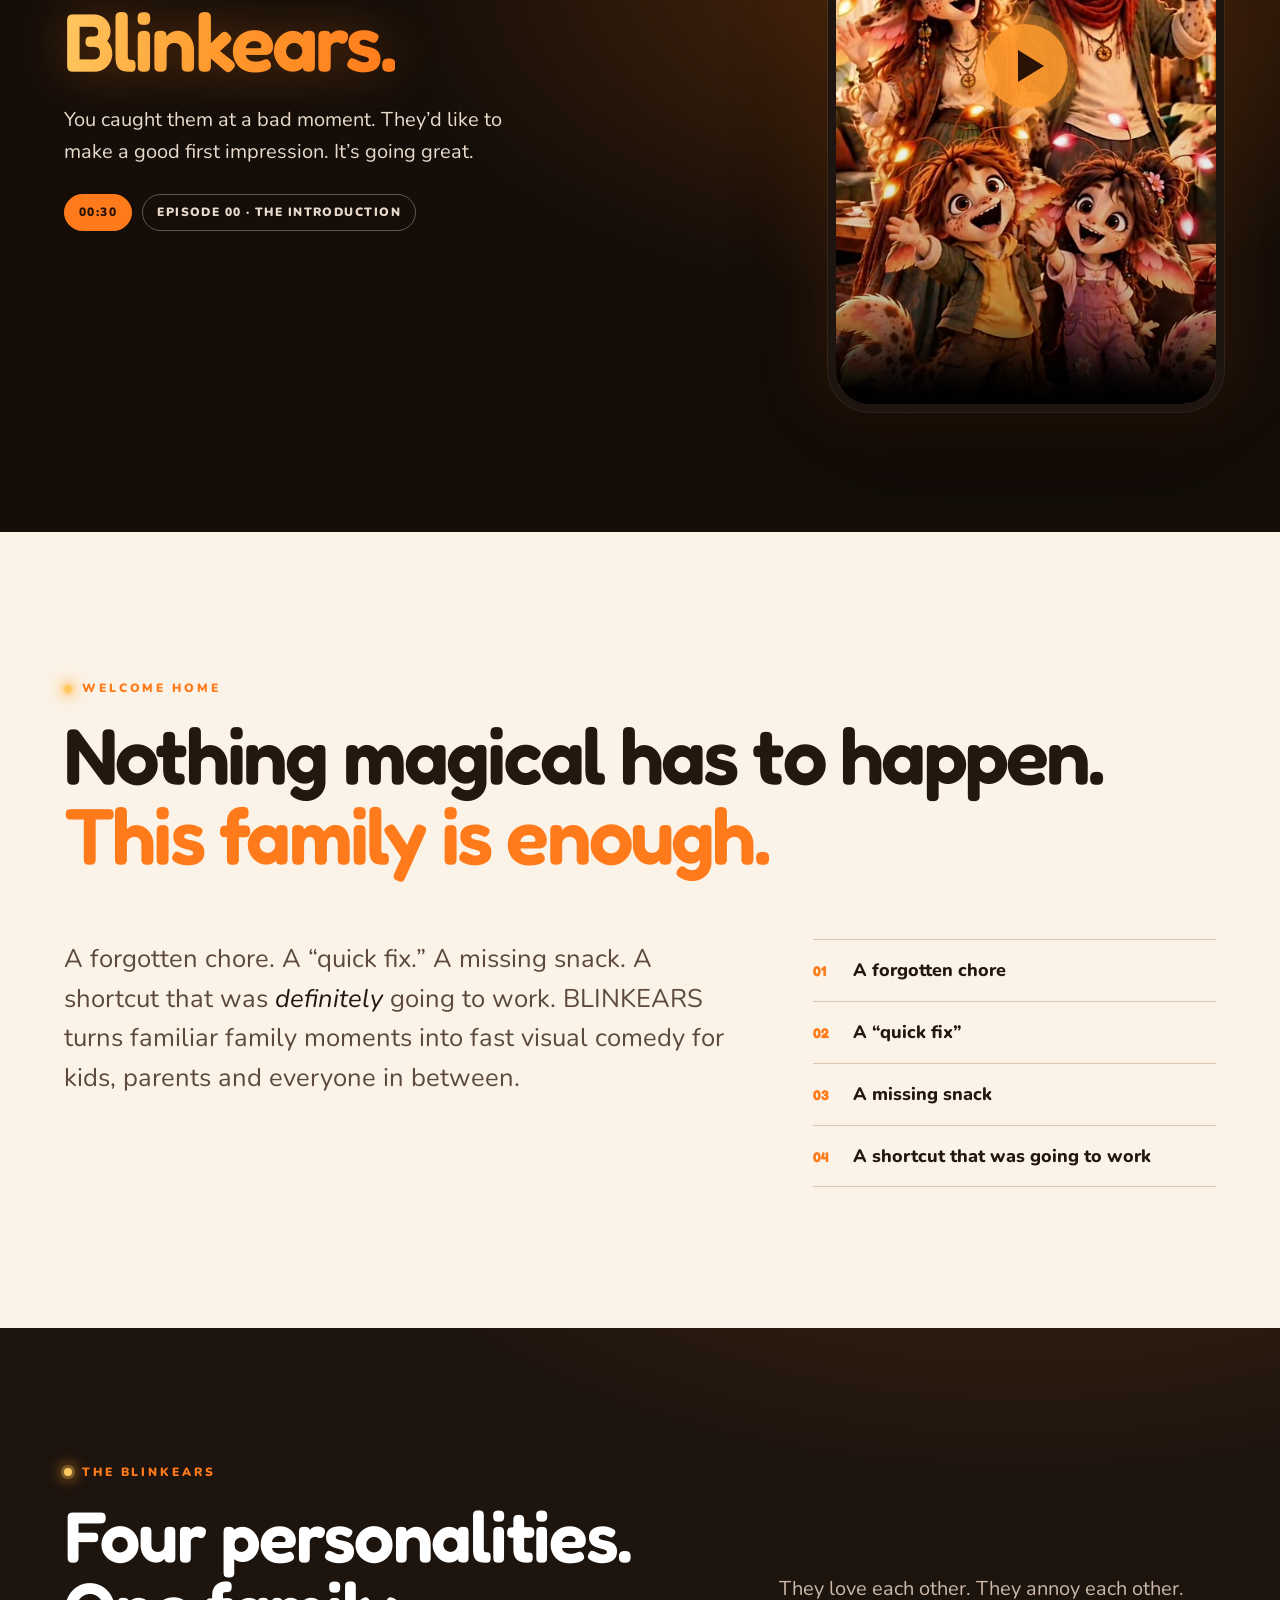
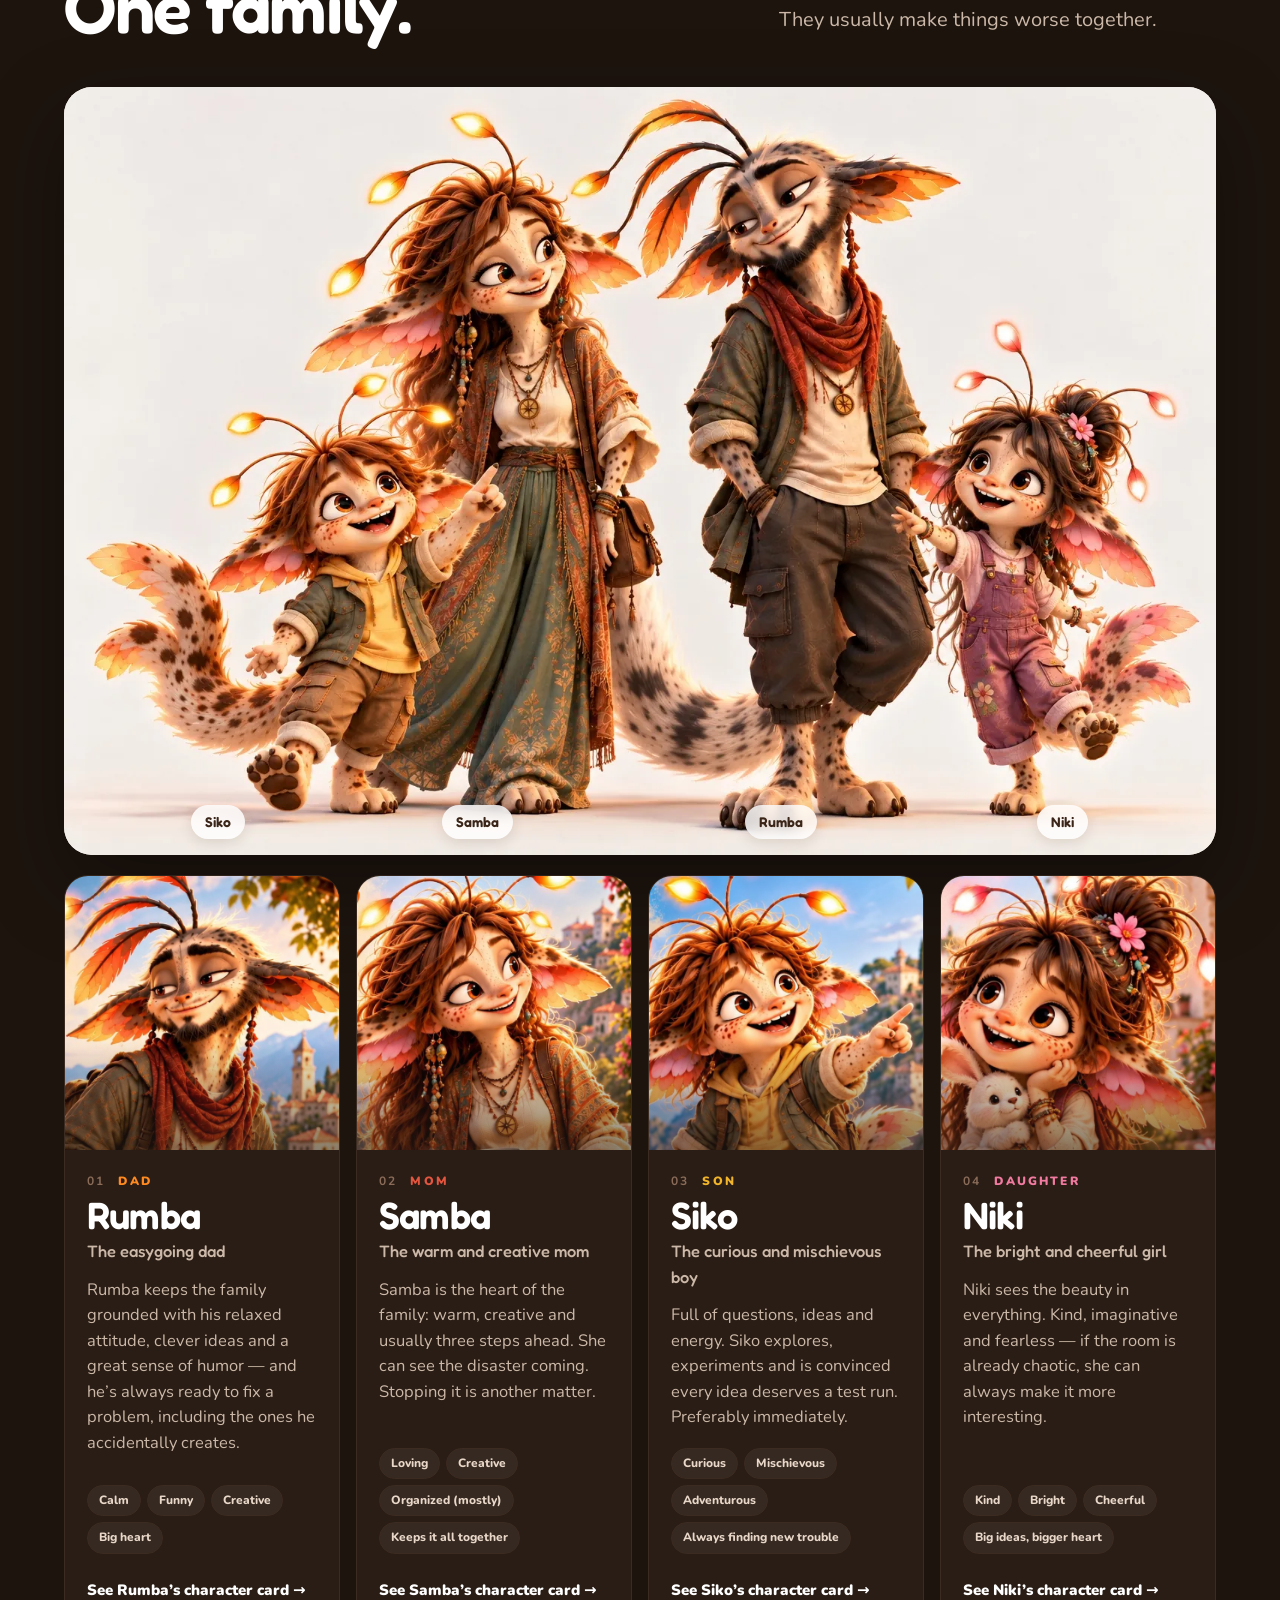
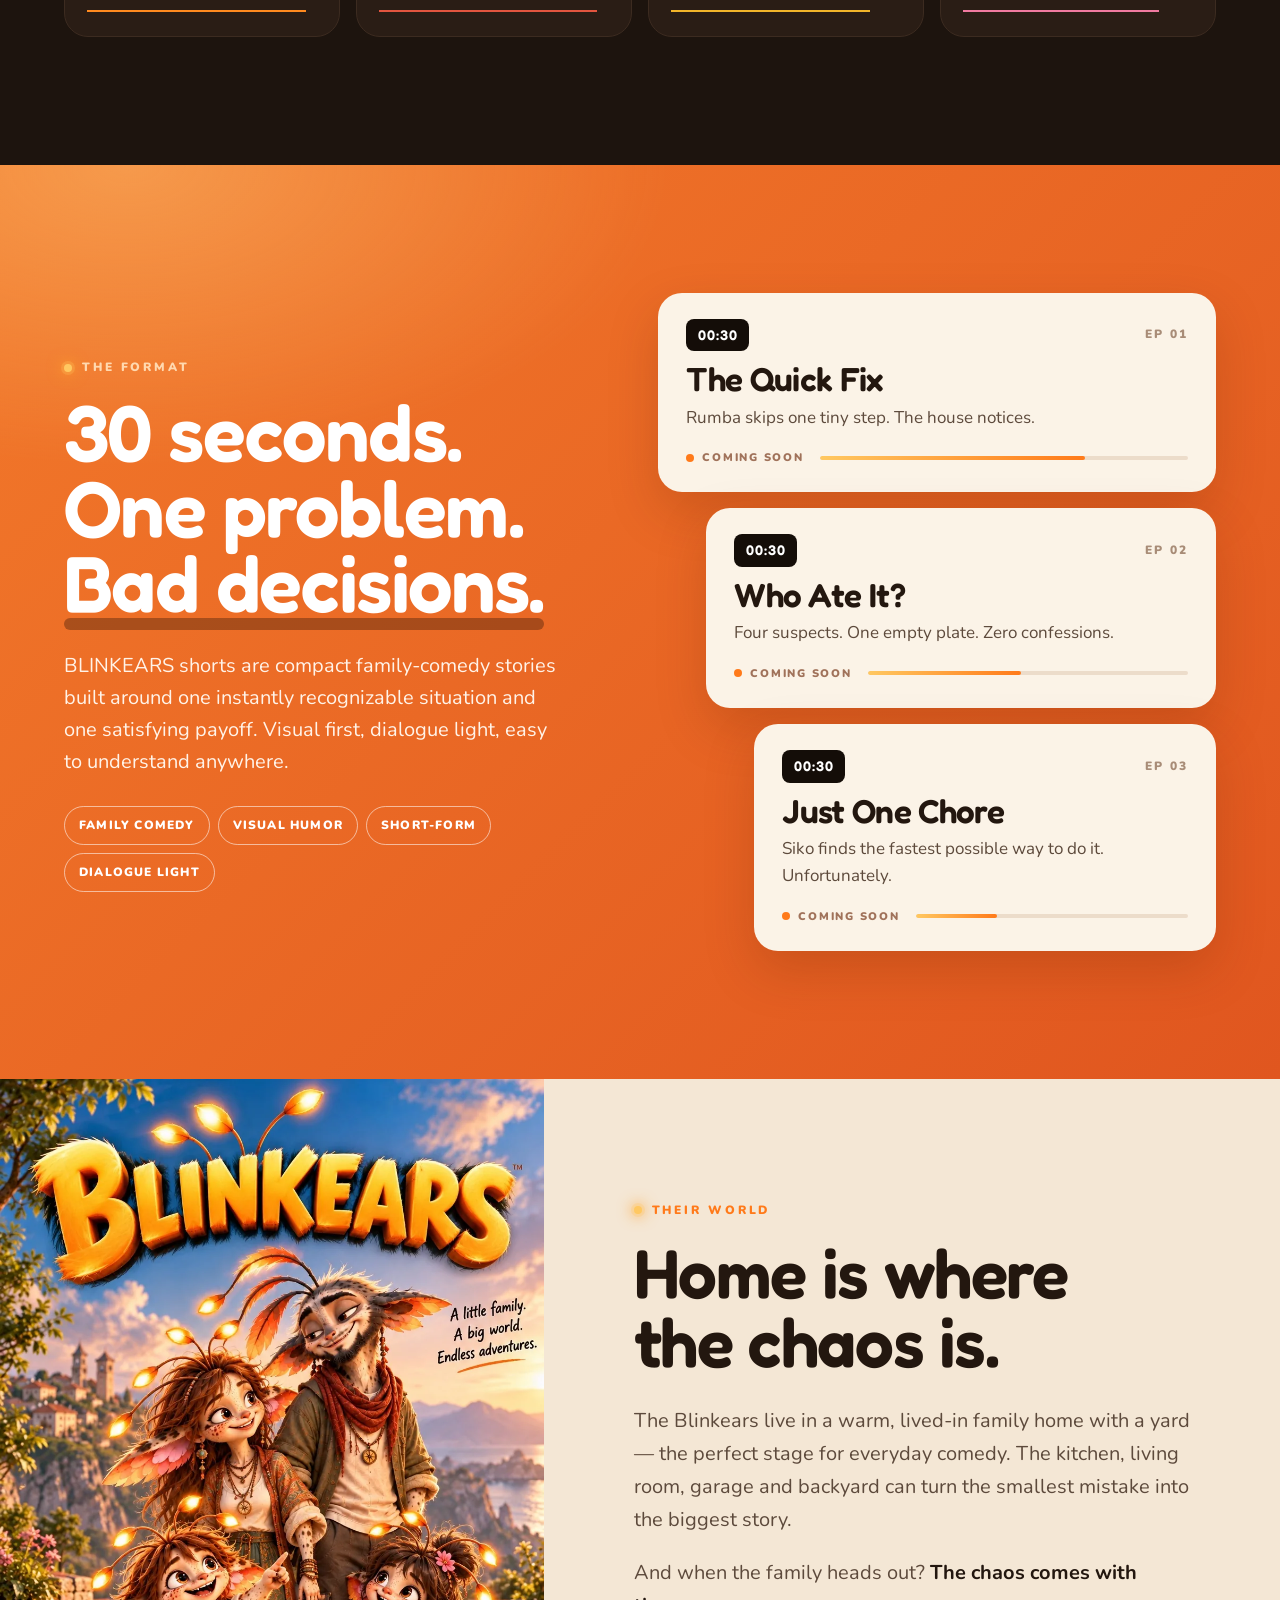
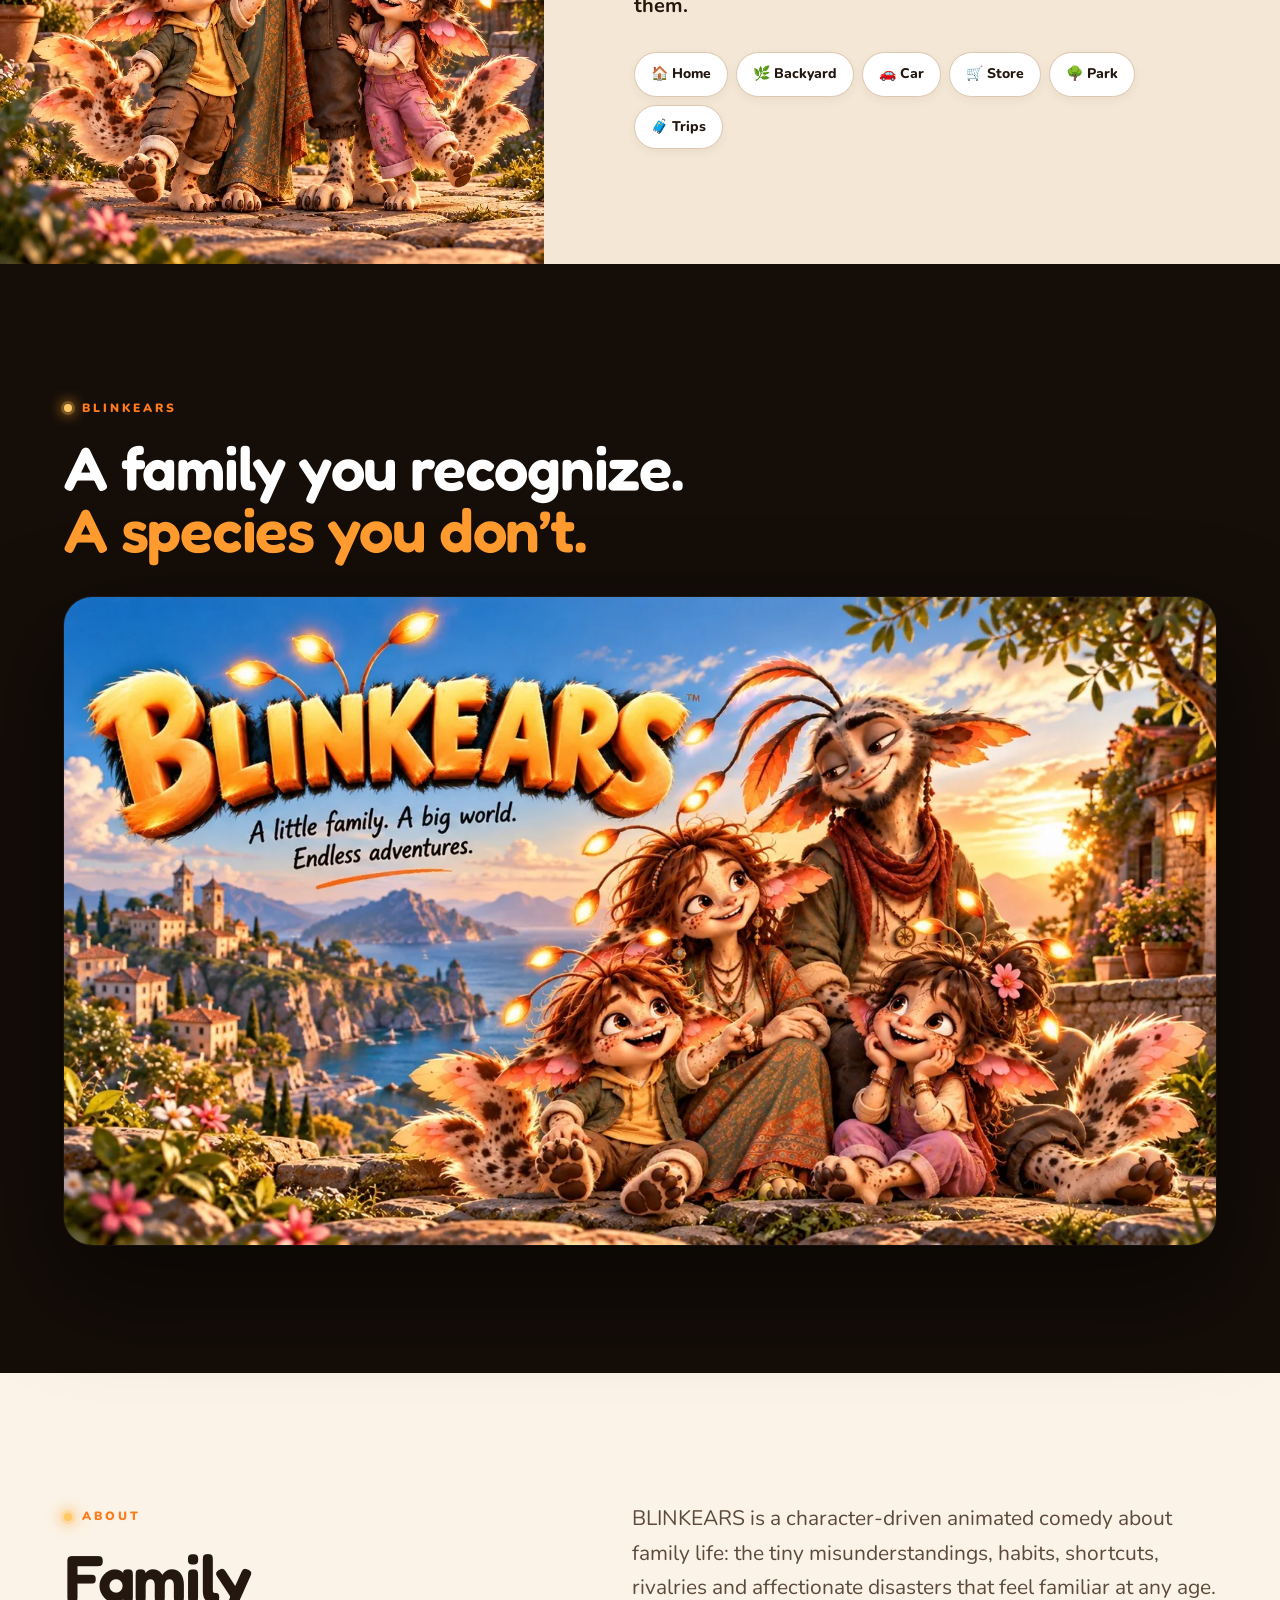
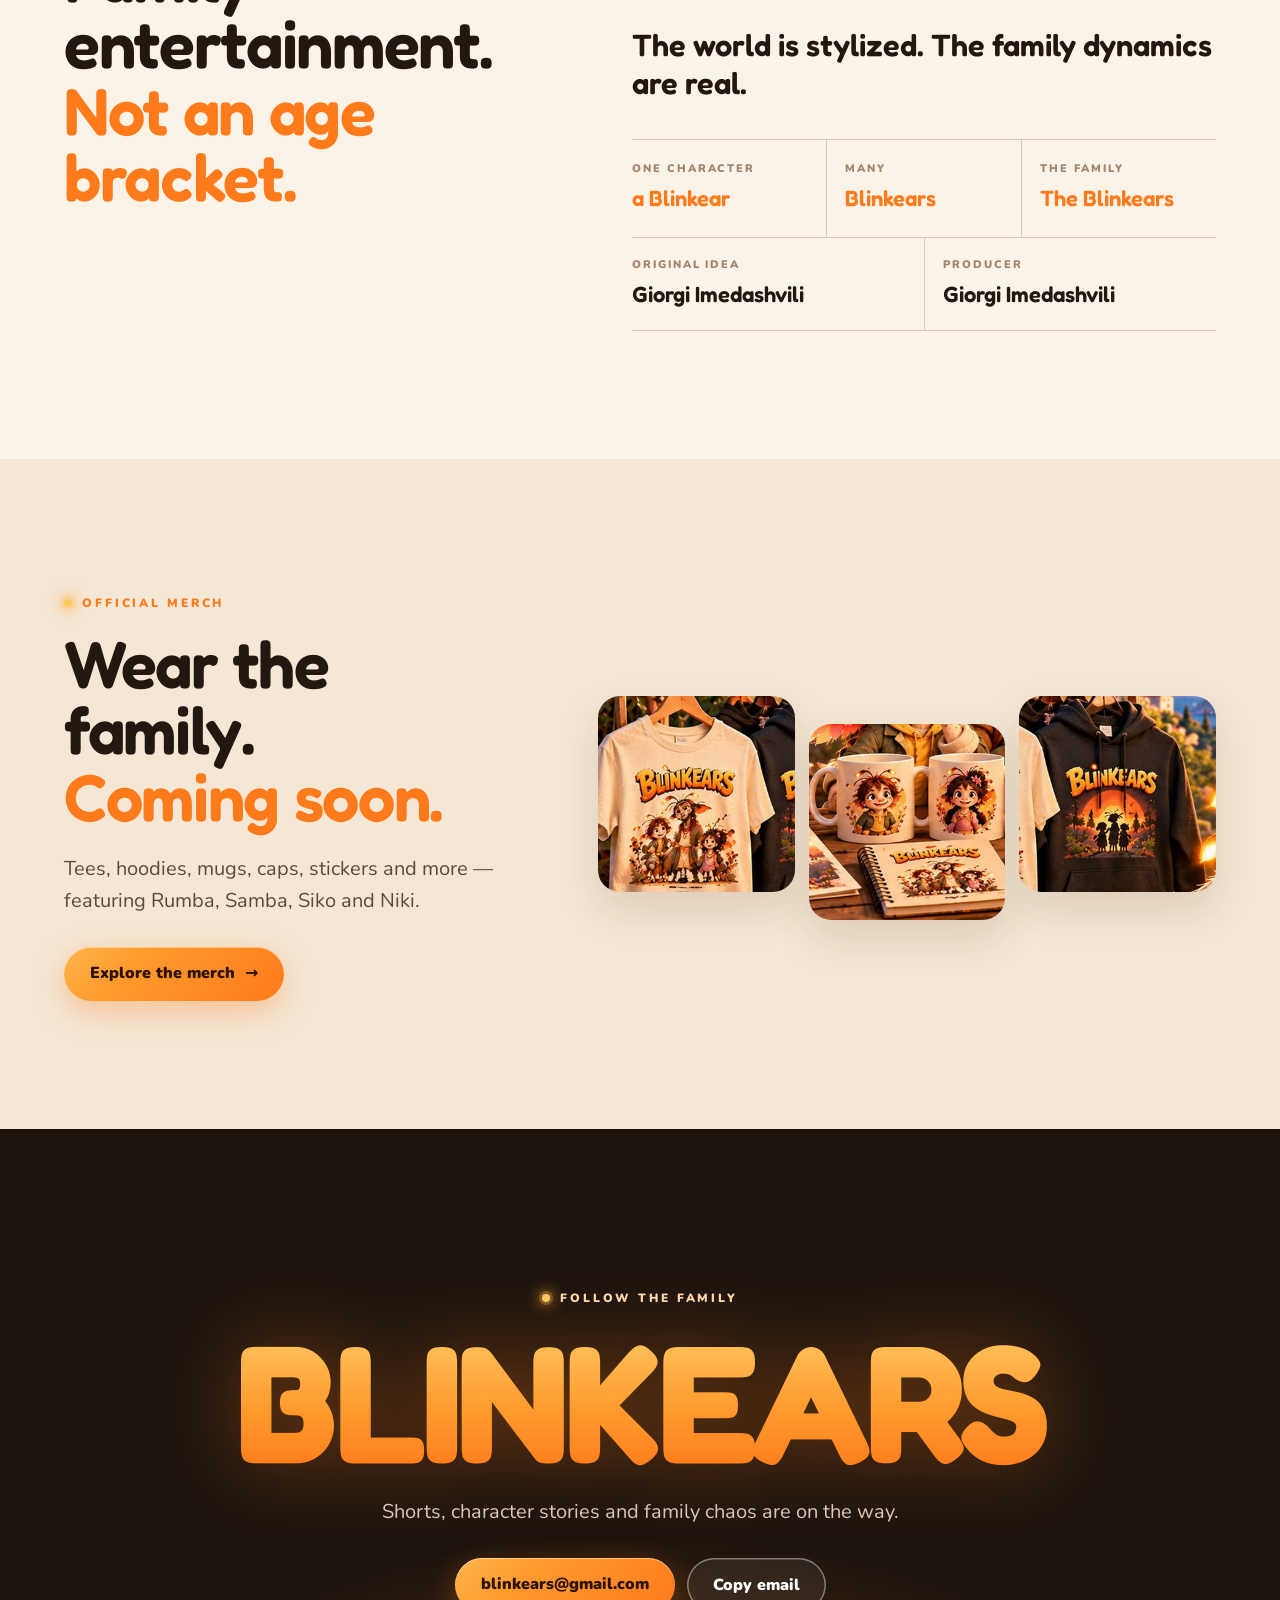
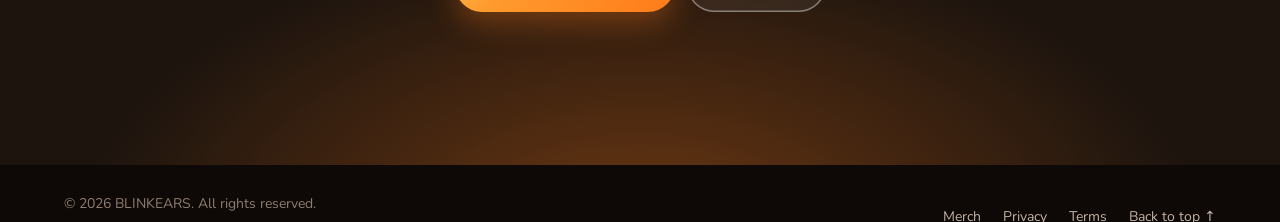
==== commit 1f3fecda: "Add files via upload" ====
--- a/index.html
+++ b/index.html
@@ -31,7 +31,7 @@
 <link rel="stylesheet" href="https://fonts.googleapis.com/css2?family=Fredoka:wght@500;600;700&family=Nunito:wght@400;600;700;800;900&display=swap">
 <link rel="preload" as="image" href="poster-wide.webp" media="(min-width: 721px)">
 <link rel="preload" as="image" href="poster-vertical.webp" media="(max-width: 720px)">
-<link rel="stylesheet" href="style.css?v=17">
+<link rel="stylesheet" href="style.css?v=18">
 
 <script type="application/ld+json">
 {
@@ -99,8 +99,8 @@
     <div class="hero-side reveal">
       <p class="hero-text">Rumba, Samba, Siko and Niki are the Blinkears. Their days begin like everyone else’s. They just rarely end that way.</p>
       <div class="hero-actions">
-        <a class="button primary" href="#family">Meet the Blinkears <span aria-hidden="true">→</span></a>
-        <a class="button ghost" href="#watch"><span class="play" aria-hidden="true"></span>Watch the intro</a>
+        <a class="button primary" href="#watch"><span class="play" aria-hidden="true"></span>Watch the intro</a>
+        <a class="button ghost" href="#family">Meet the family <span aria-hidden="true">→</span></a>
       </div>
     </div>
   </div>
@@ -374,6 +374,6 @@
   </div>
 </dialog>
 <div class="toast" role="status" aria-live="polite"></div>
-<script src="app.js?v=17" defer></script>
+<script src="app.js?v=18" defer></script>
 </body>
 </html>
--- a/style.css
+++ b/style.css
@@ -50,6 +50,7 @@
 .button.primary:hover{transform:translateY(-2px);box-shadow:0 16px 40px rgba(255,122,26,.5),inset 0 1px 0 rgba(255,255,255,.45)}
 .button.ghost{background:rgba(255,255,255,.06);color:#fff;box-shadow:inset 0 0 0 1.5px rgba(255,255,255,.4)}
 .button.ghost:hover{background:rgba(255,255,255,.14);transform:translateY(-2px)}
+.button.primary .play{border-left-color:#2a1206;filter:none}
 .play{width:0;height:0;border-left:10px solid var(--glow);border-top:6px solid transparent;border-bottom:6px solid transparent;filter:drop-shadow(0 0 6px rgba(255,180,60,.8))}
 
 /* ---------- Header ---------- */
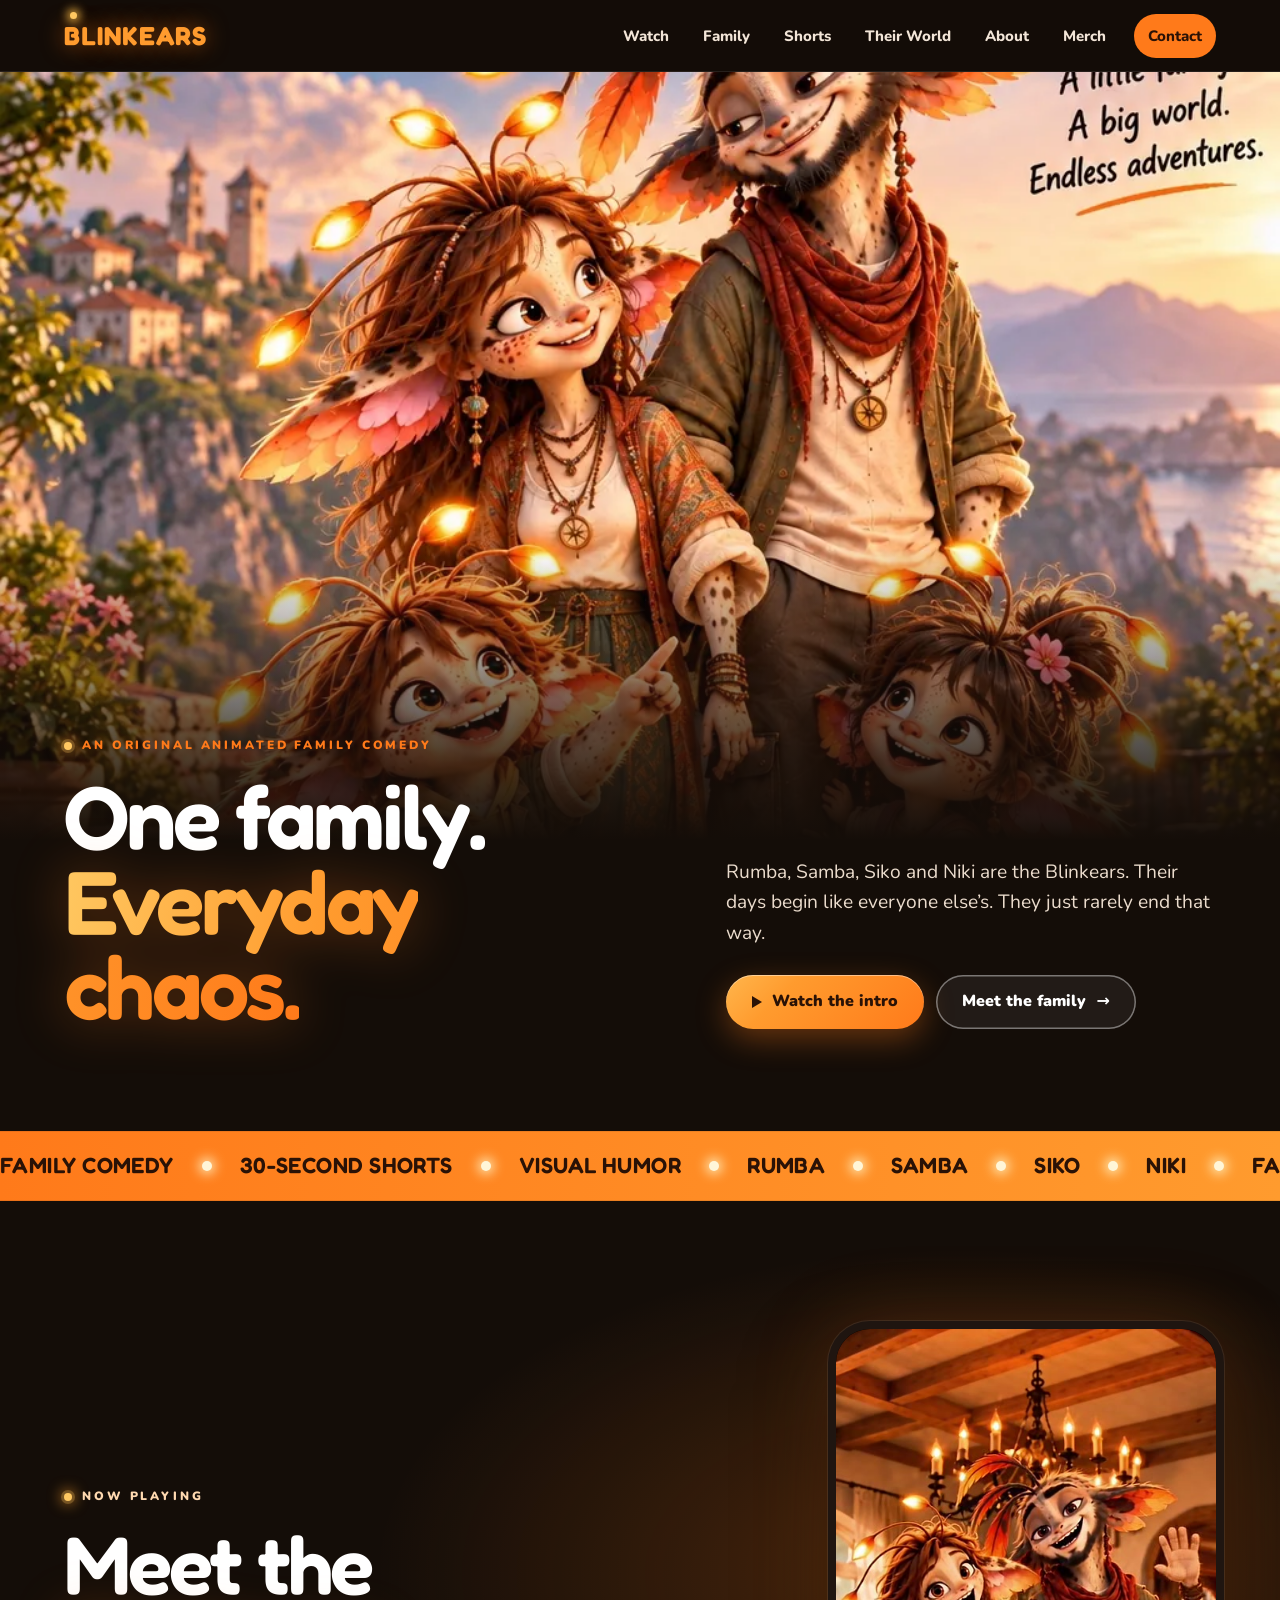
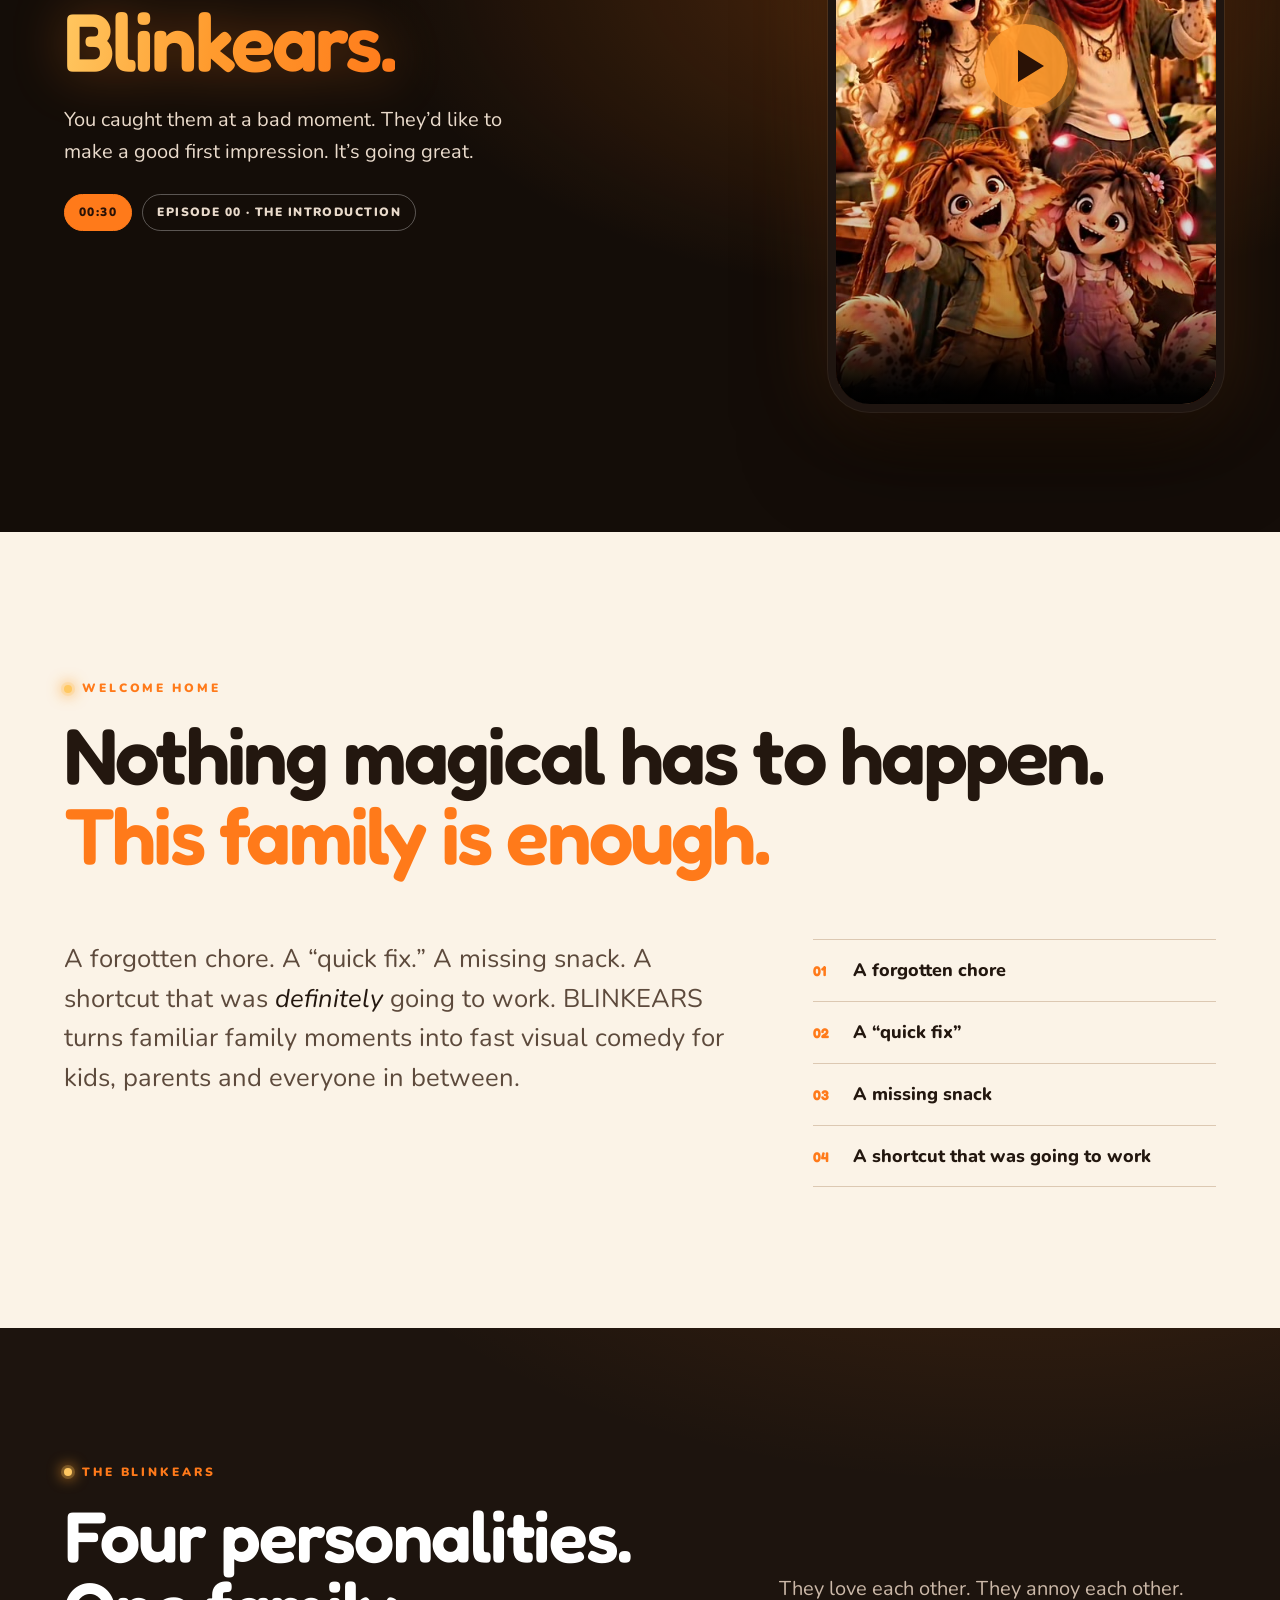
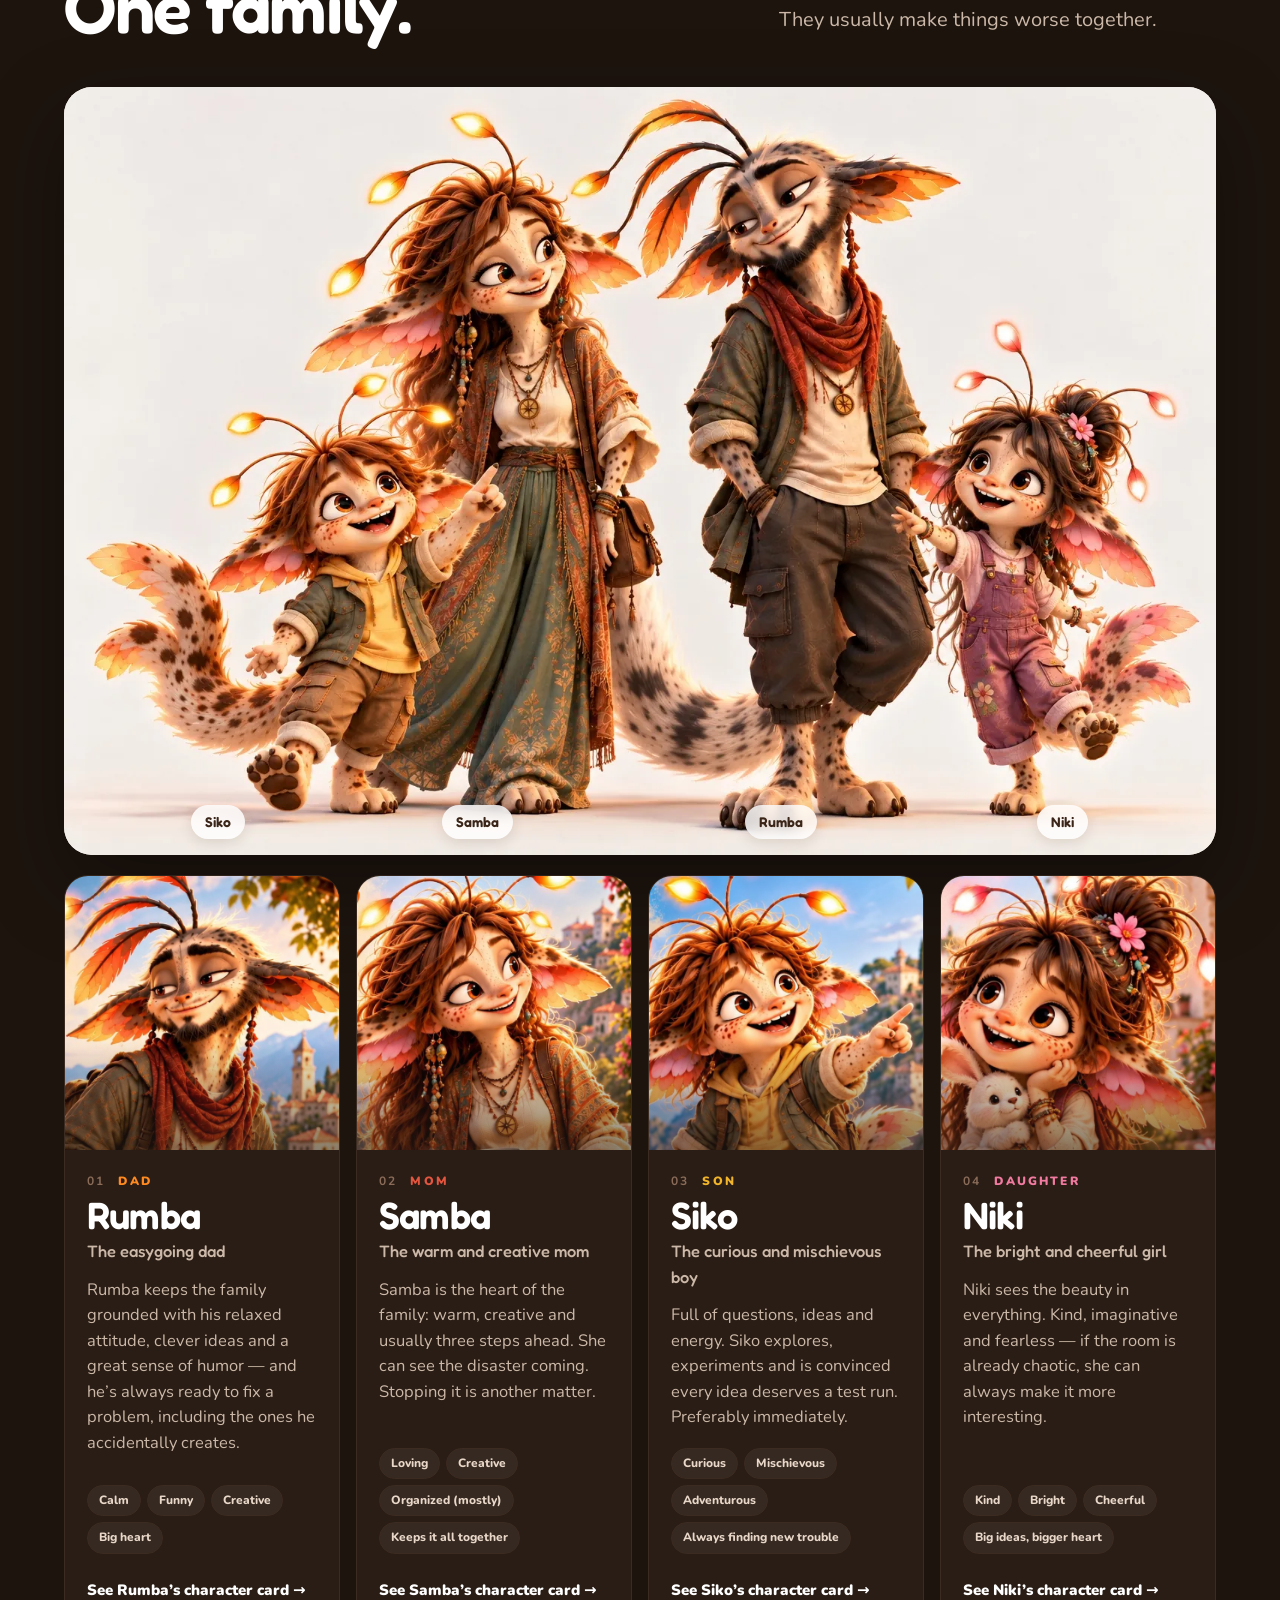
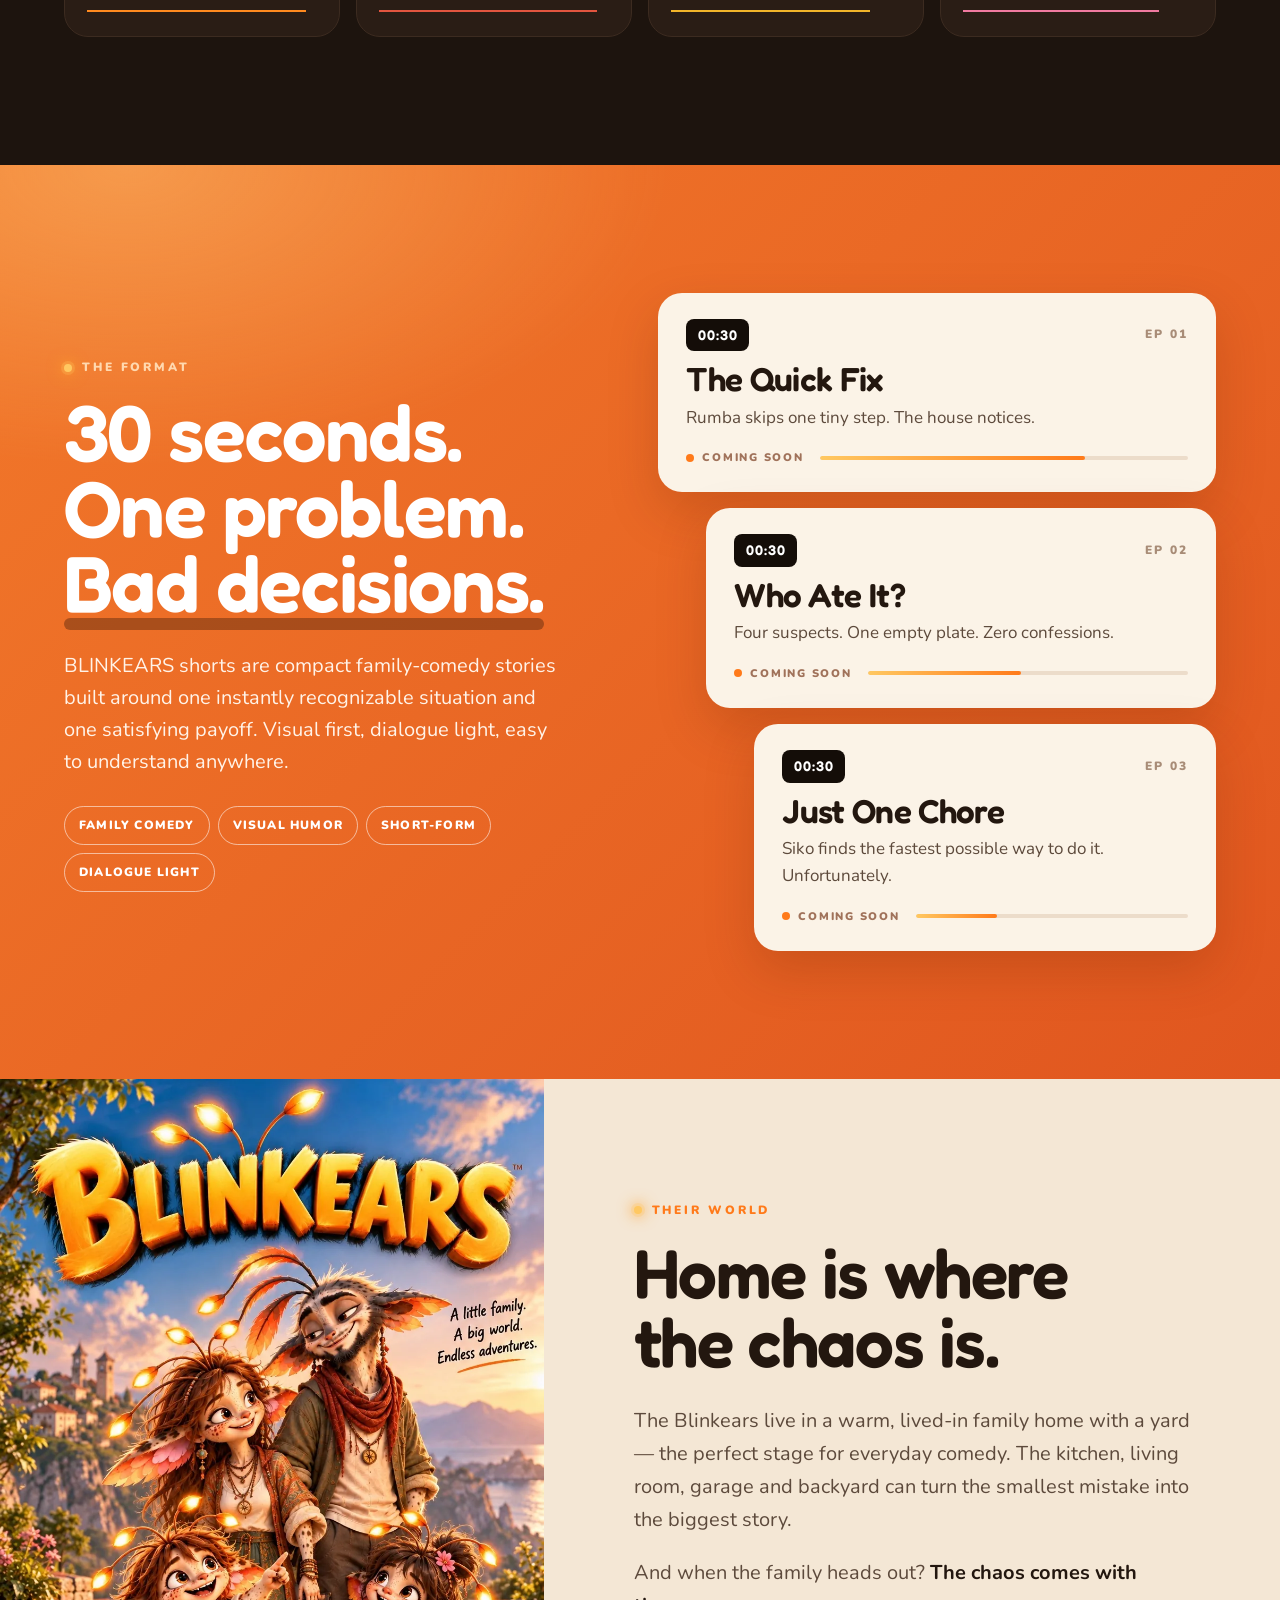
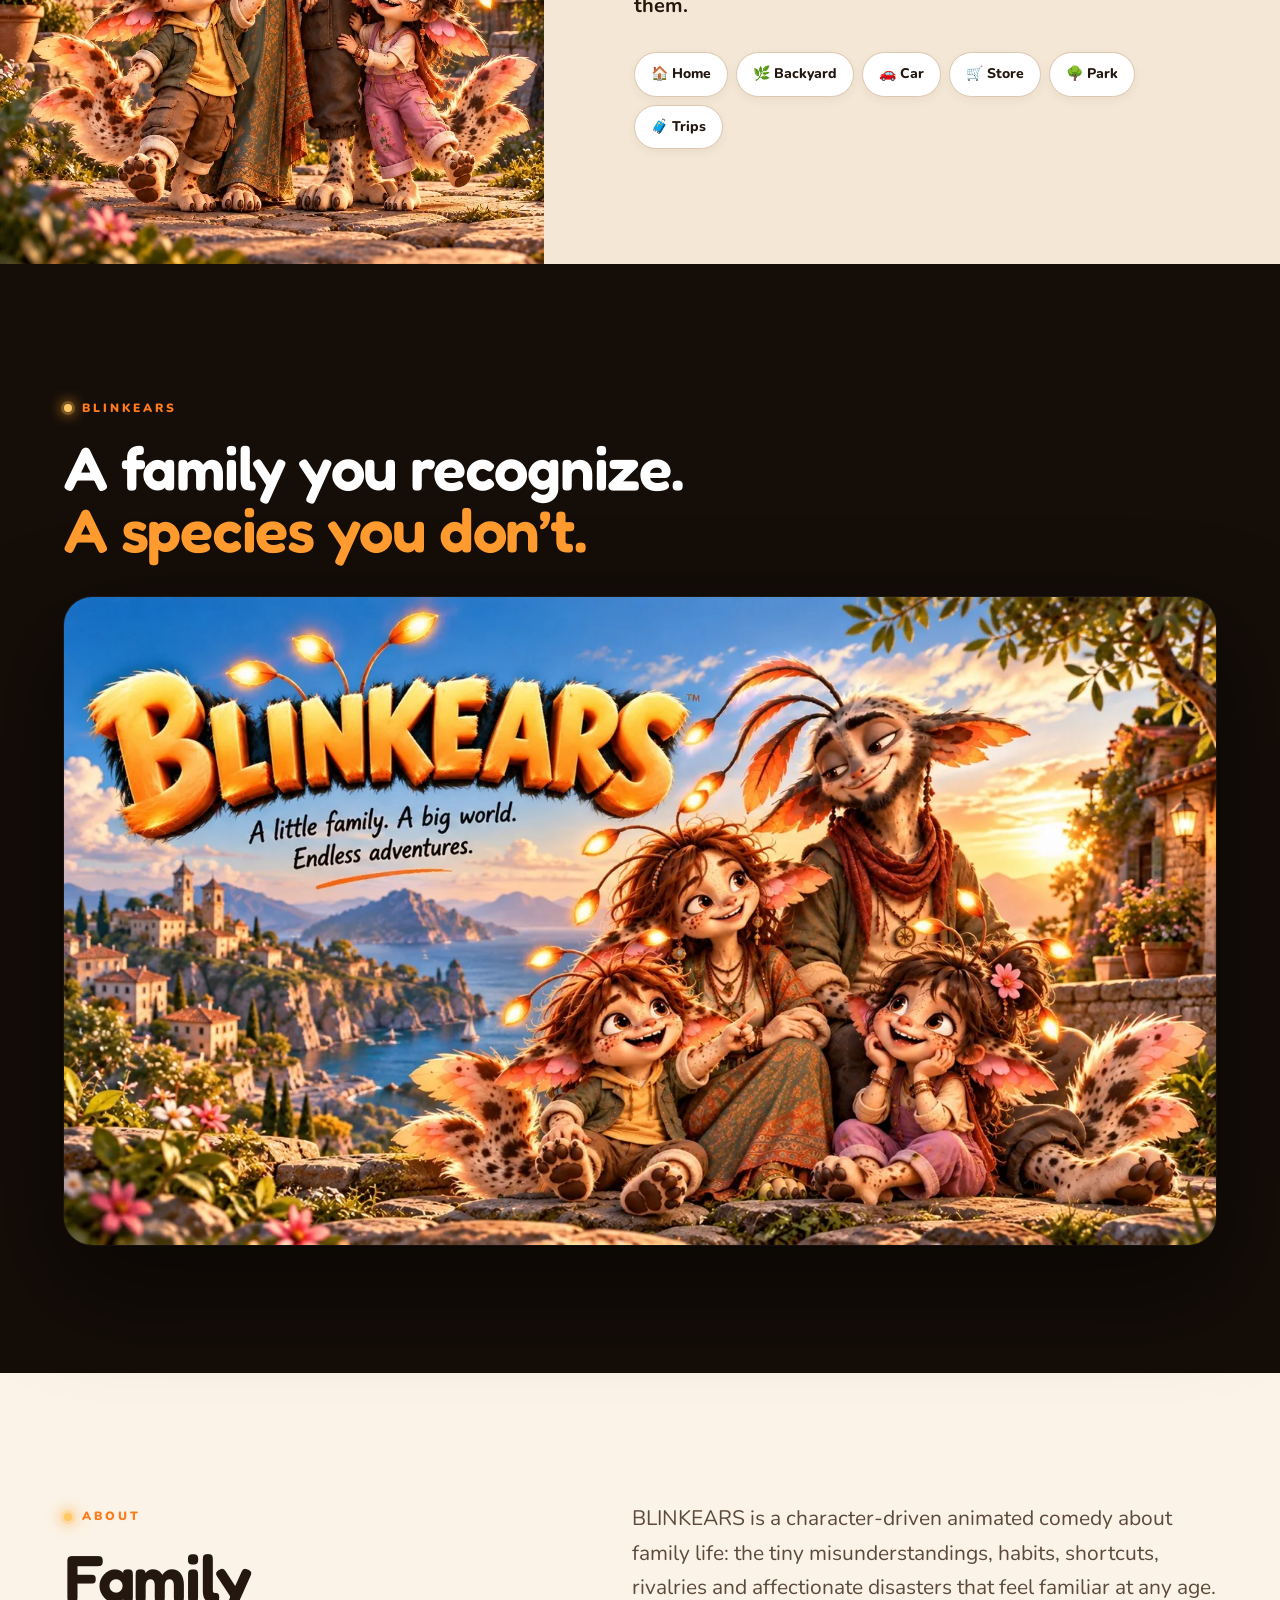
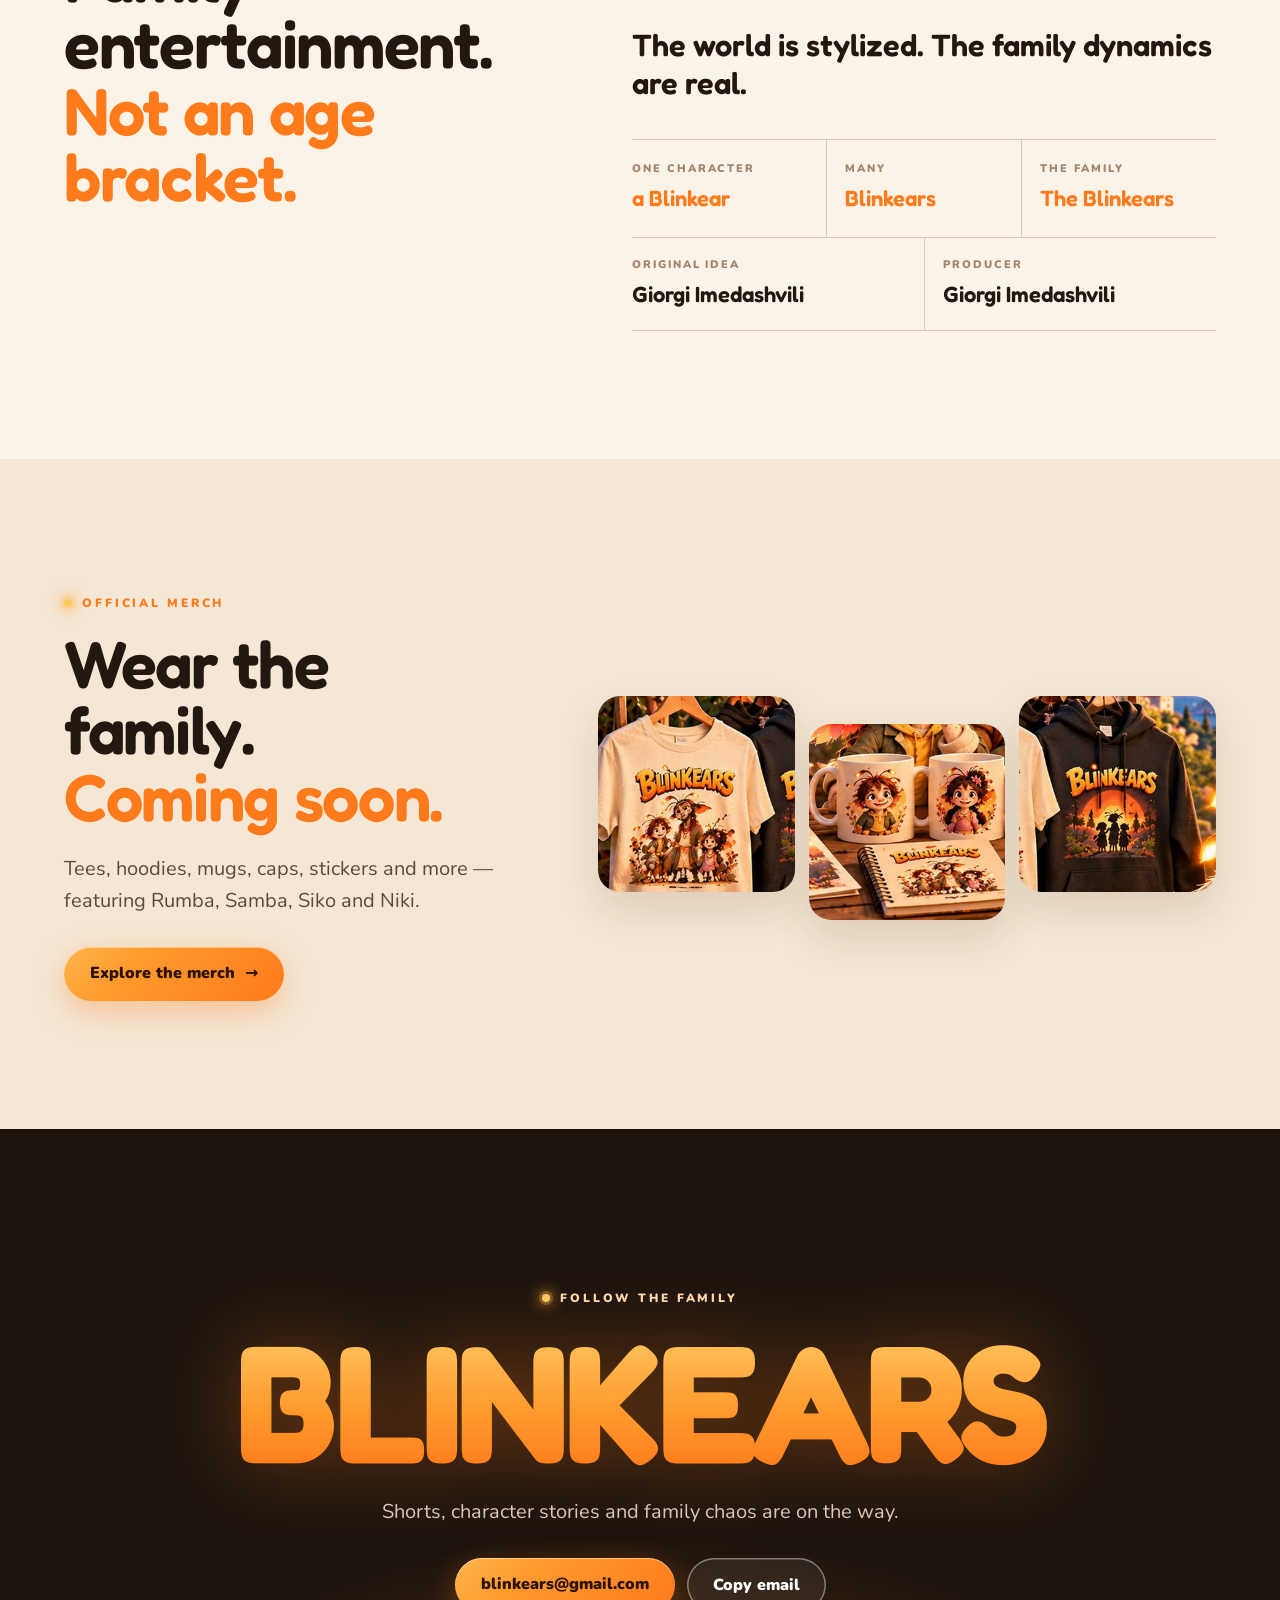
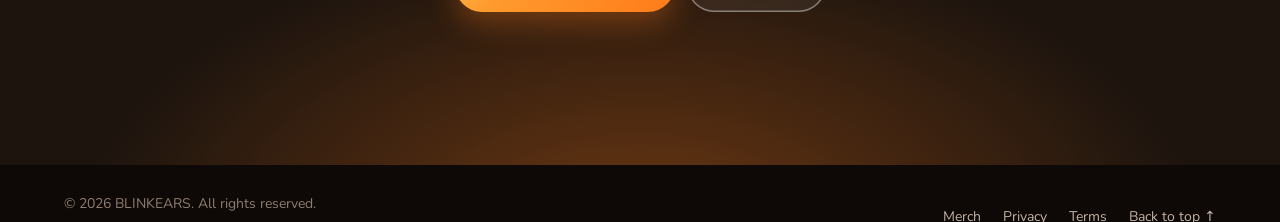
==== commit 163d22c4: "Add files via upload" ====
--- a/index.html
+++ b/index.html
@@ -31,7 +31,7 @@
 <link rel="stylesheet" href="https://fonts.googleapis.com/css2?family=Fredoka:wght@500;600;700&family=Nunito:wght@400;600;700;800;900&display=swap">
 <link rel="preload" as="image" href="poster-wide.webp" media="(min-width: 721px)">
 <link rel="preload" as="image" href="poster-vertical.webp" media="(max-width: 720px)">
-<link rel="stylesheet" href="style.css?v=18">
+<link rel="stylesheet" href="style.css?v=19">
 
 <script type="application/ld+json">
 {
@@ -374,6 +374,6 @@
   </div>
 </dialog>
 <div class="toast" role="status" aria-live="polite"></div>
-<script src="app.js?v=18" defer></script>
+<script src="app.js?v=19" defer></script>
 </body>
 </html>
--- a/style.css
+++ b/style.css
@@ -104,7 +104,9 @@
 .watch-meta span{padding:8px 14px;border-radius:999px;border:1.5px solid rgba(255,255,255,.3);font-size:12px;font-weight:900;letter-spacing:.12em;text-transform:uppercase}
 .watch-meta span:first-child{background:var(--ember);border-color:var(--ember);color:#2a1206}
 .phone{position:relative;width:min(380px,80vw);aspect-ratio:9/16;border-radius:34px;overflow:hidden;background:#000;box-shadow:0 0 0 8px #1f1510,0 0 0 9px rgba(255,255,255,.08),0 40px 90px rgba(0,0,0,.55),0 0 80px rgba(255,122,26,.25)}
-.watch-video{display:block;width:100%;height:100%;object-fit:cover;background:#000}
+.watch-video{display:block;width:100%;height:100%;object-fit:contain;background:#000}
+.watch-video:fullscreen{object-fit:contain;width:100%;height:100%;background:#000}
+.watch-video:-webkit-full-screen{object-fit:contain;width:100%;height:100%;background:#000}
 .play-overlay{position:absolute;inset:0;display:grid;place-items:center;border:0;background:linear-gradient(180deg,transparent 55%,rgba(0,0,0,.35));cursor:pointer}
 .play-overlay span{width:84px;height:84px;border-radius:50%;background:rgba(255,155,46,.92);box-shadow:0 0 0 10px rgba(255,155,46,.25),0 0 40px rgba(255,160,40,.7);position:relative;transition:transform .25s var(--ease)}
 .play-overlay span::after{content:"";position:absolute;left:34px;top:26px;border-left:26px solid #2a1206;border-top:16px solid transparent;border-bottom:16px solid transparent}
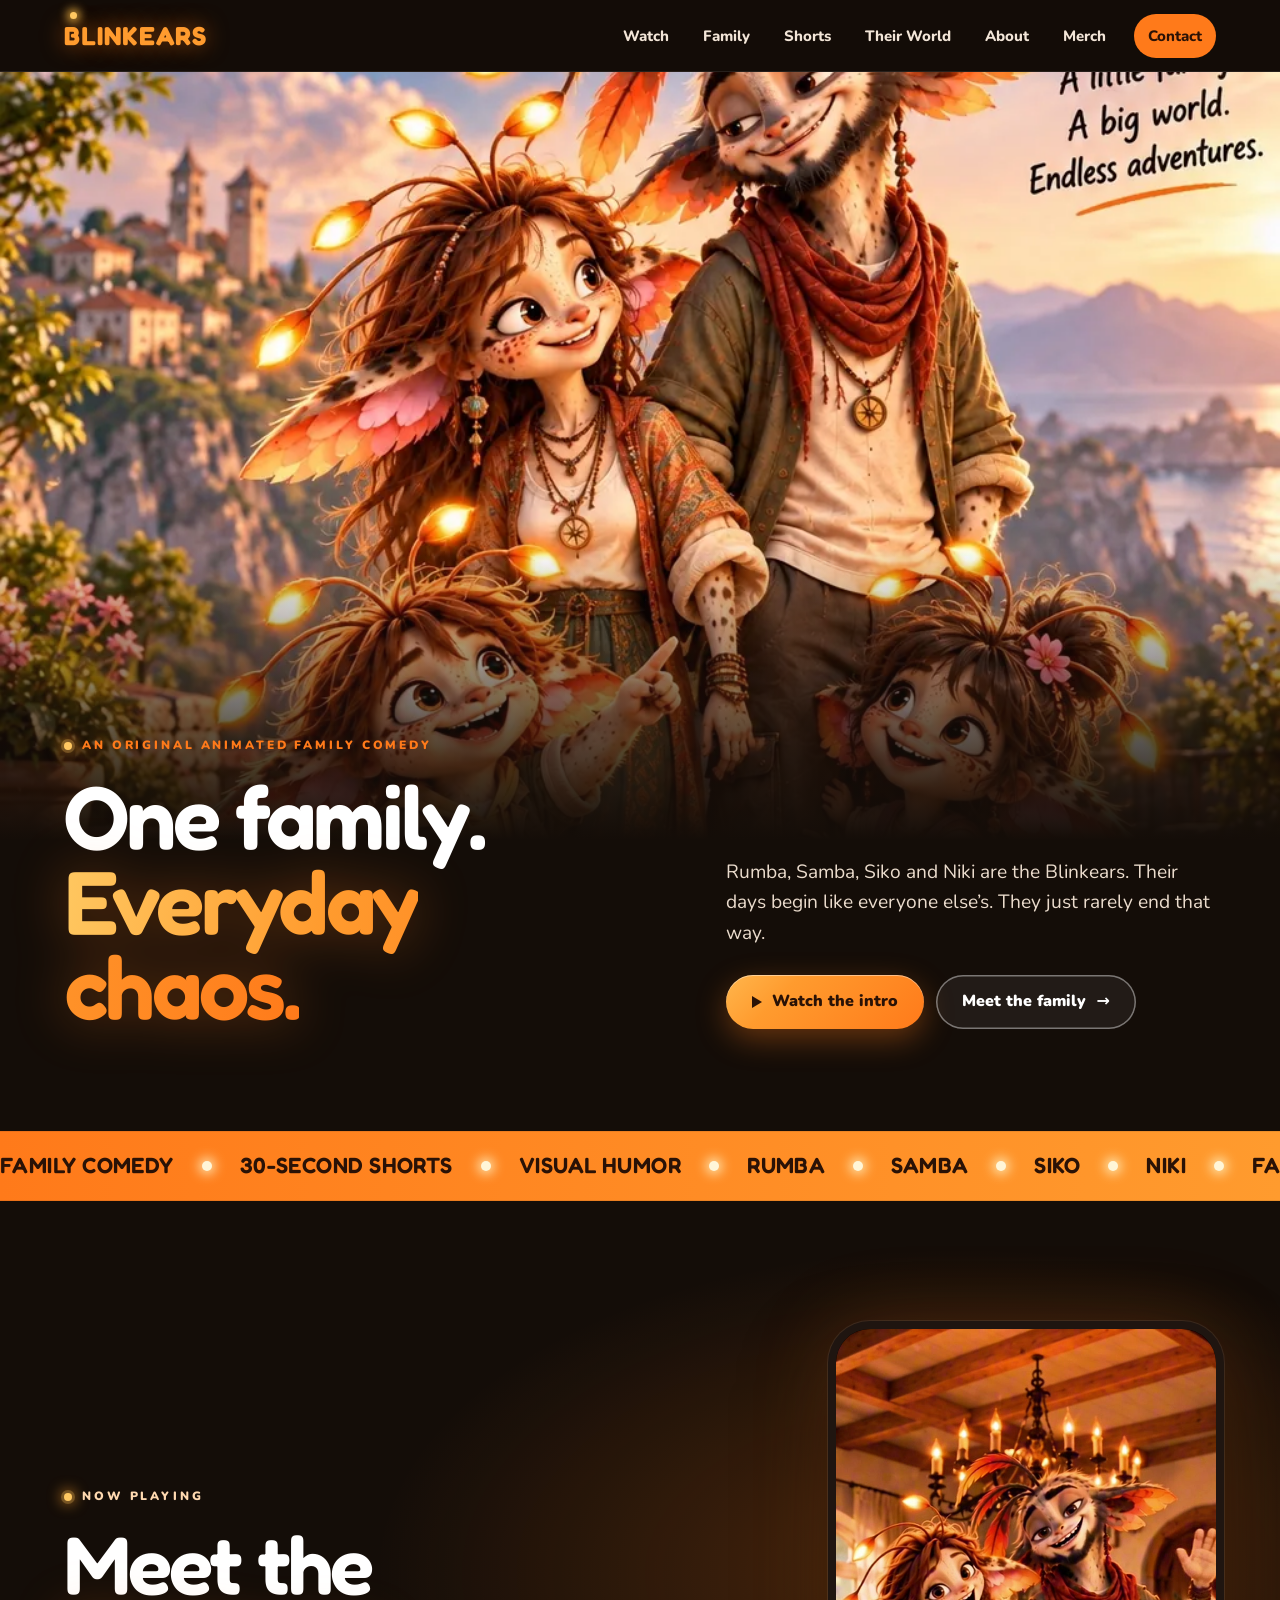
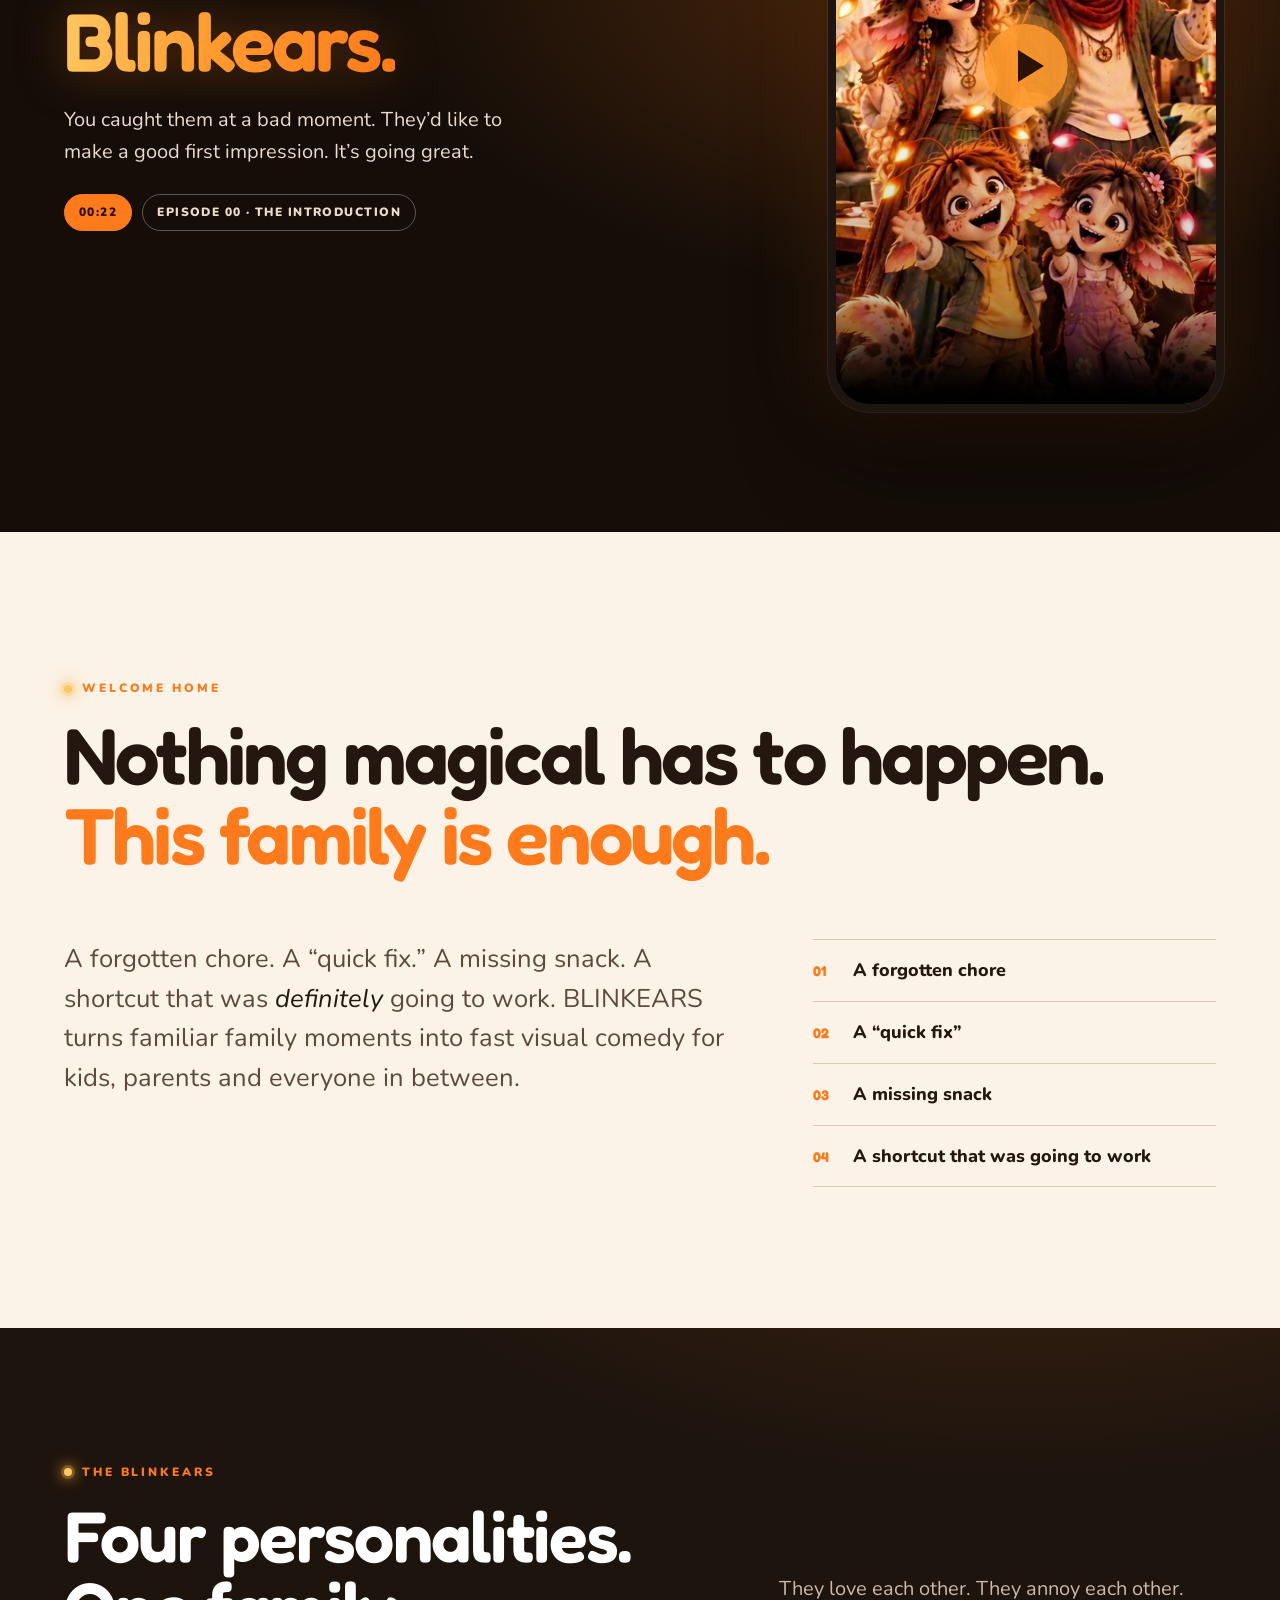
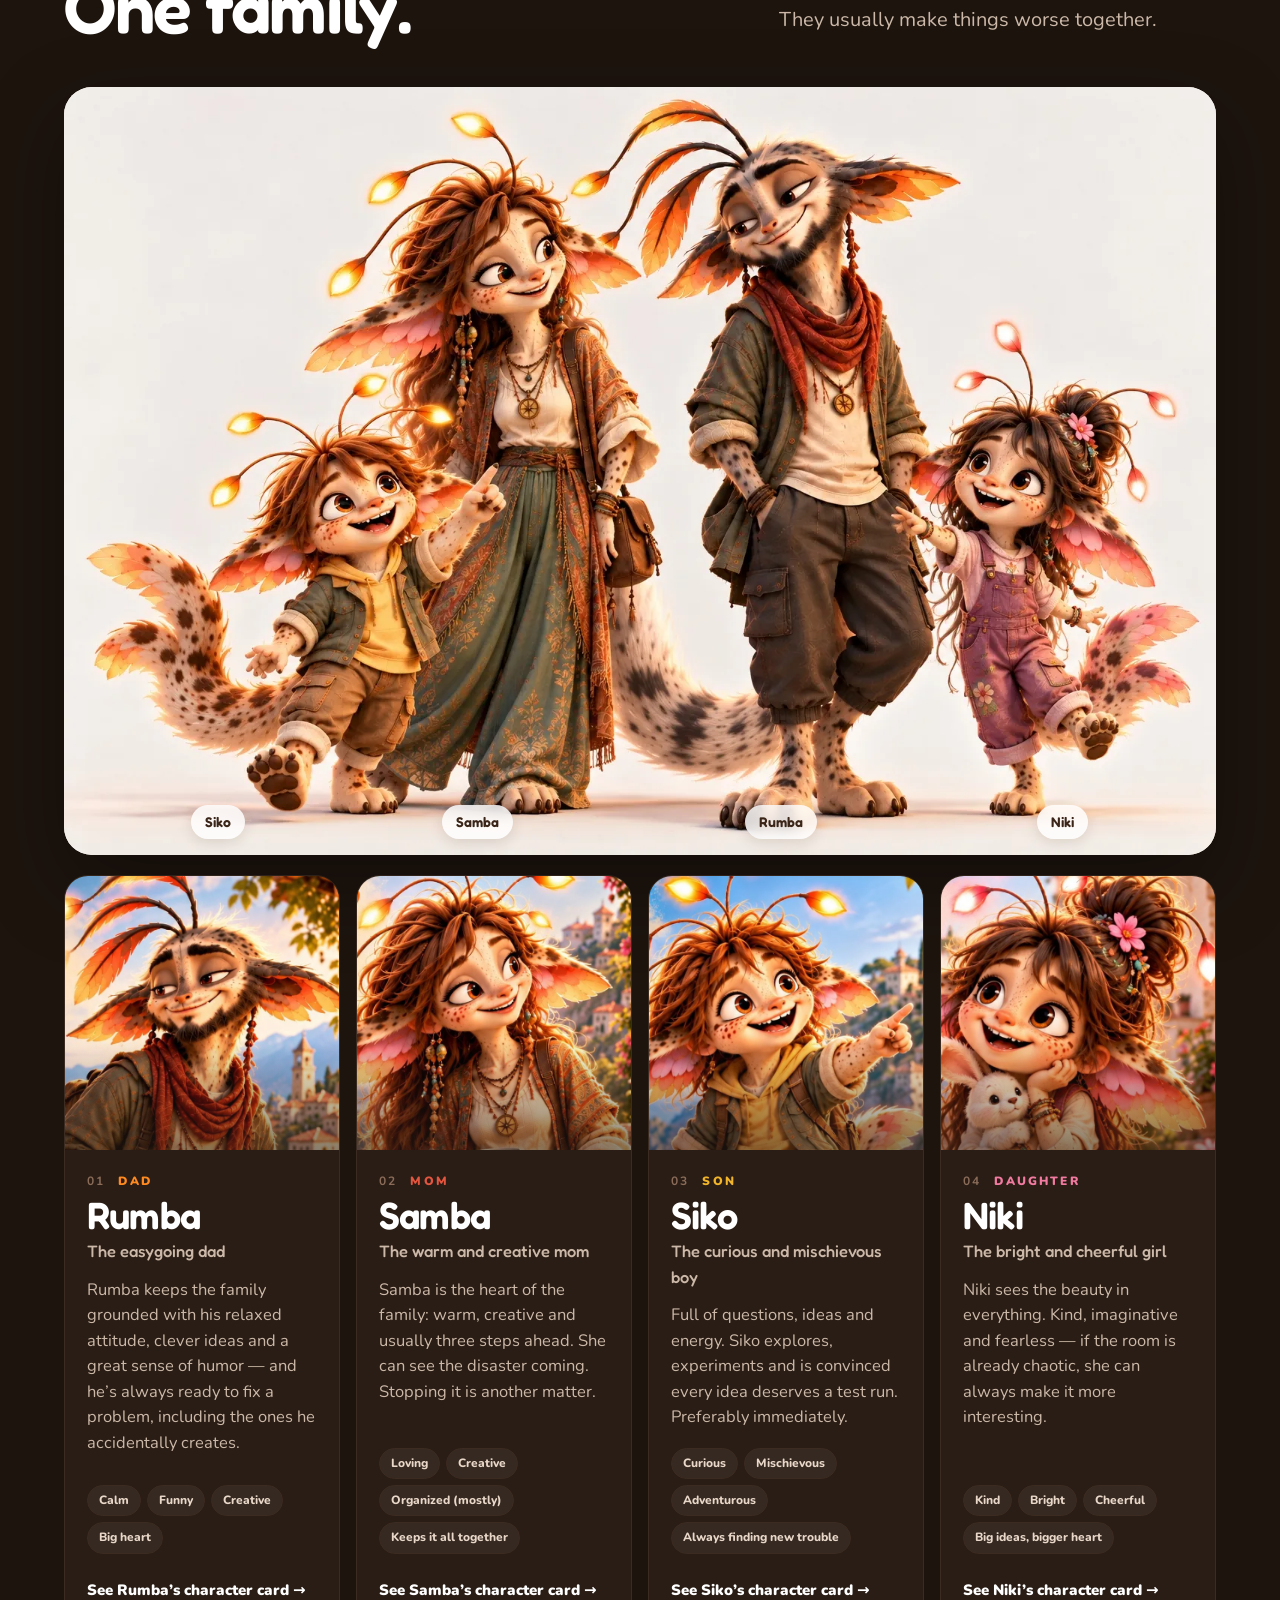
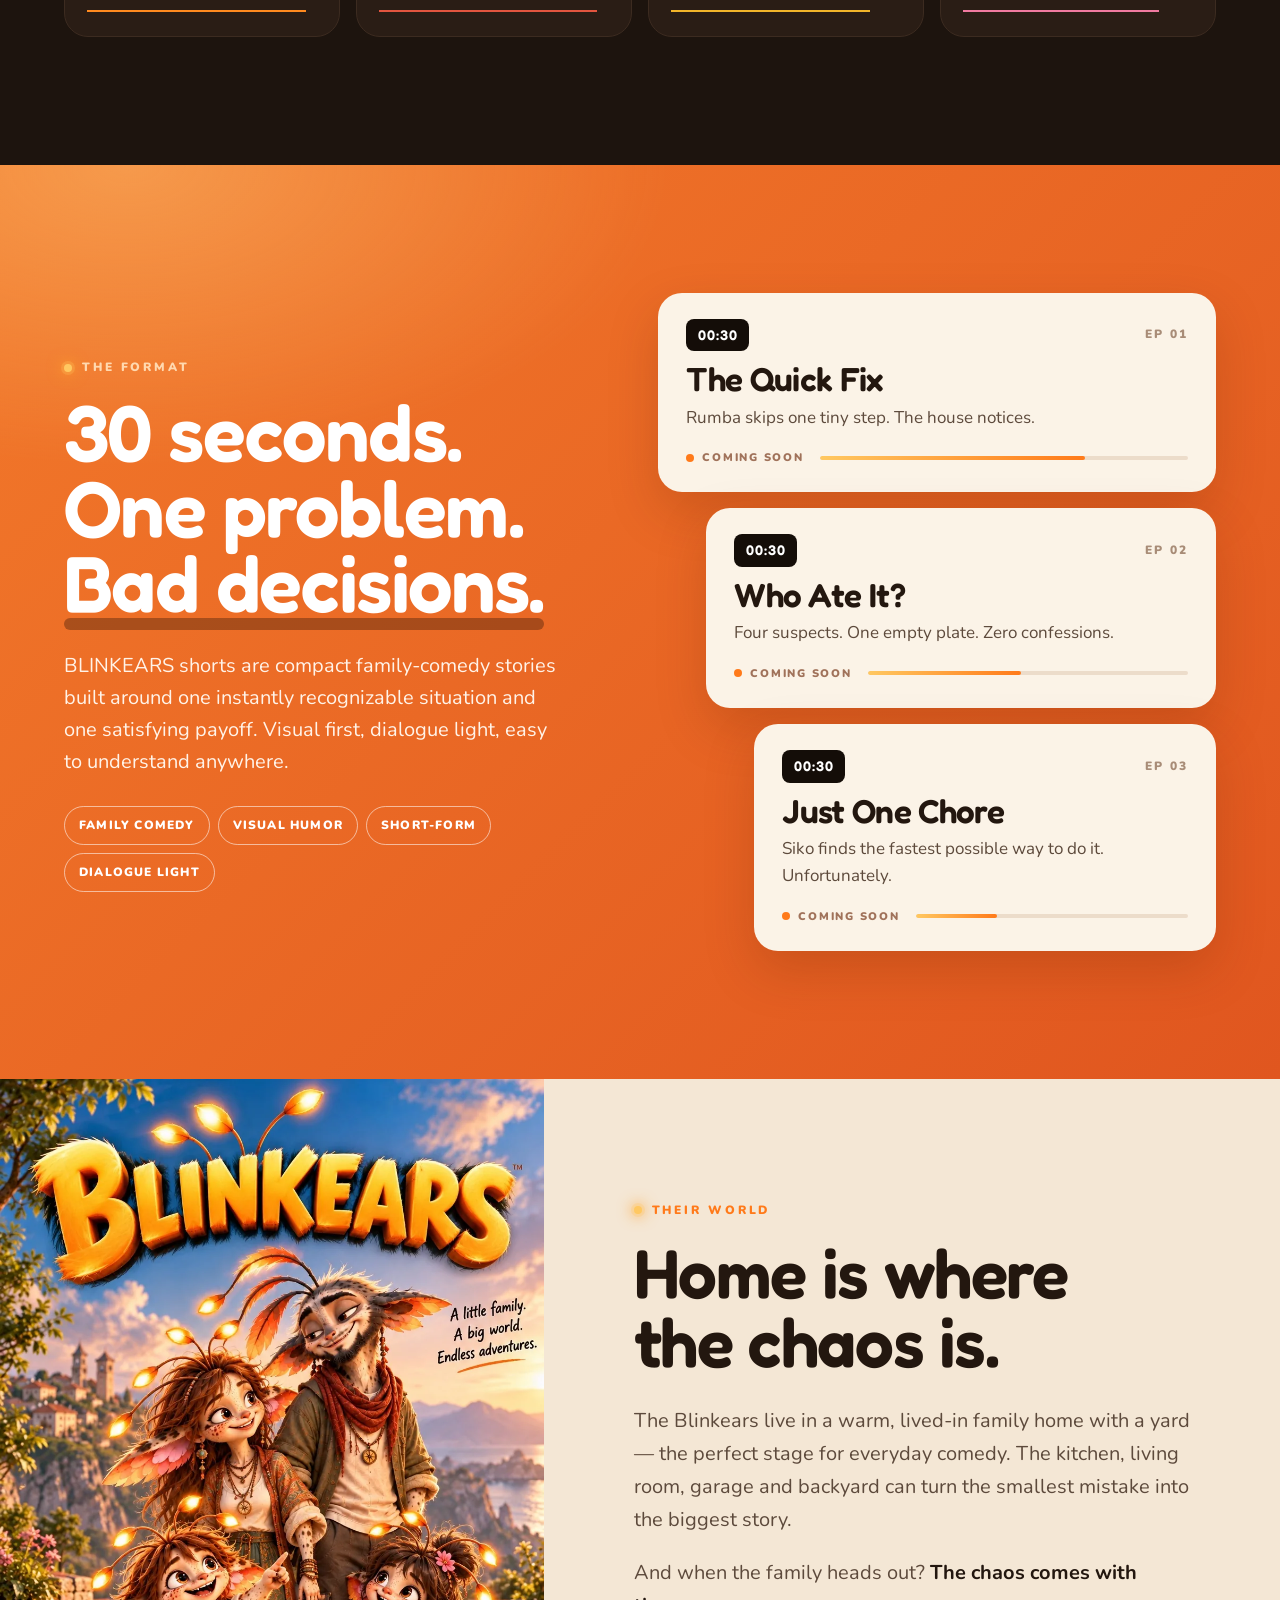
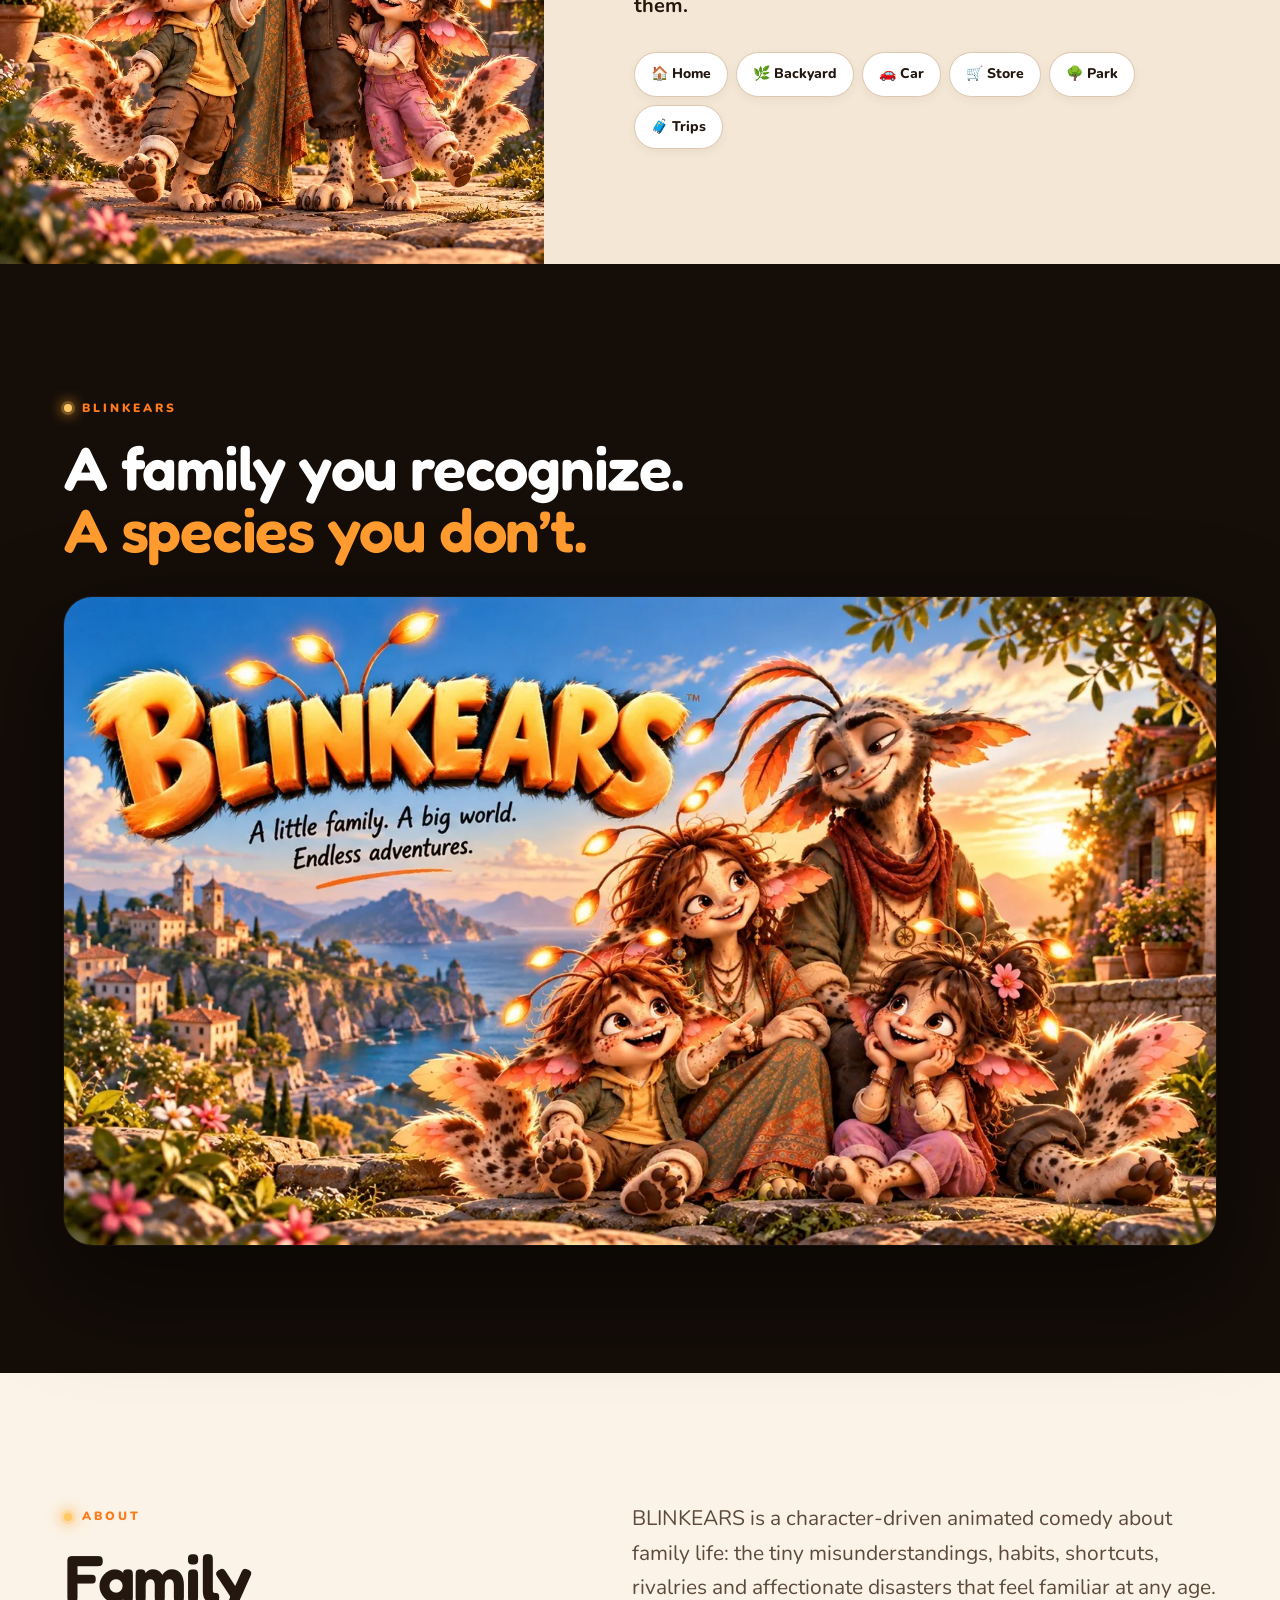
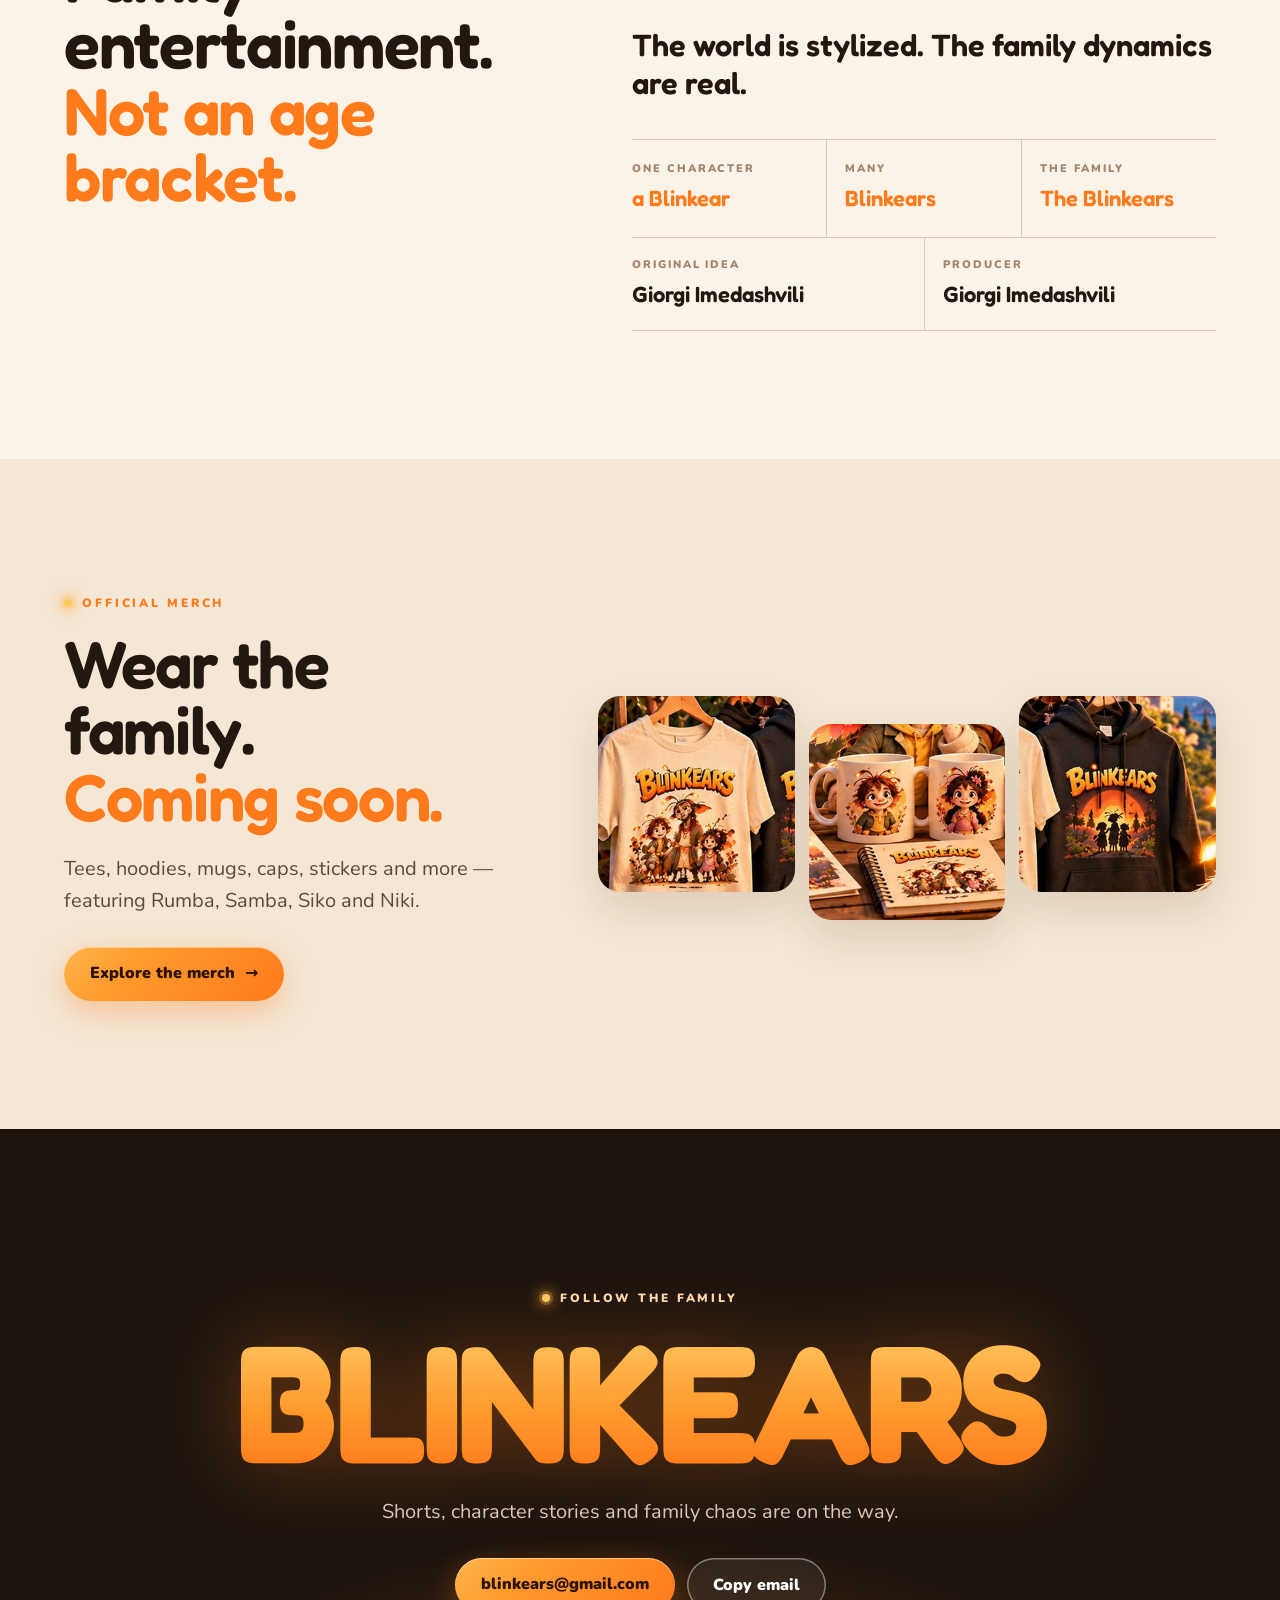
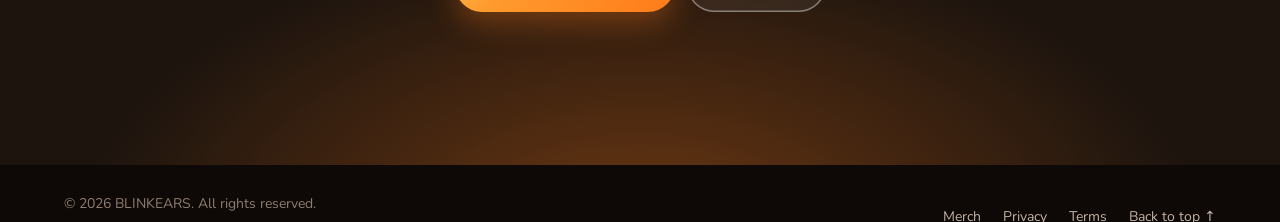
==== commit da8ea0ac: "Add files via upload" ====
--- a/index.html
+++ b/index.html
@@ -122,10 +122,10 @@
       <p class="kicker light reveal">Now playing</p>
       <h2 id="watch-title" class="reveal">Meet the<br><span class="glow-text">Blinkears.</span></h2>
       <p class="reveal">You caught them at a bad moment. They’d like to make a good first impression. It’s going great.</p>
-      <p class="watch-meta reveal"><span>00:30</span><span>Episode 00 · The Introduction</span></p>
+      <p class="watch-meta reveal"><span>00:22</span><span>Episode 00 · The Introduction</span></p>
     </div>
     <div class="phone reveal">
-      <video class="watch-video" controls playsinline preload="none" poster="meet-the-blinkears-poster.jpg" width="480" height="854">
+      <video class="watch-video" controls playsinline preload="none" poster="meet-the-blinkears-poster.jpg" width="720" height="1280">
         <source src="meet-the-blinkears.mp4" type="video/mp4">
       </video>
       <button class="play-overlay" type="button" aria-label="Play Meet the Blinkears"><span></span></button>
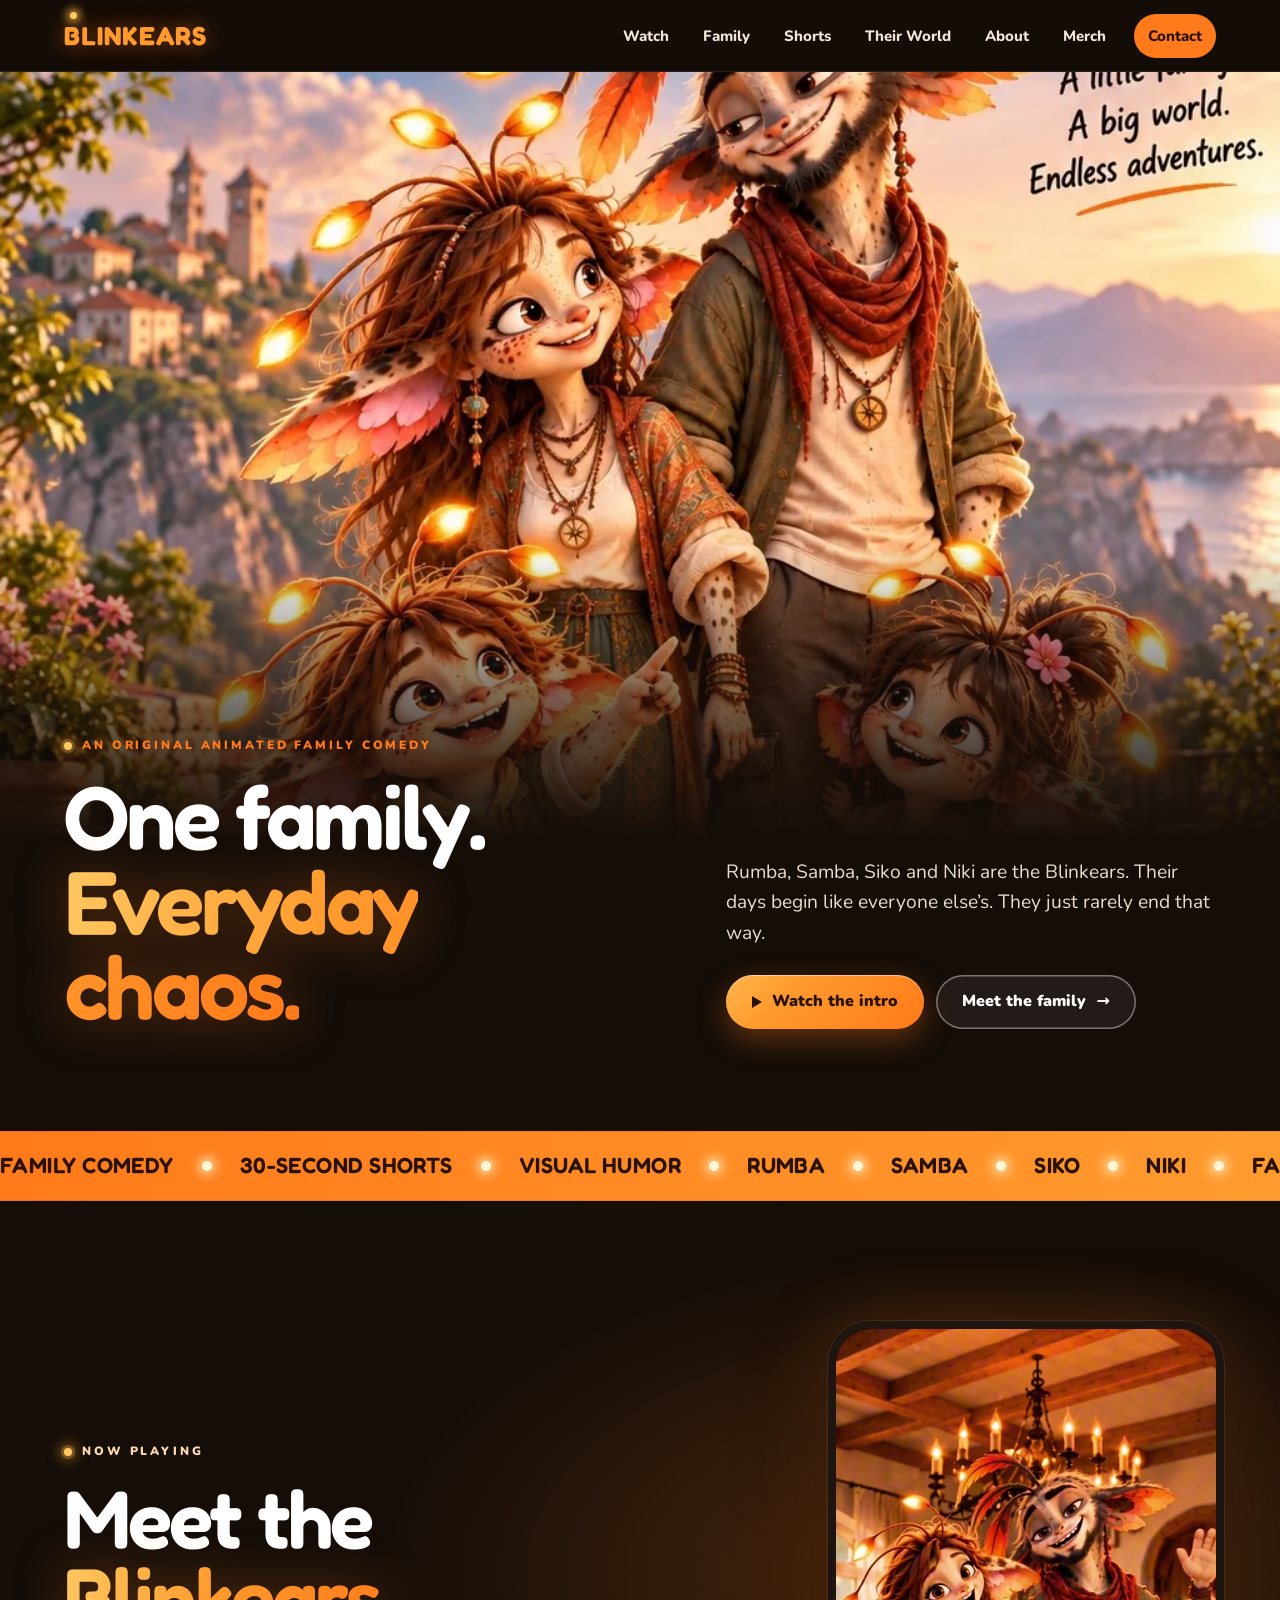
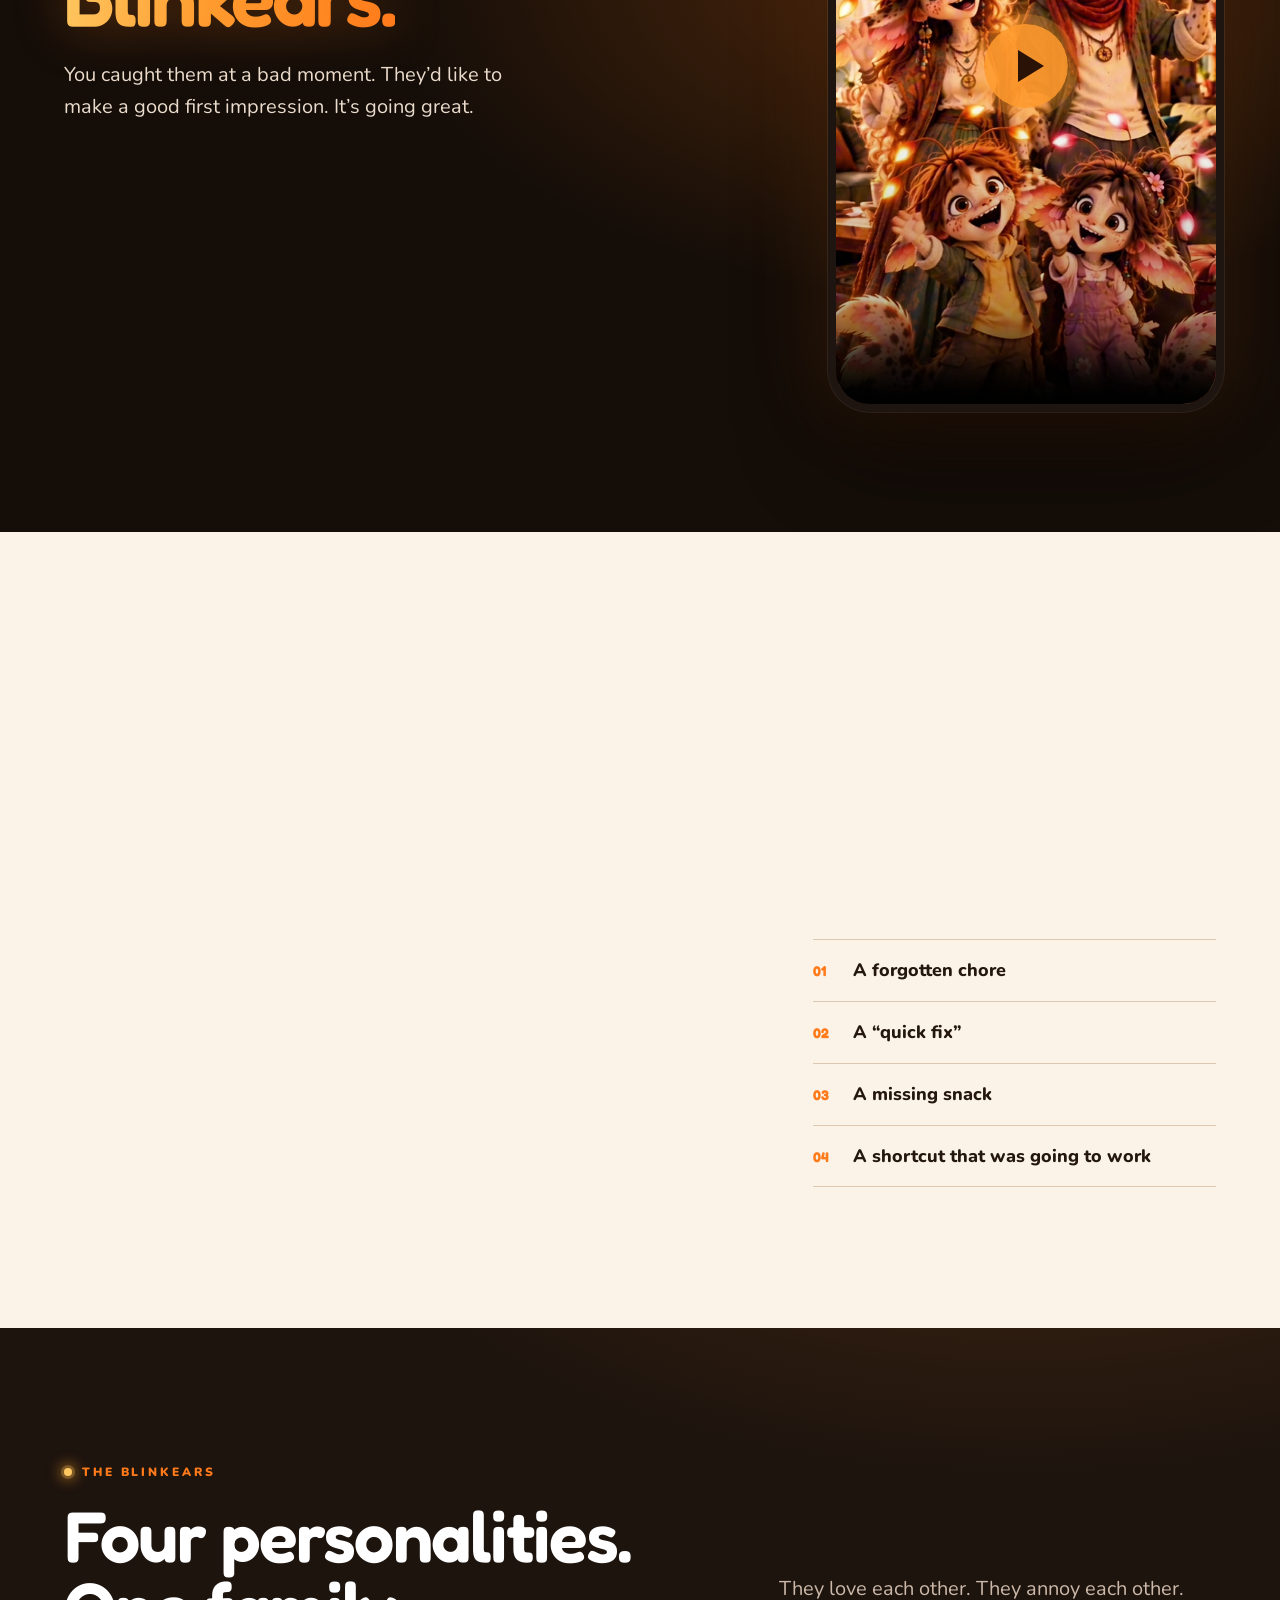
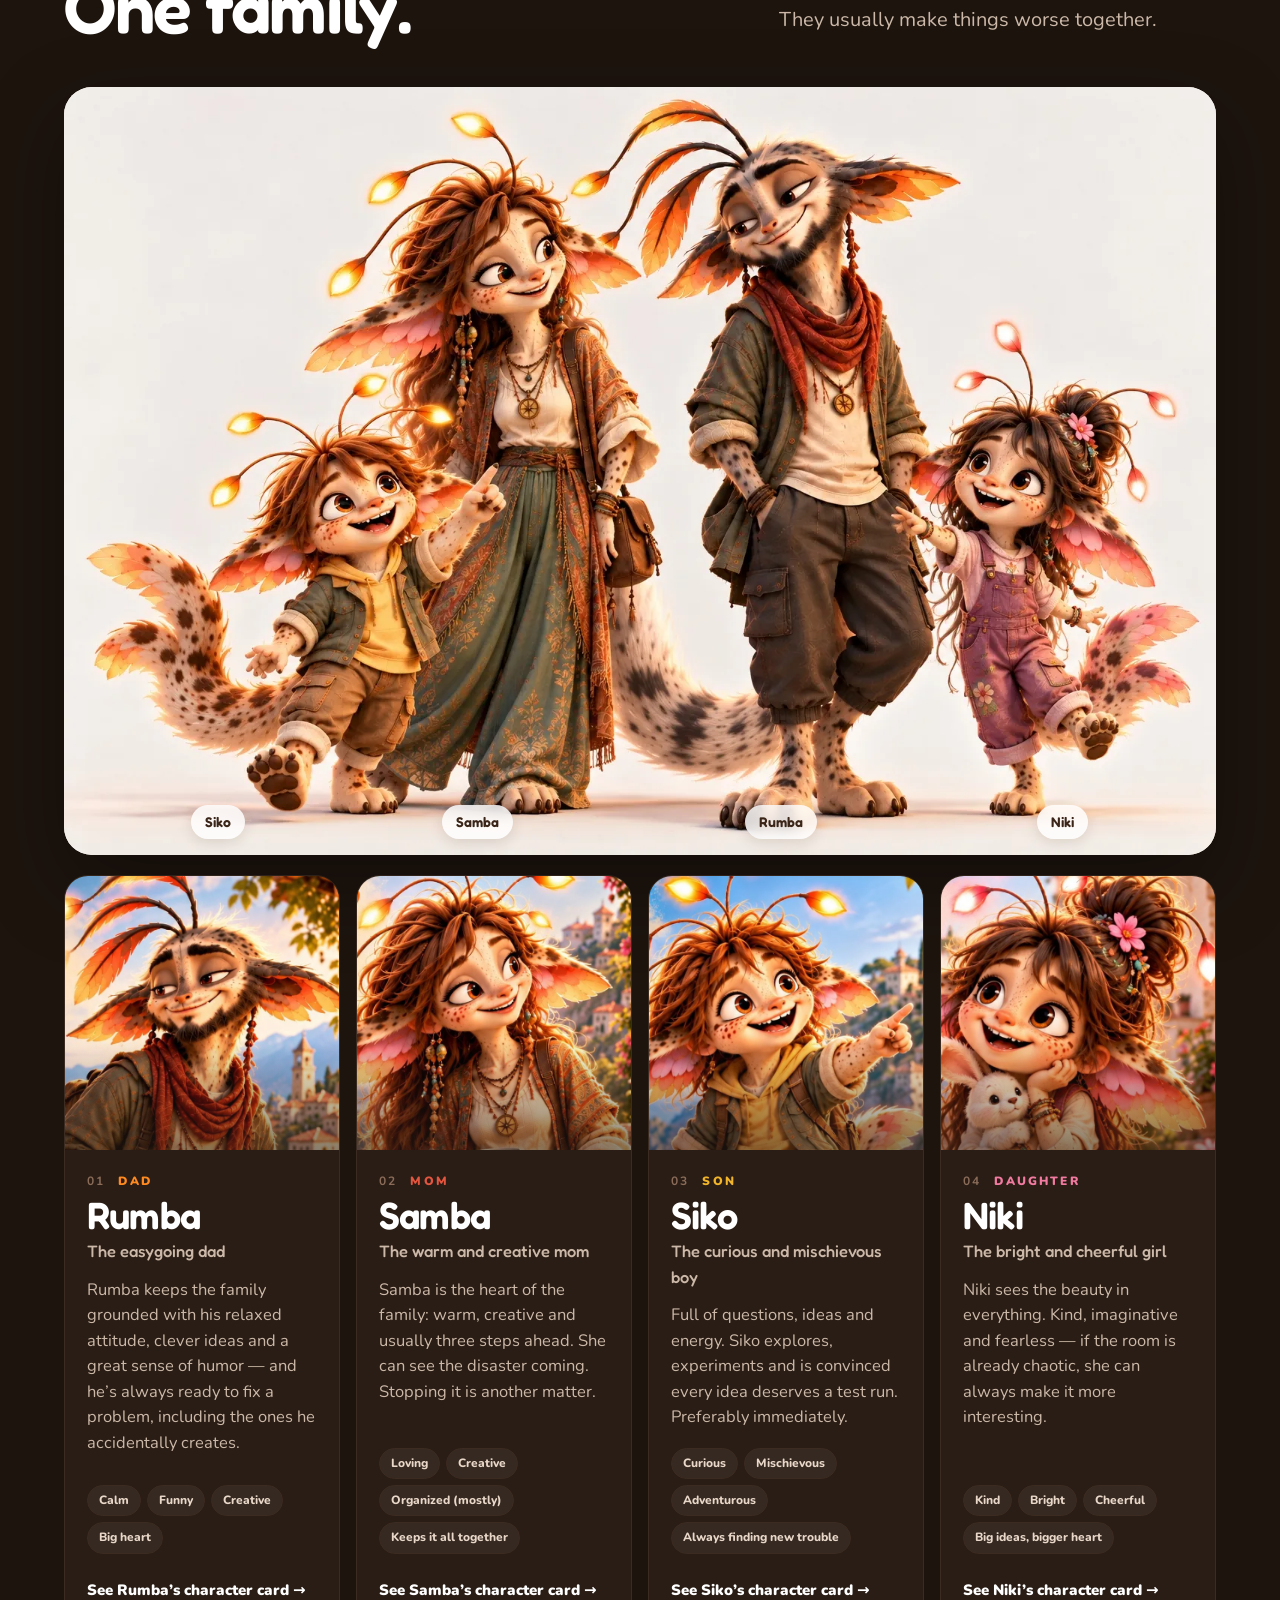
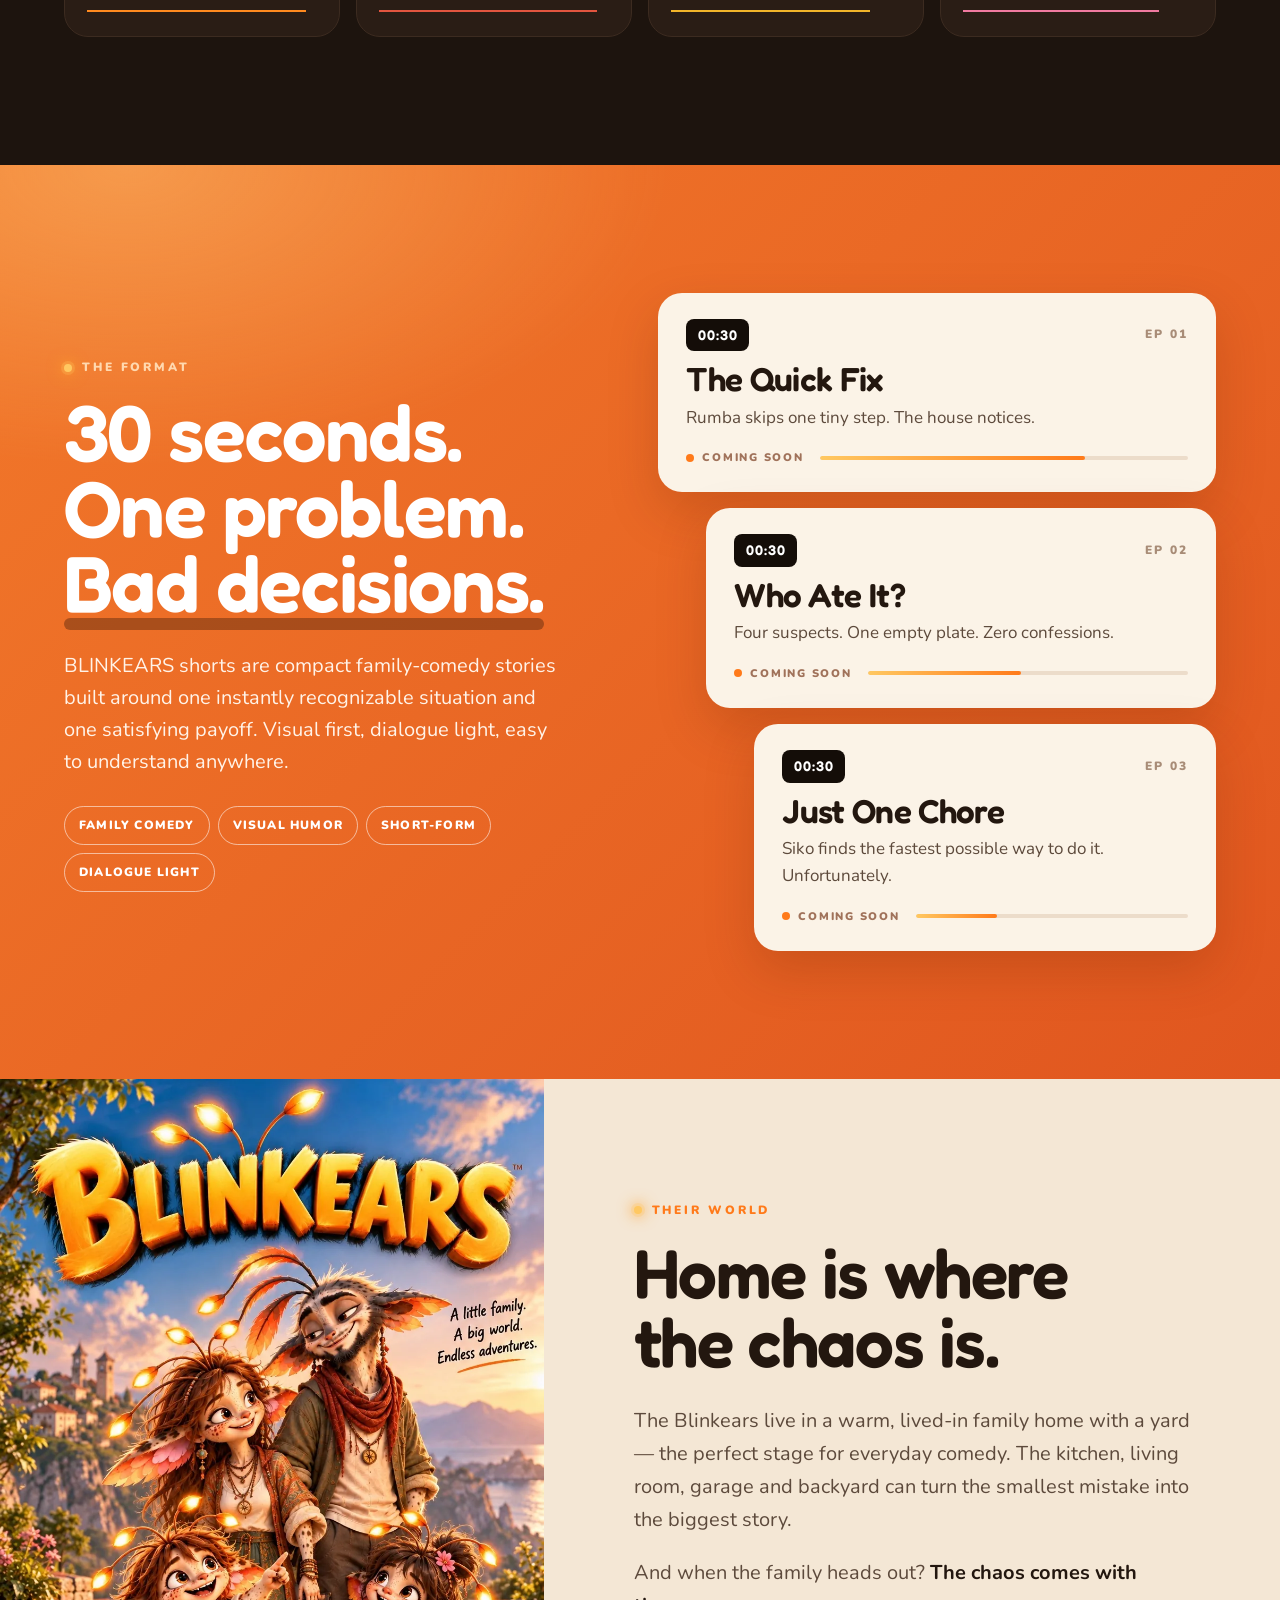
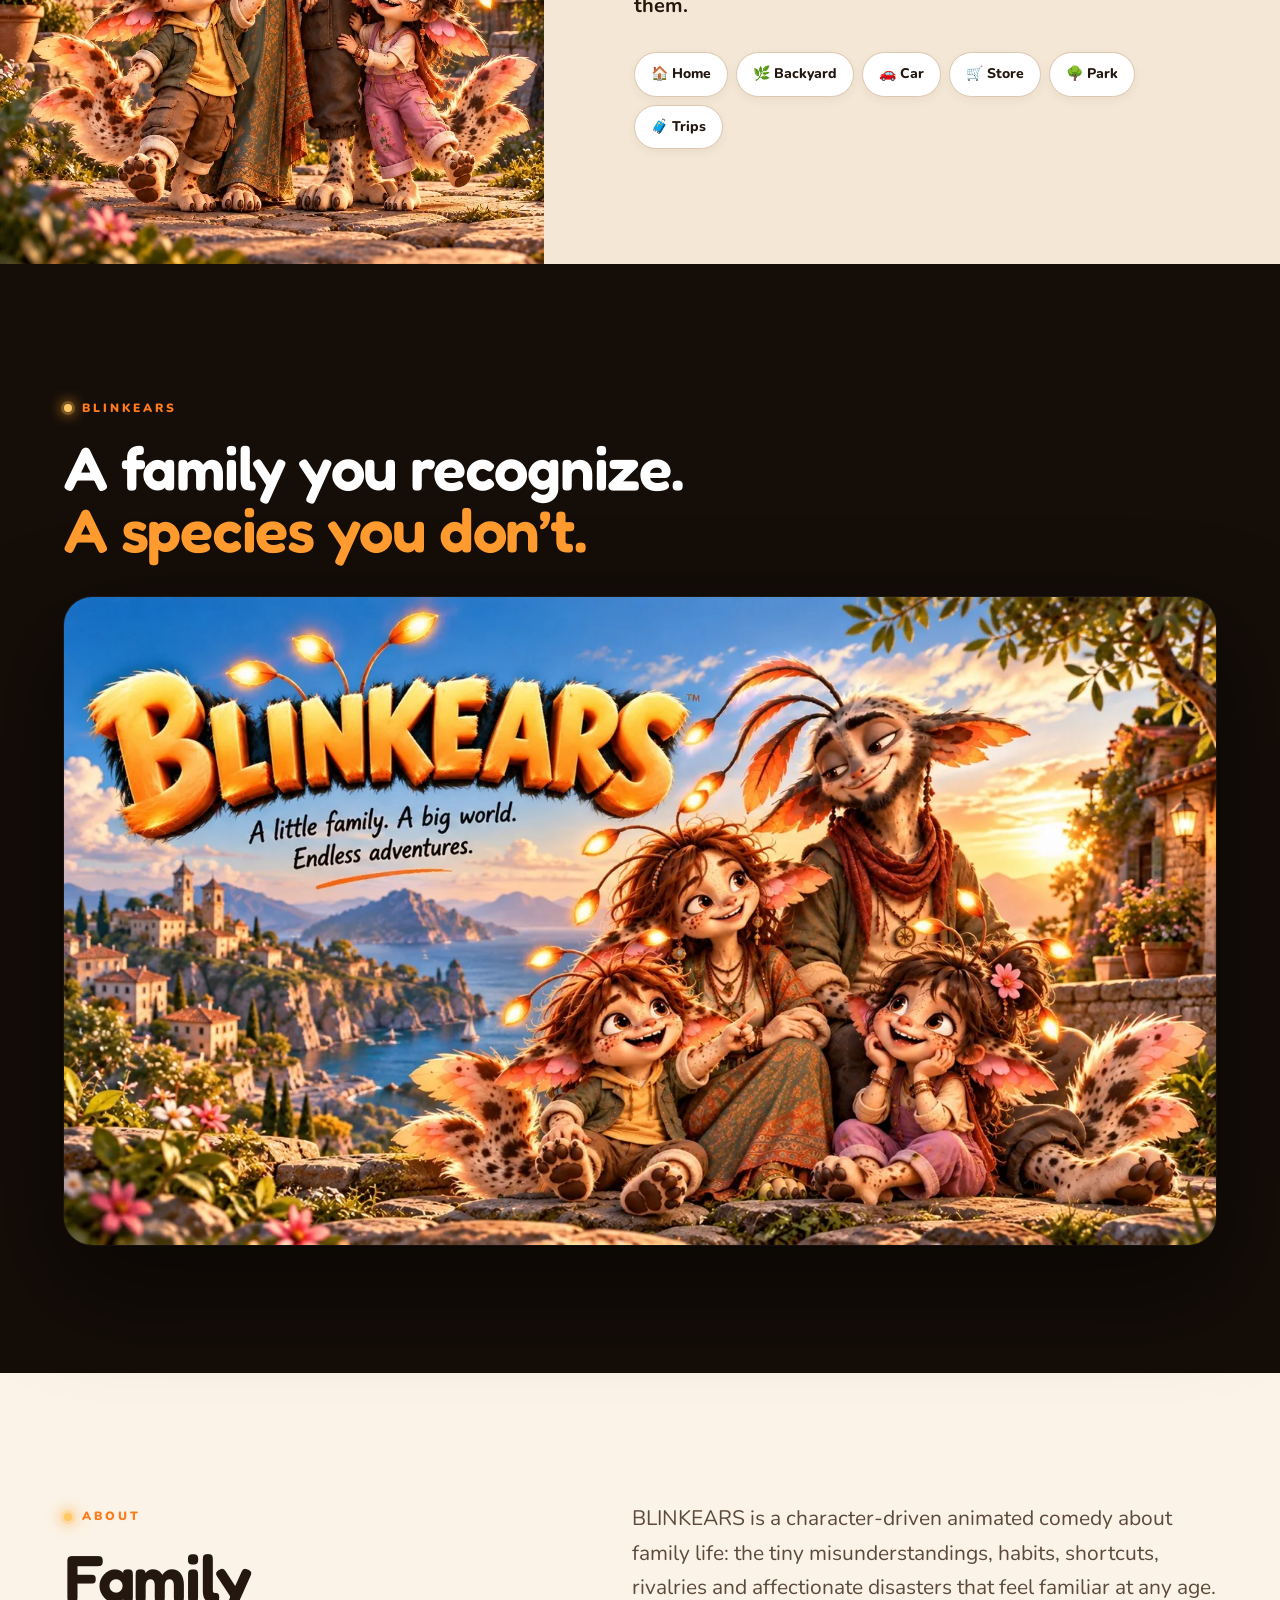
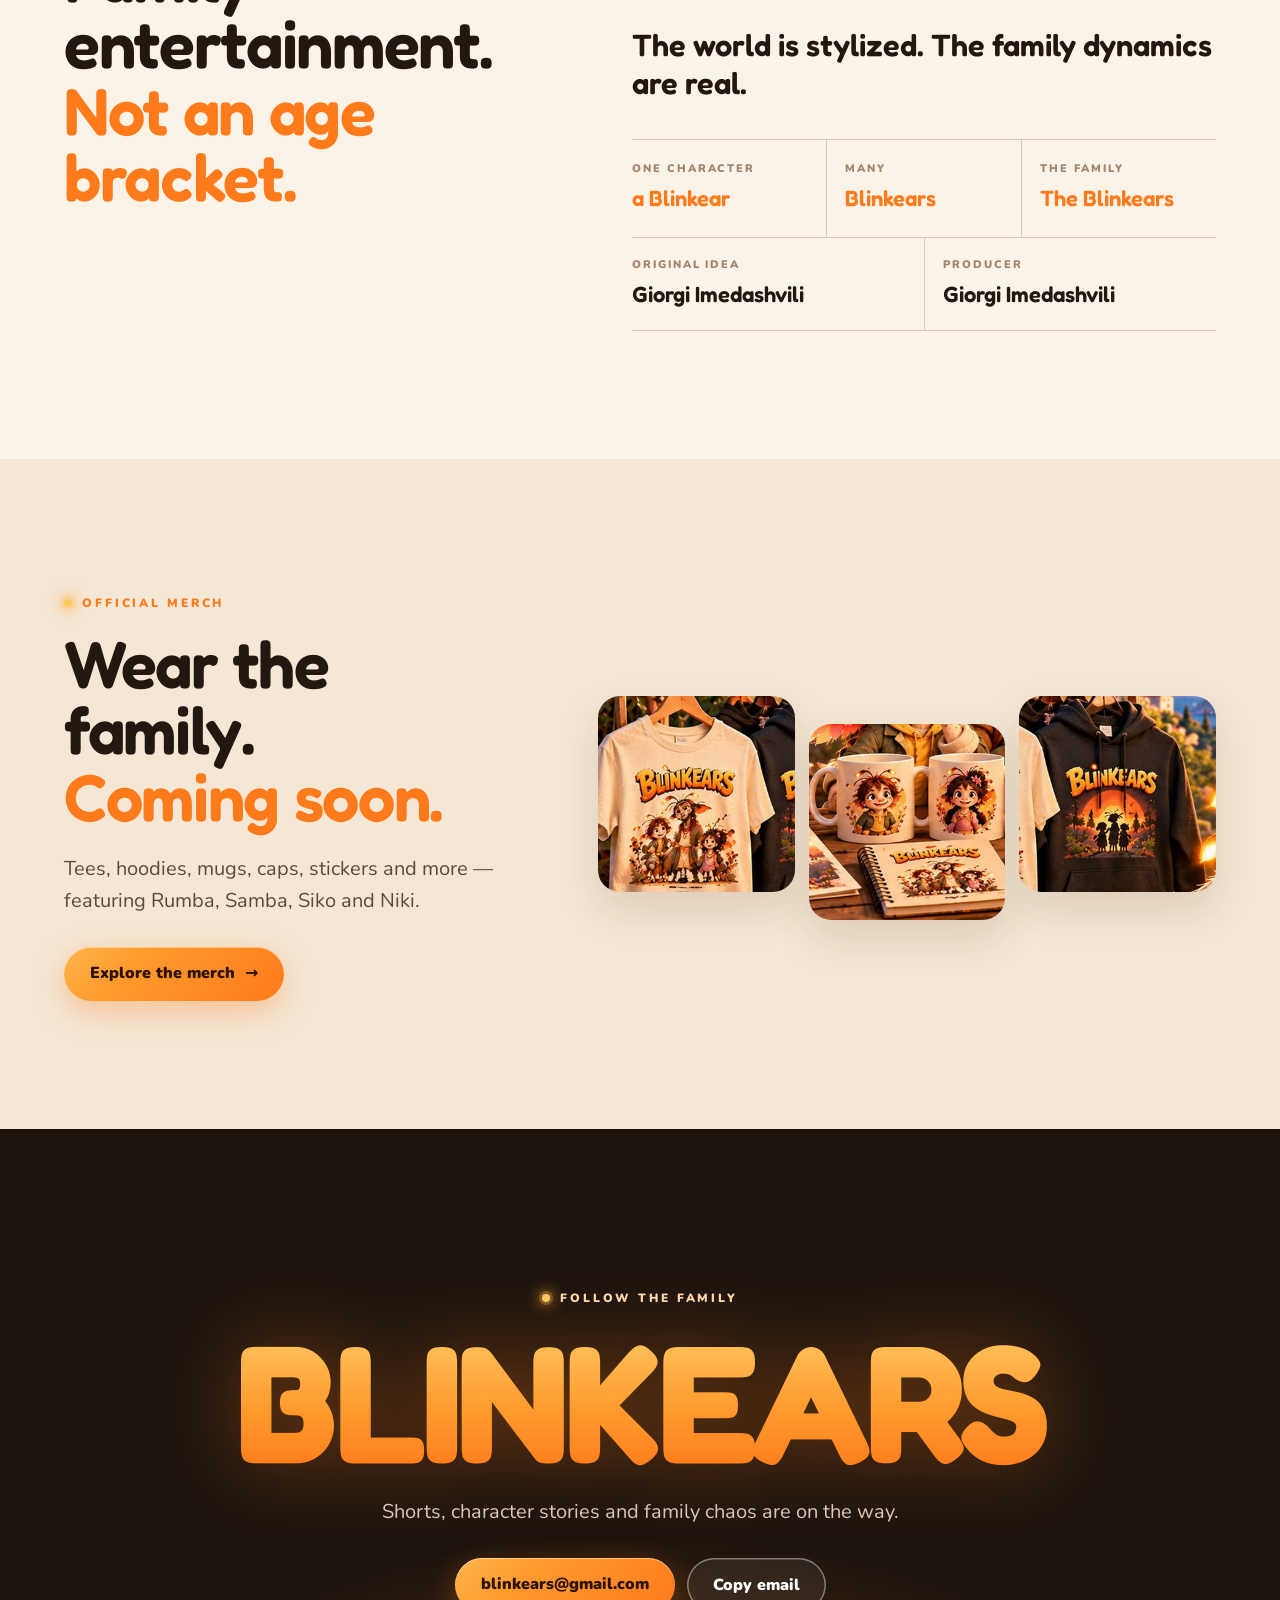
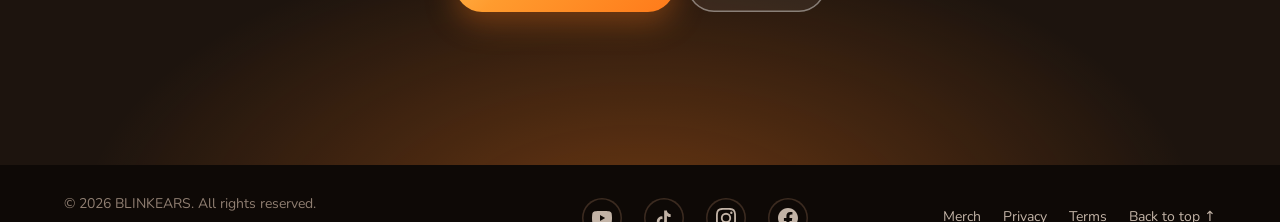
==== commit 6a89c2d0: "Add files via upload" ====
--- a/index.html
+++ b/index.html
@@ -31,7 +31,7 @@
 <link rel="stylesheet" href="https://fonts.googleapis.com/css2?family=Fredoka:wght@500;600;700&family=Nunito:wght@400;600;700;800;900&display=swap">
 <link rel="preload" as="image" href="poster-wide.webp" media="(min-width: 721px)">
 <link rel="preload" as="image" href="poster-vertical.webp" media="(max-width: 720px)">
-<link rel="stylesheet" href="style.css?v=19">
+<link rel="stylesheet" href="style.css?v=20">
 
 <script type="application/ld+json">
 {
@@ -42,6 +42,7 @@
   "genre": ["Animation", "Family", "Comedy"],
   "description": "An original animated family comedy about Rumba, Samba, Siko and Niki — the Blinkears.",
   "image": "https://blinkears.com/og-image.jpg",
+  "sameAs": ["https://www.youtube.com/@BLINKEARS", "https://www.tiktok.com/@blinkears.animation", "https://www.instagram.com/blinkears/", "https://www.facebook.com/Blinkears"],
   "creator": {"@type": "Person", "name": "Giorgi Imedashvili"},
   "producer": {"@type": "Person", "name": "Giorgi Imedashvili"},
   "character": [
@@ -123,6 +124,7 @@
       <h2 id="watch-title" class="reveal">Meet the<br><span class="glow-text">Blinkears.</span></h2>
       <p class="reveal">You caught them at a bad moment. They’d like to make a good first impression. It’s going great.</p>
       <p class="watch-meta reveal"><span>00:22</span><span>Episode 00 · The Introduction</span></p>
+      <div class="watch-follow reveal"><p>Follow the family for new episodes</p><div class="follow-links"><a class="follow-link" href="https://www.youtube.com/@BLINKEARS" target="_blank" rel="noopener"><svg viewBox="0 0 24 24" width="20" height="20" aria-hidden="true" focusable="false"><path d="M23.5 6.2a3 3 0 0 0-2.1-2.1C19.5 3.6 12 3.6 12 3.6s-7.5 0-9.4.5A3 3 0 0 0 .5 6.2 31 31 0 0 0 0 12a31 31 0 0 0 .5 5.8 3 3 0 0 0 2.1 2.1c1.9.5 9.4.5 9.4.5s7.5 0 9.4-.5a3 3 0 0 0 2.1-2.1A31 31 0 0 0 24 12a31 31 0 0 0-.5-5.8zM9.6 15.6V8.4l6.2 3.6-6.2 3.6z"/></svg><span>YouTube</span></a><a class="follow-link" href="https://www.tiktok.com/@blinkears.animation" target="_blank" rel="noopener"><svg viewBox="0 0 24 24" width="20" height="20" aria-hidden="true" focusable="false"><path d="M16.6 5.8A4.3 4.3 0 0 1 15.5 3h-3.3v13.2a2.8 2.8 0 1 1-2-2.7V10.1a6.1 6.1 0 1 0 5.3 6.1V9.5a7.6 7.6 0 0 0 4.5 1.4V7.6a4.3 4.3 0 0 1-3.4-1.8z"/></svg><span>TikTok</span></a><a class="follow-link" href="https://www.instagram.com/blinkears/" target="_blank" rel="noopener"><svg viewBox="0 0 24 24" width="20" height="20" aria-hidden="true" focusable="false"><path d="M12 2.2c3.2 0 3.6 0 4.8.1 3.3.1 4.8 1.7 4.9 4.9.1 1.3.1 1.6.1 4.8s0 3.6-.1 4.8c-.1 3.2-1.7 4.8-4.9 4.9-1.3.1-1.6.1-4.8.1s-3.6 0-4.8-.1c-3.3-.1-4.8-1.7-4.9-4.9C2.2 15.6 2.2 15.2 2.2 12s0-3.6.1-4.8C2.4 3.9 3.9 2.4 7.2 2.3 8.4 2.2 8.8 2.2 12 2.2zM12 0C8.7 0 8.3 0 7.1.1 2.7.3.3 2.7.1 7.1 0 8.3 0 8.7 0 12s0 3.7.1 4.9c.2 4.4 2.6 6.8 7 7 1.2.1 1.6.1 4.9.1s3.7 0 4.9-.1c4.4-.2 6.8-2.6 7-7 .1-1.2.1-1.6.1-4.9s0-3.7-.1-4.9c-.2-4.4-2.6-6.8-7-7C15.7 0 15.3 0 12 0zm0 5.8a6.2 6.2 0 1 0 0 12.4 6.2 6.2 0 0 0 0-12.4zM12 16a4 4 0 1 1 0-8 4 4 0 0 1 0 8zm6.4-11.8a1.4 1.4 0 1 0 0 2.9 1.4 1.4 0 0 0 0-2.9z"/></svg><span>Instagram</span></a><a class="follow-link" href="https://www.facebook.com/Blinkears" target="_blank" rel="noopener"><svg viewBox="0 0 24 24" width="20" height="20" aria-hidden="true" focusable="false"><path d="M24 12.1C24 5.4 18.6 0 12 0S0 5.4 0 12.1c0 6 4.4 11 10.1 11.9v-8.4H7.1v-3.5h3V9.4c0-3 1.8-4.7 4.5-4.7 1.3 0 2.7.2 2.7.2v3h-1.5c-1.5 0-2 .9-2 1.9v2.3h3.3l-.5 3.5h-2.8V24C19.6 23.1 24 18.1 24 12.1z"/></svg><span>Facebook</span></a></div></div>
     </div>
     <div class="phone reveal">
       <video class="watch-video" controls playsinline preload="none" poster="meet-the-blinkears-poster.jpg" width="720" height="1280">
@@ -360,6 +362,7 @@
 
 <footer class="site-footer">
   <div class="footer-info"><span>© <span id="year">2026</span> BLINKEARS. All rights reserved.</span><span class="footer-credits"><span>Original Idea: Giorgi Imedashvili</span><i class="sep" aria-hidden="true"> · </i><span>Producer: Giorgi Imedashvili</span></span></div>
+  <nav class="socials" aria-label="BLINKEARS on social media"><a href="https://www.youtube.com/@BLINKEARS" target="_blank" rel="noopener" aria-label="BLINKEARS on YouTube" title="YouTube"><svg viewBox="0 0 24 24" width="20" height="20" aria-hidden="true" focusable="false"><path d="M23.5 6.2a3 3 0 0 0-2.1-2.1C19.5 3.6 12 3.6 12 3.6s-7.5 0-9.4.5A3 3 0 0 0 .5 6.2 31 31 0 0 0 0 12a31 31 0 0 0 .5 5.8 3 3 0 0 0 2.1 2.1c1.9.5 9.4.5 9.4.5s7.5 0 9.4-.5a3 3 0 0 0 2.1-2.1A31 31 0 0 0 24 12a31 31 0 0 0-.5-5.8zM9.6 15.6V8.4l6.2 3.6-6.2 3.6z"/></svg></a><a href="https://www.tiktok.com/@blinkears.animation" target="_blank" rel="noopener" aria-label="BLINKEARS on TikTok" title="TikTok"><svg viewBox="0 0 24 24" width="20" height="20" aria-hidden="true" focusable="false"><path d="M16.6 5.8A4.3 4.3 0 0 1 15.5 3h-3.3v13.2a2.8 2.8 0 1 1-2-2.7V10.1a6.1 6.1 0 1 0 5.3 6.1V9.5a7.6 7.6 0 0 0 4.5 1.4V7.6a4.3 4.3 0 0 1-3.4-1.8z"/></svg></a><a href="https://www.instagram.com/blinkears/" target="_blank" rel="noopener" aria-label="BLINKEARS on Instagram" title="Instagram"><svg viewBox="0 0 24 24" width="20" height="20" aria-hidden="true" focusable="false"><path d="M12 2.2c3.2 0 3.6 0 4.8.1 3.3.1 4.8 1.7 4.9 4.9.1 1.3.1 1.6.1 4.8s0 3.6-.1 4.8c-.1 3.2-1.7 4.8-4.9 4.9-1.3.1-1.6.1-4.8.1s-3.6 0-4.8-.1c-3.3-.1-4.8-1.7-4.9-4.9C2.2 15.6 2.2 15.2 2.2 12s0-3.6.1-4.8C2.4 3.9 3.9 2.4 7.2 2.3 8.4 2.2 8.8 2.2 12 2.2zM12 0C8.7 0 8.3 0 7.1.1 2.7.3.3 2.7.1 7.1 0 8.3 0 8.7 0 12s0 3.7.1 4.9c.2 4.4 2.6 6.8 7 7 1.2.1 1.6.1 4.9.1s3.7 0 4.9-.1c4.4-.2 6.8-2.6 7-7 .1-1.2.1-1.6.1-4.9s0-3.7-.1-4.9c-.2-4.4-2.6-6.8-7-7C15.7 0 15.3 0 12 0zm0 5.8a6.2 6.2 0 1 0 0 12.4 6.2 6.2 0 0 0 0-12.4zM12 16a4 4 0 1 1 0-8 4 4 0 0 1 0 8zm6.4-11.8a1.4 1.4 0 1 0 0 2.9 1.4 1.4 0 0 0 0-2.9z"/></svg></a><a href="https://www.facebook.com/Blinkears" target="_blank" rel="noopener" aria-label="BLINKEARS on Facebook" title="Facebook"><svg viewBox="0 0 24 24" width="20" height="20" aria-hidden="true" focusable="false"><path d="M24 12.1C24 5.4 18.6 0 12 0S0 5.4 0 12.1c0 6 4.4 11 10.1 11.9v-8.4H7.1v-3.5h3V9.4c0-3 1.8-4.7 4.5-4.7 1.3 0 2.7.2 2.7.2v3h-1.5c-1.5 0-2 .9-2 1.9v2.3h3.3l-.5 3.5h-2.8V24C19.6 23.1 24 18.1 24 12.1z"/></svg></a></nav>
   <nav aria-label="Legal"><a href="merch.html">Merch</a><a href="privacy.html">Privacy</a><a href="terms.html">Terms</a><a href="#top">Back to top ↑</a></nav>
 </footer>
 
@@ -374,6 +377,6 @@
   </div>
 </dialog>
 <div class="toast" role="status" aria-live="polite"></div>
-<script src="app.js?v=19" defer></script>
+<script src="app.js?v=20" defer></script>
 </body>
 </html>
--- a/style.css
+++ b/style.css
@@ -418,3 +418,15 @@
   .js .reveal{opacity:1;transform:none}
   .firefly{opacity:.8}
 }
+
+/* ---------- Social links ---------- */
+.socials{display:flex;gap:10px}
+.socials a{display:grid;place-items:center;width:40px;height:40px;border-radius:50%;color:#c2b3a6;box-shadow:inset 0 0 0 1.5px #3c2b20;transition:color .2s,box-shadow .2s,transform .2s var(--ease)}
+.socials a:hover,.socials a:focus-visible{color:var(--glow);box-shadow:inset 0 0 0 1.5px var(--glow);transform:translateY(-2px)}
+.socials svg,.follow-link svg{fill:currentColor}
+.watch-follow{margin-top:34px}
+.watch-follow>p{font-size:13px!important;font-weight:900;letter-spacing:.12em;text-transform:uppercase;color:var(--glow)!important;margin-bottom:12px}
+.follow-links{display:flex;flex-wrap:wrap;gap:10px}
+.follow-link{display:inline-flex;align-items:center;gap:8px;min-height:44px;padding:0 16px;border-radius:999px;color:#fff;text-decoration:none;font-weight:800;font-size:15px;background:rgba(255,255,255,.06);box-shadow:inset 0 0 0 1.5px rgba(255,255,255,.3);transition:background .2s,box-shadow .2s,transform .2s var(--ease)}
+.follow-link:hover,.follow-link:focus-visible{background:rgba(255,200,97,.12);box-shadow:inset 0 0 0 1.5px var(--glow);transform:translateY(-2px)}
+@media (max-width:900px){.follow-links{justify-content:center}}
